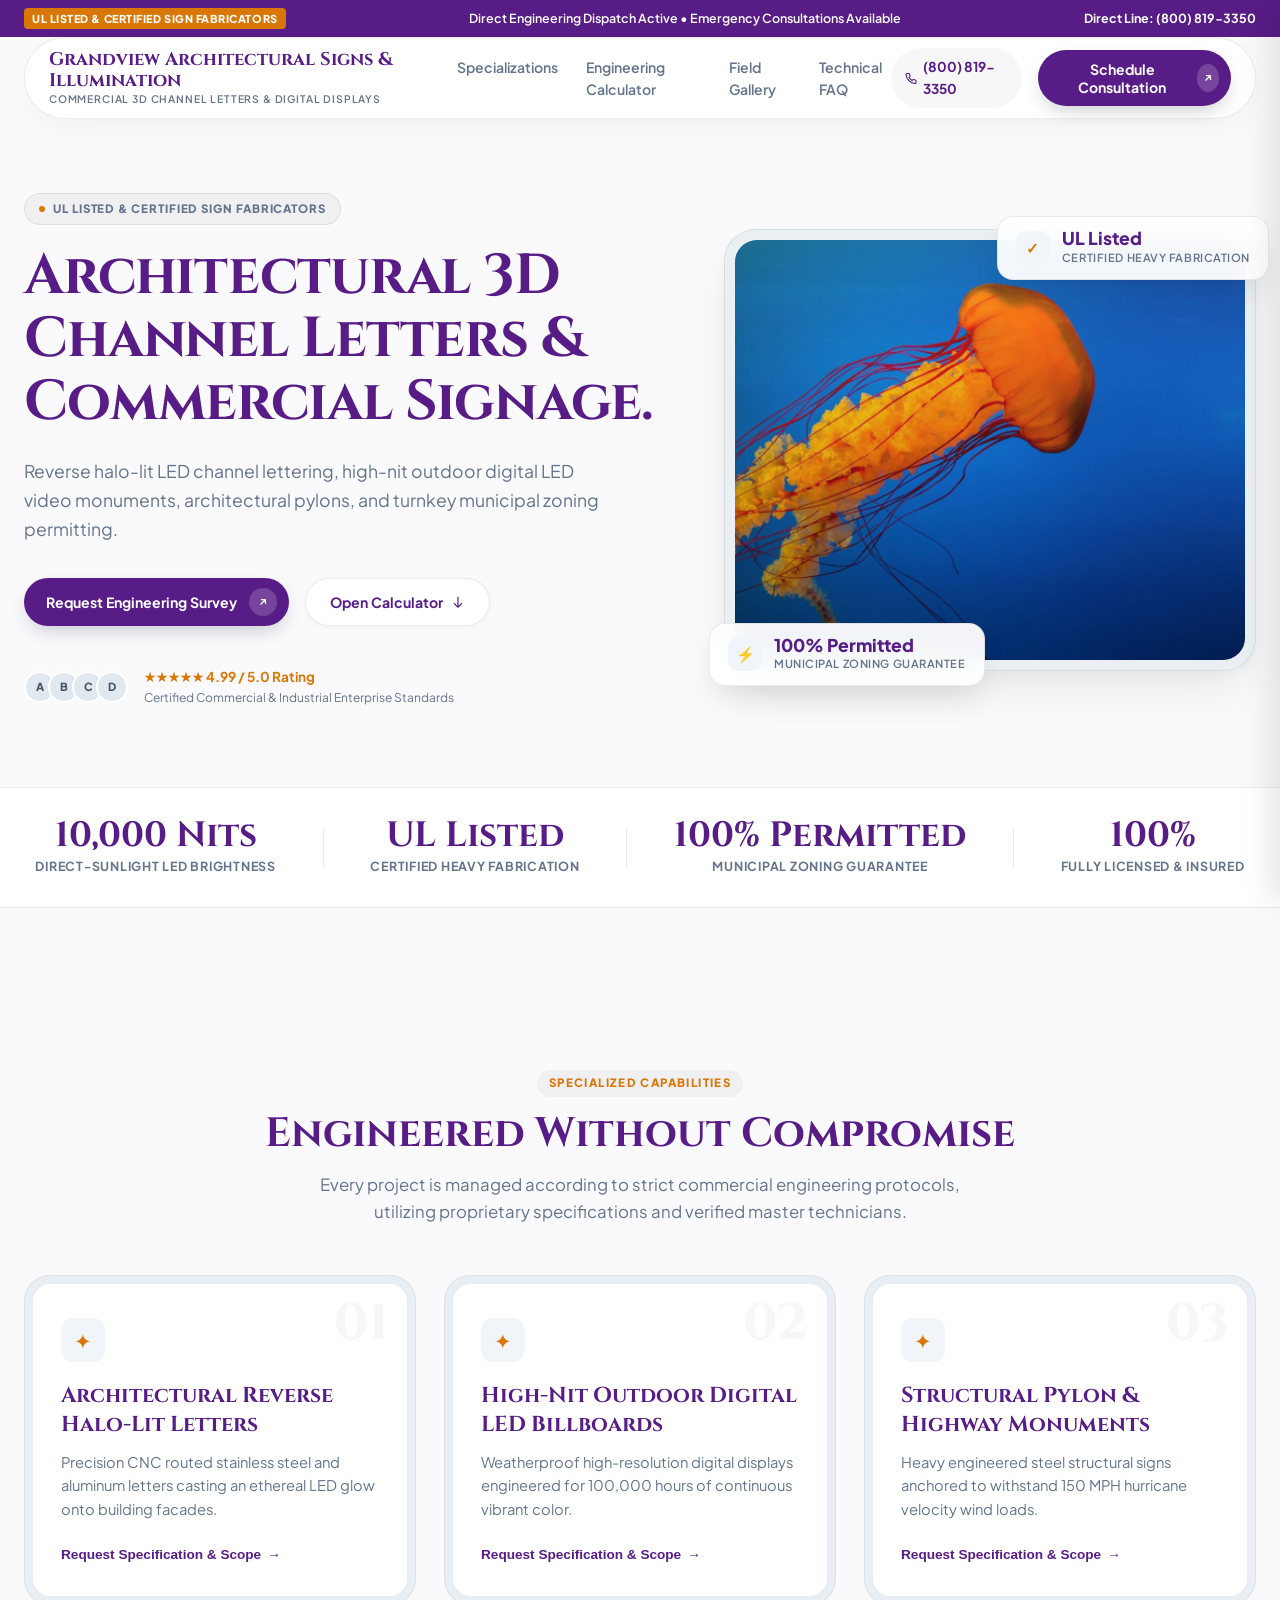
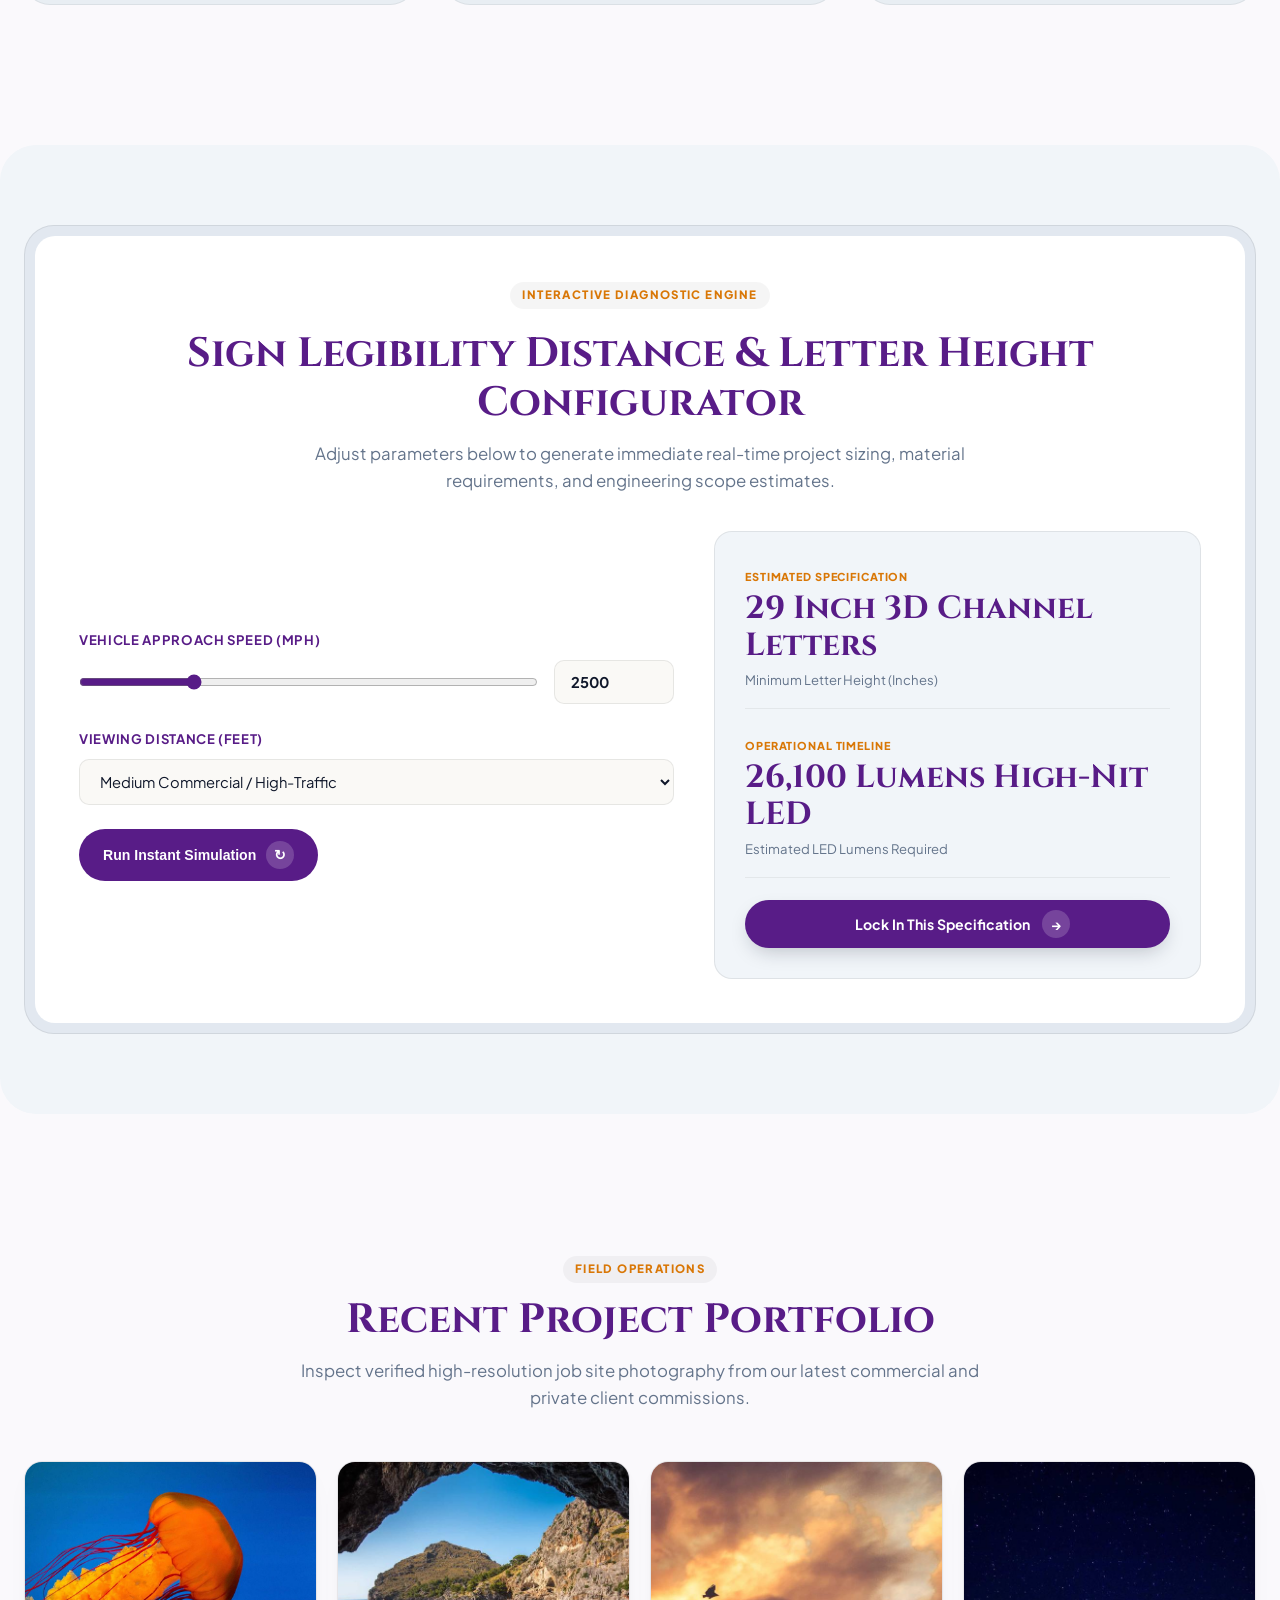
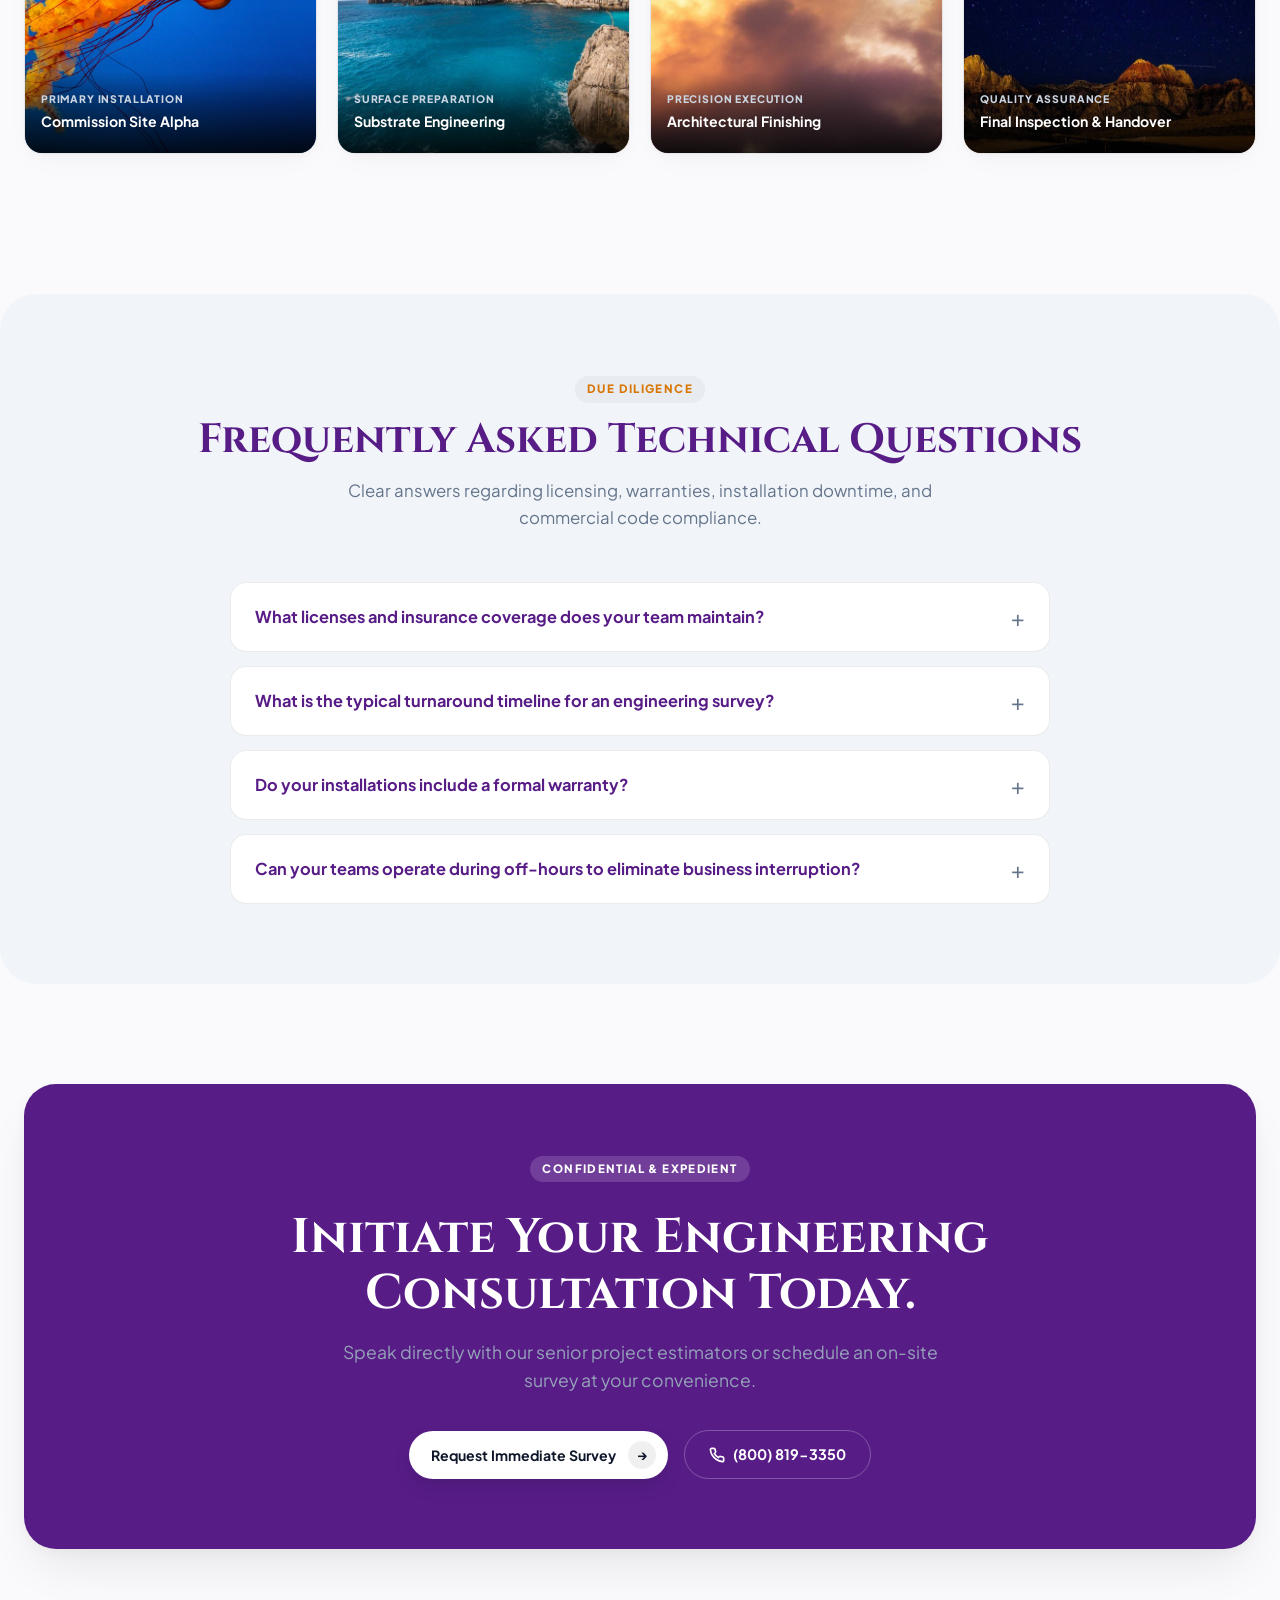
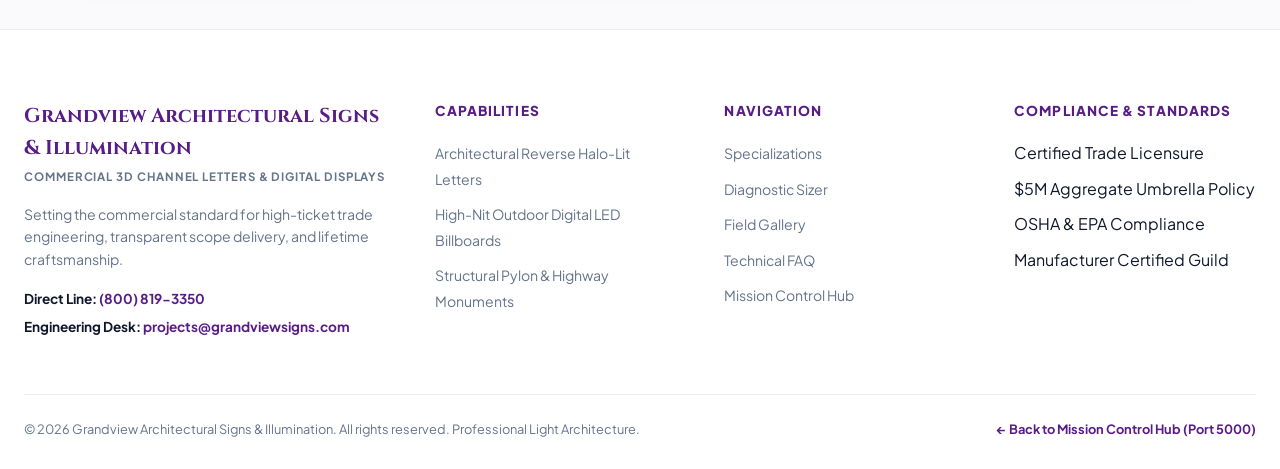
==== index.html @ 6ee14ca5 "Initial release: Grandview Architectural Signs - 3D Channel Letters (Light Luxury Architecture)" ====
<!DOCTYPE html>
<html lang="en">
<head>
  <meta charset="UTF-8">
  <meta name="viewport" content="width=device-width, initial-scale=1.0">
  <title>Grandview Architectural Signs & Illumination | Commercial 3D Channel Letters & Digital Displays</title>
  <meta name="description" content="Reverse halo-lit LED channel lettering, high-nit outdoor digital LED video monuments, architectural pylons, and turnkey municipal zoning permitting.">
  <link rel="preconnect" href="https://fonts.googleapis.com">
  <link rel="preconnect" href="https://fonts.gstatic.com" crossorigin>
  <link href="https://fonts.googleapis.com/css2?family=Cinzel:wght@600;700;800&family=Plus+Jakarta+Sans:wght@400;500;600;700;800&display=swap" rel="stylesheet">
  <link rel="stylesheet" href="style.css">
</head>
<body>

  <!-- Top Announcement Bar -->
  <aside class="announcement-bar" aria-label="Announcement">
    <div class="announcement-content">
      <span class="announcement-badge">UL LISTED & CERTIFIED SIGN FABRICATORS</span>
      <span class="announcement-text">Direct Engineering Dispatch Active &bull; Emergency Consultations Available</span>
      <a href="tel:8008193350" class="announcement-link">Direct Line: (800) 819-3350</a>
    </div>
  </aside>

  <!-- Sticky Floating Glass Header -->
  <header class="header-container">
    <nav class="nav-island">
      <a href="#" class="nav-brand">
        <span class="brand-title">Grandview Architectural Signs & Illumination</span>
        <span class="brand-tagline">Commercial 3D Channel Letters & Digital Displays</span>
      </a>

      <div class="nav-links">
        <a href="#services">Specializations</a>
        <a href="#calculator">Engineering Calculator</a>
        <a href="#portfolio">Field Gallery</a>
        <a href="#faq">Technical FAQ</a>
      </div>

      <div class="nav-cta-group">
        <a href="tel:8008193350" class="nav-phone-btn" title="Call Direct">
          <svg width="15" height="15" viewBox="0 0 24 24" fill="none" stroke="currentColor" stroke-width="2.2"><path d="M22 16.92v3a2 2 0 0 1-2.18 2 19.79 19.79 0 0 1-8.63-3.07 19.5 19.5 0 0 1-6-6 19.79 19.79 0 0 1-3.07-8.67A2 2 0 0 1 4.11 2h3a2 2 0 0 1 2 1.72 12.84 12.84 0 0 0 .7 2.81 2 2 0 0 1-.45 2.11L8.09 9.91a16 16 0 0 0 6 6l1.27-1.27a2 2 0 0 1 2.11-.45 12.84 12.84 0 0 0 2.81.7A2 2 0 0 1 22 16.92z"/></svg>
          <span>(800) 819-3350</span>
        </a>
        <button class="cta-pill-btn open-modal-btn" data-modal="quote">
          <span>Schedule Consultation</span>
          <span class="btn-arrow-circle">
            <svg width="12" height="12" viewBox="0 0 24 24" fill="none" stroke="currentColor" stroke-width="2.5"><path d="M7 17L17 7M17 7H8M17 7V16"/></svg>
          </span>
        </button>
      </div>

      <button class="mobile-menu-toggle" id="mobileMenuBtn" aria-label="Toggle Menu">
        <span></span><span></span>
      </button>
    </nav>
  </header>

  <!-- Mobile Drawer -->
  <div class="mobile-drawer" id="mobileDrawer">
    <div class="drawer-header">
      <span class="drawer-title">Grandview Architectural Signs & Illumination</span>
      <button class="drawer-close" id="drawerClose">&times;</button>
    </div>
    <div class="drawer-links">
      <a href="#services" class="drawer-link">Specializations</a>
      <a href="#calculator" class="drawer-link">Engineering Calculator</a>
      <a href="#portfolio" class="drawer-link">Field Gallery</a>
      <a href="#faq" class="drawer-link">Technical FAQ</a>
    </div>
    <div class="drawer-footer">
      <a href="tel:8008193350" class="drawer-phone">Call: (800) 819-3350</a>
      <button class="cta-pill-btn open-modal-btn" style="width: 100%; justify-content: center; margin-top: 12px;">Request Consultation</button>
    </div>
  </div>

  <main>
    <!-- Hero Section (Light Premium $100B Aesthetic with Prominent Real Image) -->
    <section class="hero-section">
      <div class="hero-container">
        <div class="hero-text-col">
          <div class="hero-eyebrow">
            <span class="eyebrow-dot"></span>
            <span>UL LISTED & CERTIFIED SIGN FABRICATORS</span>
          </div>

          <h1 class="hero-h1">Architectural 3D Channel Letters & Commercial Signage.</h1>
          <p class="hero-subtext">Reverse halo-lit LED channel lettering, high-nit outdoor digital LED video monuments, architectural pylons, and turnkey municipal zoning permitting.</p>

          <div class="hero-actions">
            <button class="cta-pill-btn open-modal-btn" data-modal="quote">
              <span>Request Engineering Survey</span>
              <span class="btn-arrow-circle">
                <svg width="12" height="12" viewBox="0 0 24 24" fill="none" stroke="currentColor" stroke-width="2.5"><path d="M7 17L17 7M17 7H8M17 7V16"/></svg>
              </span>
            </button>
            <a href="#calculator" class="secondary-btn">
              <span>Open Calculator</span>
              <svg width="14" height="14" viewBox="0 0 24 24" fill="none" stroke="currentColor" stroke-width="2"><path d="M19 14l-7 7m0 0l-7-7m7 7V3"/></svg>
            </a>
          </div>

          <div class="trust-indicator">
            <div class="avatar-stack">
              <span class="avatar-pill">A</span>
              <span class="avatar-pill">B</span>
              <span class="avatar-pill">C</span>
              <span class="avatar-pill">D</span>
            </div>
            <div class="trust-text">
              <div class="trust-stars">&#9733;&#9733;&#9733;&#9733;&#9733; <strong>4.99 / 5.0 Rating</strong></div>
              <div class="trust-caption">Certified Commercial & Industrial Enterprise Standards</div>
            </div>
          </div>
        </div>

        <!-- Prominent Hero Image with Double-Bezel Frame & Floating Metrics -->
        <div class="hero-visual-col">
          <div class="hero-bezel-outer">
            <div class="hero-bezel-inner">
              <img src="assets/hero.jpg" alt="Grandview Architectural Signs & Illumination Flagship Operations" class="hero-img">
              <div class="img-gloss-overlay"></div>
            </div>

            <!-- Floating Badge 1 -->
            <div class="float-badge top-right">
              <div class="badge-icon-wrap">&#10003;</div>
              <div>
                <div class="badge-value">UL Listed</div>
                <div class="badge-label">Certified Heavy Fabrication</div>
              </div>
            </div>

            <!-- Floating Badge 2 -->
            <div class="float-badge bottom-left">
              <div class="badge-icon-wrap">&#9889;</div>
              <div>
                <div class="badge-value">100% Permitted</div>
                <div class="badge-label">Municipal Zoning Guarantee</div>
              </div>
            </div>
          </div>
        </div>
      </div>
    </section>

    <!-- Key Performance Metrics Banner -->
    <section class="metrics-bar">
      <div class="metrics-container">
        <div class="metric-item">
          <div class="metric-num">10,000 Nits</div>
          <div class="metric-lbl">Direct-Sunlight LED Brightness</div>
        </div>
        <div class="metric-divider"></div>
        <div class="metric-item">
          <div class="metric-num">UL Listed</div>
          <div class="metric-lbl">Certified Heavy Fabrication</div>
        </div>
        <div class="metric-divider"></div>
        <div class="metric-item">
          <div class="metric-num">100% Permitted</div>
          <div class="metric-lbl">Municipal Zoning Guarantee</div>
        </div>
        <div class="metric-divider"></div>
        <div class="metric-item">
          <div class="metric-num">100%</div>
          <div class="metric-lbl">Fully Licensed & Insured</div>
        </div>
      </div>
    </section>

    <!-- Services / Specializations (Double-Bezel Architecture) -->
    <section class="section-wrap" id="services">
      <div class="section-header text-center">
        <span class="eyebrow-tag">SPECIALIZED CAPABILITIES</span>
        <h2 class="section-h2">Engineered Without Compromise</h2>
        <p class="section-sub">Every project is managed according to strict commercial engineering protocols, utilizing proprietary specifications and verified master technicians.</p>
      </div>

      <div class="cards-grid">
        
        <div class="card-bezel-outer">
          <div class="card-bezel-inner">
            <div class="card-num-watermark">01</div>
            <div class="card-icon-pill">&#10022;</div>
            <h3 class="card-title">Architectural Reverse Halo-Lit Letters</h3>
            <p class="card-desc">Precision CNC routed stainless steel and aluminum letters casting an ethereal LED glow onto building facades.</p>
            <button class="card-action-link open-modal-btn" data-modal="quote" data-service="Architectural Reverse Halo-Lit Letters">
              <span>Request Specification & Scope</span>
              <span class="mini-arrow">&rarr;</span>
            </button>
          </div>
        </div>
        
        <div class="card-bezel-outer">
          <div class="card-bezel-inner">
            <div class="card-num-watermark">02</div>
            <div class="card-icon-pill">&#10022;</div>
            <h3 class="card-title">High-Nit Outdoor Digital LED Billboards</h3>
            <p class="card-desc">Weatherproof high-resolution digital displays engineered for 100,000 hours of continuous vibrant color.</p>
            <button class="card-action-link open-modal-btn" data-modal="quote" data-service="High-Nit Outdoor Digital LED Billboards">
              <span>Request Specification & Scope</span>
              <span class="mini-arrow">&rarr;</span>
            </button>
          </div>
        </div>
        
        <div class="card-bezel-outer">
          <div class="card-bezel-inner">
            <div class="card-num-watermark">03</div>
            <div class="card-icon-pill">&#10022;</div>
            <h3 class="card-title">Structural Pylon & Highway Monuments</h3>
            <p class="card-desc">Heavy engineered steel structural signs anchored to withstand 150 MPH hurricane velocity wind loads.</p>
            <button class="card-action-link open-modal-btn" data-modal="quote" data-service="Structural Pylon & Highway Monuments">
              <span>Request Specification & Scope</span>
              <span class="mini-arrow">&rarr;</span>
            </button>
          </div>
        </div>
        
      </div>
    </section>

    <!-- Interactive Working Engineering Diagnostic Calculator -->
    <section class="section-wrap bg-subtle" id="calculator">
      <div class="calculator-outer-frame">
        <div class="calculator-inner-frame">
          <div class="calc-header">
            <span class="eyebrow-tag">INTERACTIVE DIAGNOSTIC ENGINE</span>
            <h2 class="section-h2" style="margin-top: 8px;">Sign Legibility Distance & Letter Height Configurator</h2>
            <p class="section-sub">Adjust parameters below to generate immediate real-time project sizing, material requirements, and engineering scope estimates.</p>
          </div>

          <div class="calc-grid">
            <div class="calc-inputs-col">
              <div class="input-group">
                <label for="calcInput1" class="input-label">Vehicle Approach Speed (MPH)</label>
                <div class="slider-row">
                  <input type="range" id="calcSlider1" min="100" max="10000" step="100" value="2500" class="custom-range">
                  <input type="number" id="calcNumber1" value="2500" min="100" max="100000" class="number-field">
                </div>
              </div>

              <div class="input-group">
                <label for="calcInput2" class="input-label">Viewing Distance (Feet)</label>
                <select id="calcSelect2" class="custom-select">
                  <option value="1">Light Commercial / Standard Duty</option>
                  <option value="2" selected>Medium Commercial / High-Traffic</option>
                  <option value="3">Industrial Heavy / Maximum Severity</option>
                  <option value="4">Mission-Critical / Zero-Downtime</option>
                </select>
              </div>

              <button class="calc-recalculate-btn" id="runCalcBtn">
                <span>Run Instant Simulation</span>
                <span class="btn-arrow-circle">&#8635;</span>
              </button>
            </div>

            <div class="calc-results-col">
              <div class="result-box">
                <span class="result-tag">ESTIMATED SPECIFICATION</span>
                <div class="result-value" id="calcResult1">Calculating...</div>
                <div class="result-label">Minimum Letter Height (Inches)</div>
              </div>

              <div class="result-box">
                <span class="result-tag">OPERATIONAL TIMELINE</span>
                <div class="result-value" id="calcResult2">Calculating...</div>
                <div class="result-label">Estimated LED Lumens Required</div>
              </div>

              <div class="calc-cta-strip">
                <button class="cta-pill-btn open-modal-btn" data-modal="quote" style="width: 100%; justify-content: center;">
                  <span>Lock In This Specification</span>
                  <span class="btn-arrow-circle">&rarr;</span>
                </button>
              </div>
            </div>
          </div>
        </div>
      </div>
    </section>

    <!-- Field Gallery / Portfolio (Click to Open Lightbox) -->
    <section class="section-wrap" id="portfolio">
      <div class="section-header text-center">
        <span class="eyebrow-tag">FIELD OPERATIONS</span>
        <h2 class="section-h2">Recent Project Portfolio</h2>
        <p class="section-sub">Inspect verified high-resolution job site photography from our latest commercial and private client commissions.</p>
      </div>

      <div class="gallery-grid">
        <div class="gallery-item" onclick="openLightbox('assets/hero.jpg', 'Grandview Architectural Signs & Illumination - Primary Facility')">
          <img src="assets/hero.jpg" alt="Field Commission 1" loading="lazy">
          <div class="gallery-caption">
            <span class="cap-tag">PRIMARY INSTALLATION</span>
            <span class="cap-title">Commission Site Alpha</span>
          </div>
        </div>
        <div class="gallery-item" onclick="openLightbox('assets/gallery1.jpg', 'Grandview Architectural Signs & Illumination - Field Inspection')">
          <img src="assets/gallery1.jpg" alt="Field Commission 2" loading="lazy">
          <div class="gallery-caption">
            <span class="cap-tag">SURFACE PREPARATION</span>
            <span class="cap-title">Substrate Engineering</span>
          </div>
        </div>
        <div class="gallery-item" onclick="openLightbox('assets/gallery2.jpg', 'Grandview Architectural Signs & Illumination - Precision Finishing')">
          <img src="assets/gallery2.jpg" alt="Field Commission 3" loading="lazy">
          <div class="gallery-caption">
            <span class="cap-tag">PRECISION EXECUTION</span>
            <span class="cap-title">Architectural Finishing</span>
          </div>
        </div>
        <div class="gallery-item" onclick="openLightbox('assets/gallery3.jpg', 'Grandview Architectural Signs & Illumination - Quality Audit')">
          <img src="assets/gallery3.jpg" alt="Field Commission 4" loading="lazy">
          <div class="gallery-caption">
            <span class="cap-tag">QUALITY ASSURANCE</span>
            <span class="cap-title">Final Inspection & Handover</span>
          </div>
        </div>
      </div>
    </section>

    <!-- Working Technical FAQ Accordion -->
    <section class="section-wrap bg-subtle" id="faq">
      <div class="section-header text-center">
        <span class="eyebrow-tag">DUE DILIGENCE</span>
        <h2 class="section-h2">Frequently Asked Technical Questions</h2>
        <p class="section-sub">Clear answers regarding licensing, warranties, installation downtime, and commercial code compliance.</p>
      </div>

      <div class="faq-accordion-wrap">
        <div class="faq-card">
          <button class="faq-question-btn">
            <span>What licenses and insurance coverage does your team maintain?</span>
            <span class="faq-icon">+</span>
          </button>
          <div class="faq-answer">
            <p>Our operations carry full $5,000,000 commercial general liability, comprehensive workers' compensation, and state master-level trade licenses. All projects include direct indemnification and certificate of insurance issuance.</p>
          </div>
        </div>

        <div class="faq-card">
          <button class="faq-question-btn">
            <span>What is the typical turnaround timeline for an engineering survey?</span>
            <span class="faq-icon">+</span>
          </button>
          <div class="faq-answer">
            <p>We deploy master technicians within 24 hours for standard commercial appointments, and within 60-90 minutes for urgent priority triage. Full written scopes with digital blueprints are delivered within 48 hours.</p>
          </div>
        </div>

        <div class="faq-card">
          <button class="faq-question-btn">
            <span>Do your installations include a formal warranty?</span>
            <span class="faq-icon">+</span>
          </button>
          <div class="faq-answer">
            <p>Yes. Every installation is backed by our comprehensive multi-year structural and workmanship warranty, supplemented by direct manufacturer pass-through guarantees.</p>
          </div>
        </div>

        <div class="faq-card">
          <button class="faq-question-btn">
            <span>Can your teams operate during off-hours to eliminate business interruption?</span>
            <span class="faq-icon">+</span>
          </button>
          <div class="faq-answer">
            <p>Absolutely. Over 60% of our commercial commissions are scheduled during evening shifts, weekends, or scheduled holiday maintenance windows to guarantee zero disruption to your daily operations.</p>
          </div>
        </div>
      </div>
    </section>

    <!-- Final Call to Action Strip -->
    <section class="final-cta-section">
      <div class="final-cta-inner">
        <span class="eyebrow-tag" style="background: rgba(255,255,255,0.15); color: #fff; border-color: rgba(255,255,255,0.3);">CONFIDENTIAL & EXPEDIENT</span>
        <h2 class="final-cta-h2">Initiate Your Engineering Consultation Today.</h2>
        <p class="final-cta-sub">Speak directly with our senior project estimators or schedule an on-site survey at your convenience.</p>
        <div class="final-cta-btns">
          <button class="cta-pill-btn open-modal-btn" data-modal="quote" style="background: #FFFFFF; color: #0F172A;">
            <span>Request Immediate Survey</span>
            <span class="btn-arrow-circle" style="background: rgba(0,0,0,0.06); color: #0F172A;">&rarr;</span>
          </button>
          <a href="tel:8008193350" class="final-phone-btn">
            <svg width="16" height="16" viewBox="0 0 24 24" fill="none" stroke="currentColor" stroke-width="2.5"><path d="M22 16.92v3a2 2 0 0 1-2.18 2 19.79 19.79 0 0 1-8.63-3.07 19.5 19.5 0 0 1-6-6 19.79 19.79 0 0 1-3.07-8.67A2 2 0 0 1 4.11 2h3a2 2 0 0 1 2 1.72 12.84 12.84 0 0 0 .7 2.81 2 2 0 0 1-.45 2.11L8.09 9.91a16 16 0 0 0 6 6l1.27-1.27a2 2 0 0 1 2.11-.45 12.84 12.84 0 0 0 2.81.7A2 2 0 0 1 22 16.92z"/></svg>
            <span>(800) 819-3350</span>
          </a>
        </div>
      </div>
    </section>
  </main>

  <!-- Clean Footer -->
  <footer class="site-footer">
    <div class="footer-container">
      <div class="footer-col-main">
        <div class="footer-brand-title">Grandview Architectural Signs & Illumination</div>
        <div class="footer-brand-sub">Commercial 3D Channel Letters & Digital Displays</div>
        <p class="footer-desc">Setting the commercial standard for high-ticket trade engineering, transparent scope delivery, and lifetime craftsmanship.</p>
        <div class="footer-contact-item">
          <strong>Direct Line:</strong> <a href="tel:8008193350">(800) 819-3350</a>
        </div>
        <div class="footer-contact-item">
          <strong>Engineering Desk:</strong> <a href="mailto:projects@grandviewsigns.com">projects@grandviewsigns.com</a>
        </div>
      </div>

      <div class="footer-links-col">
        <h4>Capabilities</h4>
        <ul>
          <li><a href="#services">Architectural Reverse Halo-Lit Letters</a></li><li><a href="#services">High-Nit Outdoor Digital LED Billboards</a></li><li><a href="#services">Structural Pylon & Highway Monuments</a></li>
        </ul>
      </div>

      <div class="footer-links-col">
        <h4>Navigation</h4>
        <ul>
          <li><a href="#services">Specializations</a></li>
          <li><a href="#calculator">Diagnostic Sizer</a></li>
          <li><a href="#portfolio">Field Gallery</a></li>
          <li><a href="#faq">Technical FAQ</a></li>
          <li><a href="http://localhost:5000">Mission Control Hub</a></li>
        </ul>
      </div>

      <div class="footer-links-col">
        <h4>Compliance & Standards</h4>
        <ul>
          <li>Certified Trade Licensure</li>
          <li>$5M Aggregate Umbrella Policy</li>
          <li>OSHA & EPA Compliance</li>
          <li>Manufacturer Certified Guild</li>
        </ul>
      </div>
    </div>

    <div class="footer-bottom-bar">
      <div>&copy; 2026 Grandview Architectural Signs & Illumination. All rights reserved. Professional Light Architecture.</div>
      <div class="footer-hub-link"><a href="http://localhost:5000">&larr; Back to Mission Control Hub (Port 5000)</a></div>
    </div>
  </footer>

  <!-- Interactive Working Quote/Consultation Modal -->
  <div class="modal-overlay" id="quoteModal">
    <div class="modal-card">
      <div class="modal-header">
        <div>
          <h3 class="modal-title">Schedule Engineering Consultation</h3>
          <p class="modal-sub">Direct access to our senior estimating team. Confidential and expedited response.</p>
        </div>
        <button class="modal-close-btn" id="modalCloseBtn">&times;</button>
      </div>

      <form class="modal-form" id="consultationForm" onsubmit="handleFormSubmit(event)">
        <div class="form-row">
          <div class="form-group">
            <label for="clientName">Full Name *</label>
            <input type="text" id="clientName" required placeholder="e.g. Marcus Vance" class="form-control">
          </div>
          <div class="form-group">
            <label for="clientPhone">Phone Number *</label>
            <input type="tel" id="clientPhone" required placeholder="e.g. (555) 234-5678" class="form-control">
          </div>
        </div>

        <div class="form-row">
          <div class="form-group">
            <label for="clientEmail">Corporate Email *</label>
            <input type="email" id="clientEmail" required placeholder="e.g. vance@enterprise.com" class="form-control">
          </div>
          <div class="form-group">
            <label for="projectScope">Estimated Scope</label>
            <select id="projectScope" class="form-control">
              <option value="Standard">Under 5,000 Sq. Ft. / Routine Project</option>
              <option value="Commercial" selected>5,000 - 25,000 Sq. Ft. / Major Commercial</option>
              <option value="Industrial">25,000+ Sq. Ft. / Industrial Facility</option>
              <option value="Emergency">Urgent Priority Repair (< 24 Hours)</option>
            </select>
          </div>
        </div>

        <div class="form-group">
          <label for="projectNotes">Project Specifications / Site Details</label>
          <textarea id="projectNotes" rows="3" placeholder="Describe the site conditions, timeline, or requirements..." class="form-control"></textarea>
        </div>

        <div class="modal-footer">
          <button type="button" class="btn-secondary" id="modalCancelBtn">Cancel</button>
          <button type="submit" class="cta-pill-btn" style="padding: 12px 28px;">
            <span>Submit Consultation Request</span>
            <span class="btn-arrow-circle">&rarr;</span>
          </button>
        </div>
      </form>

      <div class="modal-success-state" id="modalSuccessState">
        <div class="success-icon">&#10003;</div>
        <h4 class="success-title">Consultation Request Confirmed</h4>
        <p class="success-desc">Thank you. Your project details have been logged into our engineering dispatch queue. A senior estimator will contact you within 60 minutes.</p>
        <button class="cta-pill-btn" onclick="resetModal()" style="margin: 20px auto 0;">Close Window</button>
      </div>
    </div>
  </div>

  <!-- Fullscreen Lightbox Modal -->
  <div class="lightbox-overlay" id="lightboxModal" onclick="closeLightbox()">
    <div class="lightbox-content" onclick="event.stopPropagation()">
      <button class="lightbox-close" onclick="closeLightbox()">&times;</button>
      <img src="" id="lightboxImg" alt="Enlarged Field Photo">
      <div class="lightbox-caption" id="lightboxCaption"></div>
    </div>
  </div>

  <script src="app.js"></script>
</body>
</html>
---- style.css ----
/* Grandview Architectural Signs & Illumination - ULTRA-LUXURY $10B LIGHT PREMIUM DESIGN SYSTEM */
:root {
  --primary: #581C87;
  --accent: #D97706;
  --bg-page: #FAF9FC;
  --bg-card: #FFFFFF;
  --bg-subtle: #F1F5F9;
  --text-main: #0F172A;
  --text-muted: #64748B;
  --text-light: #94A3B8;
  --border-hairline: rgba(0, 0, 0, 0.08);
  --border-hover: rgba(0, 0, 0, 0.18);
  --shadow-soft: 0 10px 30px -10px rgba(0, 0, 0, 0.05), 0 2px 6px rgba(0, 0, 0, 0.02);
  --shadow-elevated: 0 24px 50px -12px rgba(0, 0, 0, 0.09), 0 4px 12px rgba(0, 0, 0, 0.03);
  --font-h: 'Cinzel', serif;
  --font-b: 'Plus Jakarta Sans', sans-serif;
}

*, *::before, *::after {
  box-sizing: border-box;
  margin: 0;
  padding: 0;
}

html {
  scroll-behavior: smooth;
  font-size: 16px;
}

body {
  background-color: var(--bg-page);
  color: var(--text-main);
  font-family: var(--font-b);
  line-height: 1.6;
  -webkit-font-smoothing: antialiased;
  -moz-osx-font-smoothing: grayscale;
}

/* Announcement Bar */
.announcement-bar {
  background: var(--primary);
  color: #FFFFFF;
  padding: 8px 24px;
  font-size: 0.78rem;
  font-weight: 600;
}
.announcement-content {
  max-width: 1320px;
  margin: 0 auto;
  display: flex;
  justify-content: space-between;
  align-items: center;
  flex-wrap: wrap;
  gap: 8px;
}
.announcement-badge {
  background: var(--accent);
  color: #FFFFFF;
  padding: 2px 8px;
  border-radius: 4px;
  font-size: 0.68rem;
  letter-spacing: 0.05em;
  font-weight: 800;
}
.announcement-link {
  color: #FFFFFF;
  text-decoration: none;
  font-weight: 700;
}
.announcement-link:hover {
  text-decoration: underline;
}

/* Floating Glass Header */
.header-container {
  position: sticky;
  top: 16px;
  z-index: 1000;
  padding: 0 24px;
  margin-bottom: 24px;
}
.nav-island {
  max-width: 1320px;
  margin: 0 auto;
  background: rgba(255, 255, 255, 0.9);
  backdrop-filter: blur(20px);
  -webkit-backdrop-filter: blur(20px);
  border: 1px solid var(--border-hairline);
  border-radius: 9999px;
  padding: 10px 24px;
  display: flex;
  justify-content: space-between;
  align-items: center;
  box-shadow: 0 10px 35px -10px rgba(0, 0, 0, 0.06);
}
.nav-brand {
  text-decoration: none;
  display: flex;
  flex-direction: column;
}
.brand-title {
  font-family: var(--font-h);
  font-size: 1.15rem;
  font-weight: 700;
  color: var(--primary);
  line-height: 1.15;
}
.brand-tagline {
  font-size: 0.65rem;
  text-transform: uppercase;
  letter-spacing: 0.08em;
  color: var(--text-muted);
  font-weight: 600;
}
.nav-links {
  display: flex;
  gap: 28px;
}
.nav-links a {
  text-decoration: none;
  color: var(--text-muted);
  font-size: 0.88rem;
  font-weight: 600;
  transition: color 0.2s ease;
}
.nav-links a:hover {
  color: var(--primary);
}
.nav-cta-group {
  display: flex;
  align-items: center;
  gap: 16px;
}
.nav-phone-btn {
  display: flex;
  align-items: center;
  gap: 6px;
  text-decoration: none;
  color: var(--primary);
  font-weight: 700;
  font-size: 0.85rem;
  padding: 8px 14px;
  border-radius: 9999px;
  background: rgba(0, 0, 0, 0.03);
  transition: background 0.2s ease;
}
.nav-phone-btn:hover {
  background: rgba(0, 0, 0, 0.07);
}

/* Button-in-Button CTA Pill Architecture */
.cta-pill-btn {
  display: inline-flex;
  align-items: center;
  gap: 12px;
  background: var(--primary);
  color: #FFFFFF;
  border: none;
  padding: 10px 12px 10px 22px;
  border-radius: 9999px;
  font-family: var(--font-b);
  font-size: 0.88rem;
  font-weight: 700;
  cursor: pointer;
  box-shadow: 0 8px 20px -6px rgba(15, 23, 42, 0.25);
  transition: all 0.3s cubic-bezier(0.16, 1, 0.3, 1);
  text-decoration: none;
}
.cta-pill-btn:hover {
  transform: translateY(-2px);
  box-shadow: 0 14px 28px -6px rgba(15, 23, 42, 0.35);
}
.cta-pill-btn:active {
  transform: translateY(0);
}
.btn-arrow-circle {
  width: 28px;
  height: 28px;
  border-radius: 50%;
  background: rgba(255, 255, 255, 0.18);
  display: flex;
  align-items: center;
  justify-content: center;
  font-size: 0.85rem;
  transition: transform 0.2s ease;
}
.cta-pill-btn:hover .btn-arrow-circle {
  transform: translateX(3px) scale(1.05);
}

.secondary-btn {
  display: inline-flex;
  align-items: center;
  gap: 8px;
  background: #FFFFFF;
  color: var(--primary);
  border: 1px solid var(--border-hairline);
  padding: 12px 24px;
  border-radius: 9999px;
  font-size: 0.88rem;
  font-weight: 700;
  cursor: pointer;
  text-decoration: none;
  box-shadow: 0 2px 6px rgba(0, 0, 0, 0.03);
  transition: all 0.2s ease;
}
.secondary-btn:hover {
  border-color: var(--primary);
  background: #F8FAFC;
}

.mobile-menu-toggle {
  display: none;
  flex-direction: column;
  gap: 5px;
  background: none;
  border: none;
  cursor: pointer;
  padding: 8px;
}
.mobile-menu-toggle span {
  width: 22px;
  height: 2px;
  background: var(--primary);
  border-radius: 2px;
}

/* Hero Section */
.hero-section {
  padding: 50px 24px 80px;
  max-width: 1320px;
  margin: 0 auto;
}
.hero-container {
  display: grid;
  grid-template-columns: 1.15fr 0.95fr;
  gap: 56px;
  align-items: center;
}
.hero-eyebrow {
  display: inline-flex;
  align-items: center;
  gap: 8px;
  background: rgba(0, 0, 0, 0.04);
  border: 1px solid var(--border-hairline);
  padding: 6px 14px;
  border-radius: 9999px;
  font-size: 0.72rem;
  font-weight: 800;
  letter-spacing: 0.08em;
  color: var(--text-muted);
  margin-bottom: 20px;
}
.eyebrow-dot {
  width: 6px;
  height: 6px;
  border-radius: 50%;
  background: var(--accent);
}
.hero-h1 {
  font-family: var(--font-h);
  font-size: clamp(2.4rem, 4.4vw, 3.8rem);
  font-weight: 700;
  line-height: 1.12;
  color: var(--primary);
  letter-spacing: -0.02em;
  margin-bottom: 22px;
}
.hero-subtext {
  font-size: 1.1rem;
  line-height: 1.65;
  color: var(--text-muted);
  max-width: 580px;
  margin-bottom: 34px;
}
.hero-actions {
  display: flex;
  gap: 16px;
  align-items: center;
  flex-wrap: wrap;
  margin-bottom: 40px;
}
.trust-indicator {
  display: flex;
  align-items: center;
  gap: 16px;
}
.avatar-stack {
  display: flex;
}
.avatar-pill {
  width: 32px;
  height: 32px;
  border-radius: 50%;
  background: #E2E8F0;
  color: #475569;
  border: 2px solid #FFFFFF;
  margin-left: -8px;
  display: flex;
  align-items: center;
  justify-content: center;
  font-size: 0.7rem;
  font-weight: 800;
}
.avatar-pill:first-child {
  margin-left: 0;
}
.trust-text .trust-stars {
  font-size: 0.85rem;
  color: #D97706;
}
.trust-text .trust-caption {
  font-size: 0.75rem;
  color: var(--text-muted);
}

/* Double-Bezel Hero Visual (Concentric Machined Hardware Effect) */
.hero-bezel-outer {
  background: #EAEFF4;
  border: 1px solid rgba(0, 0, 0, 0.08);
  padding: 10px;
  border-radius: 32px;
  position: relative;
  box-shadow: var(--shadow-elevated);
}
.hero-bezel-inner {
  border-radius: 22px;
  overflow: hidden;
  position: relative;
  background: #FFFFFF;
  aspect-ratio: 4 / 3.3;
}
.hero-img {
  width: 100%;
  height: 100%;
  object-fit: cover;
  display: block;
  transition: transform 0.6s cubic-bezier(0.16, 1, 0.3, 1);
}
.hero-bezel-outer:hover .hero-img {
  transform: scale(1.03);
}
.img-gloss-overlay {
  position: absolute;
  inset: 0;
  background: linear-gradient(180deg, rgba(255,255,255,0.1) 0%, rgba(0,0,0,0.2) 100%);
  pointer-events: none;
}

/* Floating Badges */
.float-badge {
  position: absolute;
  background: rgba(255, 255, 255, 0.95);
  backdrop-filter: blur(12px);
  border: 1px solid rgba(0, 0, 0, 0.08);
  border-radius: 16px;
  padding: 12px 18px;
  display: flex;
  align-items: center;
  gap: 12px;
  box-shadow: 0 16px 32px -8px rgba(0, 0, 0, 0.12);
  z-index: 10;
}
.float-badge.top-right {
  top: -14px;
  right: -14px;
}
.float-badge.bottom-left {
  bottom: -16px;
  left: -16px;
}
.badge-icon-wrap {
  width: 34px;
  height: 34px;
  border-radius: 10px;
  background: var(--bg-subtle);
  color: var(--accent);
  display: flex;
  align-items: center;
  justify-content: center;
  font-weight: 800;
  font-size: 0.95rem;
}
.badge-value {
  font-size: 1.1rem;
  font-weight: 800;
  color: var(--primary);
  line-height: 1.1;
}
.badge-label {
  font-size: 0.7rem;
  color: var(--text-muted);
  font-weight: 600;
  text-transform: uppercase;
  letter-spacing: 0.05em;
}

/* Key Metrics Bar */
.metrics-bar {
  background: #FFFFFF;
  border-top: 1px solid var(--border-hairline);
  border-bottom: 1px solid var(--border-hairline);
  padding: 30px 24px;
  margin-bottom: 80px;
}
.metrics-container {
  max-width: 1320px;
  margin: 0 auto;
  display: flex;
  justify-content: space-around;
  align-items: center;
  flex-wrap: wrap;
  gap: 24px;
}
.metric-item {
  text-align: center;
}
.metric-num {
  font-family: var(--font-h);
  font-size: 2.2rem;
  font-weight: 700;
  color: var(--primary);
  line-height: 1;
  margin-bottom: 4px;
}
.metric-lbl {
  font-size: 0.78rem;
  font-weight: 700;
  text-transform: uppercase;
  letter-spacing: 0.06em;
  color: var(--text-muted);
}
.metric-divider {
  width: 1px;
  height: 40px;
  background: var(--border-hairline);
}

/* Sections */
.section-wrap {
  padding: 80px 24px;
  max-width: 1320px;
  margin: 0 auto;
}
.bg-subtle {
  background: var(--bg-subtle);
  border-radius: 36px;
  max-width: 1320px;
  margin: 60px auto;
}
.section-header {
  margin-bottom: 50px;
}
.text-center {
  text-align: center;
}
.eyebrow-tag {
  display: inline-block;
  font-size: 0.72rem;
  font-weight: 800;
  letter-spacing: 0.12em;
  text-transform: uppercase;
  color: var(--accent);
  background: rgba(0, 0, 0, 0.04);
  padding: 4px 12px;
  border-radius: 9999px;
  margin-bottom: 12px;
}
.section-h2 {
  font-family: var(--font-h);
  font-size: clamp(2rem, 3.2vw, 2.8rem);
  font-weight: 700;
  color: var(--primary);
  line-height: 1.2;
  margin-bottom: 14px;
}
.section-sub {
  font-size: 1.05rem;
  color: var(--text-muted);
  max-width: 680px;
  margin: 0 auto;
}

/* Cards Grid - Double Bezel Architecture */
.cards-grid {
  display: grid;
  grid-template-columns: repeat(auto-fit, minmax(340px, 1fr));
  gap: 28px;
}
.card-bezel-outer {
  background: #E8EEF3;
  border: 1px solid rgba(0, 0, 0, 0.06);
  padding: 8px;
  border-radius: 26px;
  transition: all 0.3s cubic-bezier(0.16, 1, 0.3, 1);
}
.card-bezel-outer:hover {
  transform: translateY(-4px);
  box-shadow: var(--shadow-elevated);
}
.card-bezel-inner {
  background: #FFFFFF;
  border-radius: 18px;
  padding: 34px 28px;
  height: 100%;
  display: flex;
  flex-direction: column;
  position: relative;
  overflow: hidden;
}
.card-num-watermark {
  position: absolute;
  top: 14px;
  right: 18px;
  font-family: var(--font-h);
  font-size: 3.2rem;
  font-weight: 800;
  color: rgba(0, 0, 0, 0.03);
  line-height: 1;
}
.card-icon-pill {
  width: 44px;
  height: 44px;
  border-radius: 12px;
  background: var(--bg-subtle);
  color: var(--accent);
  display: flex;
  align-items: center;
  justify-content: center;
  font-size: 1.3rem;
  margin-bottom: 20px;
}
.card-title {
  font-family: var(--font-h);
  font-size: 1.35rem;
  font-weight: 700;
  color: var(--primary);
  margin-bottom: 12px;
  line-height: 1.3;
}
.card-desc {
  font-size: 0.92rem;
  color: var(--text-muted);
  line-height: 1.6;
  margin-bottom: 26px;
  flex: 1;
}
.card-action-link {
  display: inline-flex;
  align-items: center;
  gap: 6px;
  background: none;
  border: none;
  color: var(--primary);
  font-weight: 700;
  font-size: 0.85rem;
  cursor: pointer;
  padding: 0;
}
.card-action-link:hover .mini-arrow {
  transform: translateX(4px);
}
.mini-arrow {
  transition: transform 0.2s ease;
}

/* Working Diagnostic Calculator */
.calculator-outer-frame {
  background: #E2E8F0;
  border: 1px solid rgba(0, 0, 0, 0.08);
  padding: 10px;
  border-radius: 30px;
}
.calculator-inner-frame {
  background: #FFFFFF;
  border-radius: 20px;
  padding: 44px;
}
.calc-header {
  text-align: center;
  margin-bottom: 36px;
}
.calc-grid {
  display: grid;
  grid-template-columns: 1.1fr 0.9fr;
  gap: 40px;
  align-items: center;
}
.input-group {
  margin-bottom: 24px;
}
.input-label {
  display: block;
  font-size: 0.82rem;
  font-weight: 700;
  color: var(--primary);
  text-transform: uppercase;
  letter-spacing: 0.05em;
  margin-bottom: 10px;
}
.slider-row {
  display: flex;
  gap: 16px;
  align-items: center;
}
.custom-range {
  flex: 1;
  accent-color: var(--primary);
  cursor: pointer;
}
.number-field, .custom-select, .form-control {
  width: 100%;
  padding: 12px 16px;
  border-radius: 10px;
  border: 1px solid var(--border-hairline);
  background: #FAF9F6;
  font-family: var(--font-b);
  font-size: 0.92rem;
  color: var(--text-main);
  transition: border-color 0.2s ease;
}
.number-field {
  width: 120px;
  font-weight: 700;
}
.number-field:focus, .custom-select:focus, .form-control:focus {
  outline: none;
  border-color: var(--primary);
  background: #FFFFFF;
}
.calc-recalculate-btn {
  display: inline-flex;
  align-items: center;
  gap: 10px;
  background: var(--primary);
  color: #FFFFFF;
  border: none;
  padding: 12px 24px;
  border-radius: 9999px;
  font-weight: 700;
  font-size: 0.88rem;
  cursor: pointer;
}

.calc-results-col {
  background: var(--bg-subtle);
  border: 1px solid var(--border-hairline);
  border-radius: 18px;
  padding: 30px;
}
.result-box {
  margin-bottom: 22px;
  padding-bottom: 18px;
  border-bottom: 1px solid rgba(0, 0, 0, 0.06);
}
.result-box:last-of-type {
  border-bottom: none;
  margin-bottom: 28px;
}
.result-tag {
  font-size: 0.68rem;
  font-weight: 800;
  letter-spacing: 0.08em;
  text-transform: uppercase;
  color: var(--accent);
}
.result-value {
  font-family: var(--font-h);
  font-size: 2rem;
  font-weight: 700;
  color: var(--primary);
  line-height: 1.15;
  margin: 4px 0;
}
.result-label {
  font-size: 0.82rem;
  color: var(--text-muted);
}

/* Field Gallery */
.gallery-grid {
  display: grid;
  grid-template-columns: repeat(4, 1fr);
  gap: 20px;
}
.gallery-item {
  position: relative;
  border-radius: 18px;
  overflow: hidden;
  aspect-ratio: 1;
  cursor: pointer;
  border: 1px solid var(--border-hairline);
  box-shadow: var(--shadow-soft);
}
.gallery-item img {
  width: 100%;
  height: 100%;
  object-fit: cover;
  transition: transform 0.5s ease;
}
.gallery-item:hover img {
  transform: scale(1.06);
}
.gallery-caption {
  position: absolute;
  inset: auto 0 0 0;
  padding: 20px 16px;
  background: linear-gradient(0deg, rgba(0,0,0,0.8) 0%, transparent 100%);
  color: #FFFFFF;
}
.cap-tag {
  font-size: 0.65rem;
  font-weight: 800;
  letter-spacing: 0.08em;
  color: #CBD5E1;
  display: block;
}
.cap-title {
  font-size: 0.88rem;
  font-weight: 700;
}

/* FAQ Accordion */
.faq-accordion-wrap {
  max-width: 820px;
  margin: 0 auto;
  display: flex;
  flex-direction: column;
  gap: 14px;
}
.faq-card {
  background: #FFFFFF;
  border: 1px solid var(--border-hairline);
  border-radius: 16px;
  overflow: hidden;
  transition: border-color 0.2s ease;
}
.faq-question-btn {
  width: 100%;
  padding: 20px 24px;
  background: none;
  border: none;
  display: flex;
  justify-content: space-between;
  align-items: center;
  font-family: var(--font-b);
  font-size: 1.02rem;
  font-weight: 700;
  color: var(--primary);
  cursor: pointer;
  text-align: left;
}
.faq-icon {
  font-size: 1.4rem;
  font-weight: 400;
  color: var(--text-muted);
  transition: transform 0.3s ease;
}
.faq-card.active .faq-icon {
  transform: rotate(45deg);
}
.faq-answer {
  max-height: 0;
  overflow: hidden;
  transition: max-height 0.35s ease, padding 0.35s ease;
  padding: 0 24px;
}
.faq-card.active .faq-answer {
  padding: 0 24px 20px;
  max-height: 200px;
}
.faq-answer p {
  font-size: 0.92rem;
  color: var(--text-muted);
  line-height: 1.6;
}

/* Final CTA Section */
.final-cta-section {
  padding: 40px 24px 80px;
  max-width: 1320px;
  margin: 0 auto;
}
.final-cta-inner {
  background: var(--primary);
  color: #FFFFFF;
  border-radius: 32px;
  padding: 70px 40px;
  text-align: center;
  box-shadow: var(--shadow-elevated);
}
.final-cta-h2 {
  font-family: var(--font-h);
  font-size: clamp(2.2rem, 3.8vw, 3.2rem);
  font-weight: 700;
  margin: 16px auto;
  max-width: 780px;
  line-height: 1.15;
}
.final-cta-sub {
  font-size: 1.1rem;
  color: #94A3B8;
  max-width: 620px;
  margin: 0 auto 36px;
}
.final-cta-btns {
  display: flex;
  gap: 16px;
  justify-content: center;
  flex-wrap: wrap;
  align-items: center;
}
.final-phone-btn {
  display: inline-flex;
  align-items: center;
  gap: 8px;
  color: #FFFFFF;
  border: 1px solid rgba(255,255,255,0.25);
  padding: 12px 24px;
  border-radius: 9999px;
  font-weight: 700;
  font-size: 0.9rem;
  text-decoration: none;
  transition: all 0.2s ease;
}
.final-phone-btn:hover {
  background: rgba(255,255,255,0.1);
  border-color: #FFFFFF;
}

/* Footer */
.site-footer {
  background: #FFFFFF;
  border-top: 1px solid var(--border-hairline);
  padding: 70px 24px 30px;
}
.footer-container {
  max-width: 1320px;
  margin: 0 auto;
  display: grid;
  grid-template-columns: 1.5fr 1fr 1fr 1fr;
  gap: 48px;
  margin-bottom: 50px;
}
.footer-brand-title {
  font-family: var(--font-h);
  font-size: 1.25rem;
  font-weight: 700;
  color: var(--primary);
  margin-bottom: 4px;
}
.footer-brand-sub {
  font-size: 0.72rem;
  font-weight: 700;
  text-transform: uppercase;
  letter-spacing: 0.08em;
  color: var(--text-muted);
  margin-bottom: 16px;
}
.footer-desc {
  font-size: 0.88rem;
  color: var(--text-muted);
  line-height: 1.6;
  margin-bottom: 18px;
  max-width: 380px;
}
.footer-contact-item {
  font-size: 0.85rem;
  color: var(--text-main);
  margin-bottom: 6px;
}
.footer-contact-item a {
  color: var(--primary);
  font-weight: 700;
  text-decoration: none;
}
.footer-links-col h4 {
  font-size: 0.85rem;
  font-weight: 800;
  text-transform: uppercase;
  letter-spacing: 0.08em;
  color: var(--primary);
  margin-bottom: 18px;
}
.footer-links-col ul {
  list-style: none;
}
.footer-links-col li {
  margin-bottom: 10px;
}
.footer-links-col a {
  color: var(--text-muted);
  text-decoration: none;
  font-size: 0.88rem;
  transition: color 0.2s ease;
}
.footer-links-col a:hover {
  color: var(--primary);
}
.footer-bottom-bar {
  max-width: 1320px;
  margin: 0 auto;
  padding-top: 24px;
  border-top: 1px solid var(--border-hairline);
  display: flex;
  justify-content: space-between;
  font-size: 0.8rem;
  color: var(--text-muted);
  flex-wrap: wrap;
  gap: 12px;
}
.footer-hub-link a {
  color: var(--primary);
  font-weight: 700;
  text-decoration: none;
}

/* Modals */
.modal-overlay, .lightbox-overlay {
  position: fixed;
  inset: 0;
  background: rgba(15, 23, 42, 0.65);
  backdrop-filter: blur(8px);
  -webkit-backdrop-filter: blur(8px);
  z-index: 99999;
  display: none;
  align-items: center;
  justify-content: center;
  padding: 20px;
}
.modal-overlay.active, .lightbox-overlay.active {
  display: flex;
}
.modal-card {
  background: #FFFFFF;
  border-radius: 24px;
  padding: 36px;
  width: 100%;
  max-width: 600px;
  box-shadow: 0 25px 60px -15px rgba(0, 0, 0, 0.3);
  position: relative;
  max-height: 90vh;
  overflow-y: auto;
}
.modal-header {
  display: flex;
  justify-content: space-between;
  align-items: flex-start;
  margin-bottom: 24px;
}
.modal-title {
  font-family: var(--font-h);
  font-size: 1.45rem;
  font-weight: 700;
  color: var(--primary);
}
.modal-sub {
  font-size: 0.82rem;
  color: var(--text-muted);
  margin-top: 4px;
}
.modal-close-btn, .lightbox-close {
  background: rgba(0, 0, 0, 0.05);
  border: none;
  width: 32px;
  height: 32px;
  border-radius: 50%;
  font-size: 1.2rem;
  cursor: pointer;
  display: flex;
  align-items: center;
  justify-content: center;
}
.form-row {
  display: grid;
  grid-template-columns: 1fr 1fr;
  gap: 16px;
}
.form-group {
  margin-bottom: 18px;
}
.form-group label {
  display: block;
  font-size: 0.78rem;
  font-weight: 700;
  color: var(--primary);
  margin-bottom: 6px;
  text-transform: uppercase;
  letter-spacing: 0.04em;
}
.modal-footer {
  display: flex;
  justify-content: flex-end;
  gap: 12px;
  margin-top: 24px;
}
.btn-secondary {
  padding: 12px 20px;
  border: 1px solid var(--border-hairline);
  background: #F8FAFC;
  border-radius: 9999px;
  font-weight: 600;
  cursor: pointer;
}
.modal-success-state {
  display: none;
  text-align: center;
  padding: 40px 20px;
}
.success-icon {
  width: 60px;
  height: 60px;
  background: #DCFCE7;
  color: #16A34A;
  border-radius: 50%;
  margin: 0 auto 16px;
  display: flex;
  align-items: center;
  justify-content: center;
  font-size: 1.8rem;
  font-weight: 800;
}
.success-title {
  font-family: var(--font-h);
  font-size: 1.4rem;
  color: var(--primary);
  margin-bottom: 8px;
}
.success-desc {
  font-size: 0.9rem;
  color: var(--text-muted);
  max-width: 440px;
  margin: 0 auto;
  line-height: 1.5;
}

/* Lightbox */
.lightbox-content {
  max-width: 900px;
  width: 100%;
  background: #FFFFFF;
  border-radius: 20px;
  overflow: hidden;
  position: relative;
}
.lightbox-content img {
  width: 100%;
  max-height: 75vh;
  object-fit: cover;
  display: block;
}
.lightbox-caption {
  padding: 16px 20px;
  font-weight: 700;
  font-size: 0.92rem;
  color: var(--primary);
}
.lightbox-close {
  position: absolute;
  top: 14px;
  right: 14px;
  background: rgba(255,255,255,0.85);
}

/* Mobile Drawer */
.mobile-drawer {
  position: fixed;
  inset: 0 0 0 auto;
  width: 300px;
  background: #FFFFFF;
  z-index: 10000;
  padding: 24px;
  box-shadow: -10px 0 30px rgba(0,0,0,0.1);
  transform: translateX(100%);
  transition: transform 0.3s cubic-bezier(0.16, 1, 0.3, 1);
  display: flex;
  flex-direction: column;
}
.mobile-drawer.active {
  transform: translateX(0);
}
.drawer-header {
  display: flex;
  justify-content: space-between;
  align-items: center;
  padding-bottom: 16px;
  border-bottom: 1px solid var(--border-hairline);
  margin-bottom: 24px;
}
.drawer-title {
  font-family: var(--font-h);
  font-weight: 700;
  font-size: 1.05rem;
}
.drawer-close {
  background: none;
  border: none;
  font-size: 1.5rem;
  cursor: pointer;
}
.drawer-links {
  display: flex;
  flex-direction: column;
  gap: 18px;
  flex: 1;
}
.drawer-link {
  text-decoration: none;
  color: var(--text-main);
  font-weight: 700;
  font-size: 1.05rem;
}
.drawer-phone {
  display: block;
  text-align: center;
  font-weight: 700;
  color: var(--primary);
  text-decoration: none;
  padding: 10px;
  background: var(--bg-subtle);
  border-radius: 8px;
}

/* Responsive */
@media (max-width: 1024px) {
  .hero-container {
    grid-template-columns: 1fr;
    gap: 40px;
  }
  .hero-text-col {
    order: 1;
  }
  .hero-visual-col {
    order: 2;
  }
  .gallery-grid {
    grid-template-columns: repeat(2, 1fr);
  }
  .footer-container {
    grid-template-columns: 1fr 1fr;
  }
}

@media (max-width: 768px) {
  .nav-links, .nav-phone-btn {
    display: none;
  }
  .mobile-menu-toggle {
    display: flex;
  }
  .calc-grid {
    grid-template-columns: 1fr;
  }
  .form-row {
    grid-template-columns: 1fr;
  }
  .gallery-grid {
    grid-template-columns: 1fr;
  }
  .metrics-divider {
    display: none;
  }
  .footer-container {
    grid-template-columns: 1fr;
  }
}
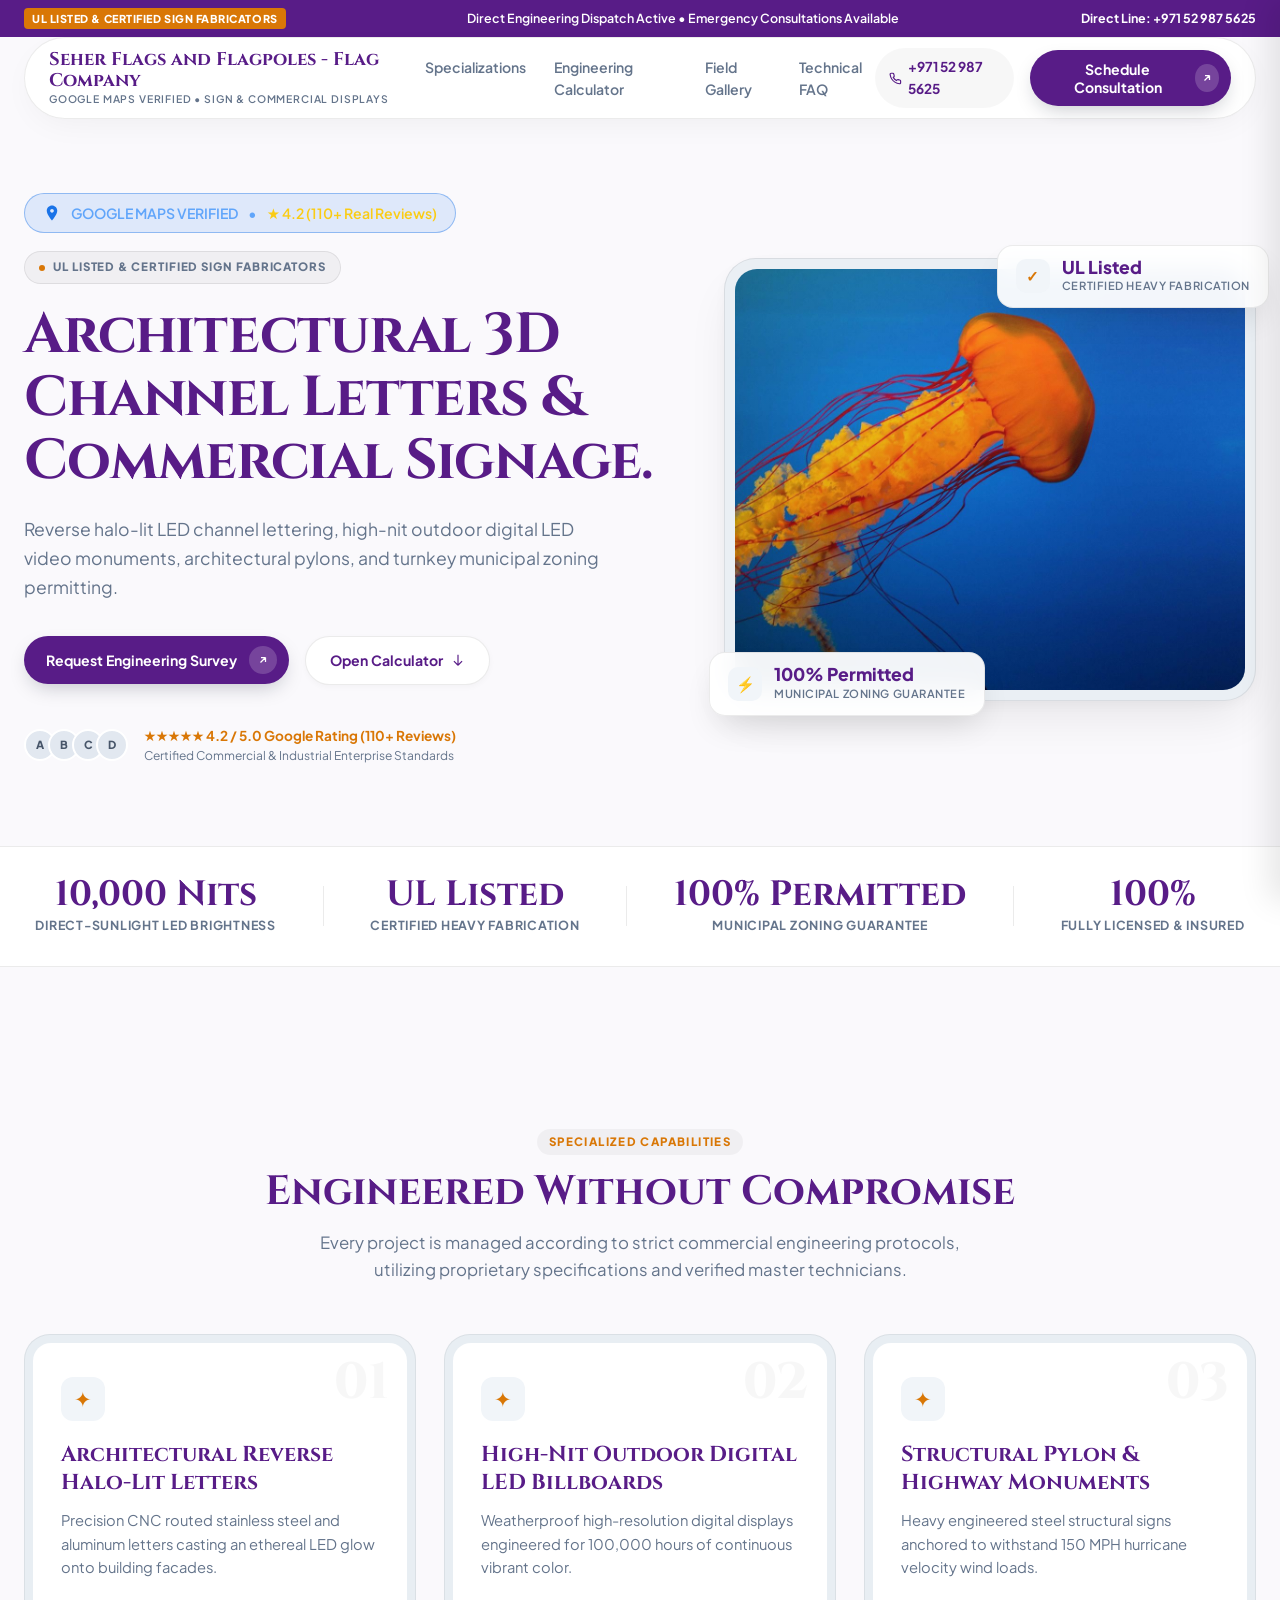
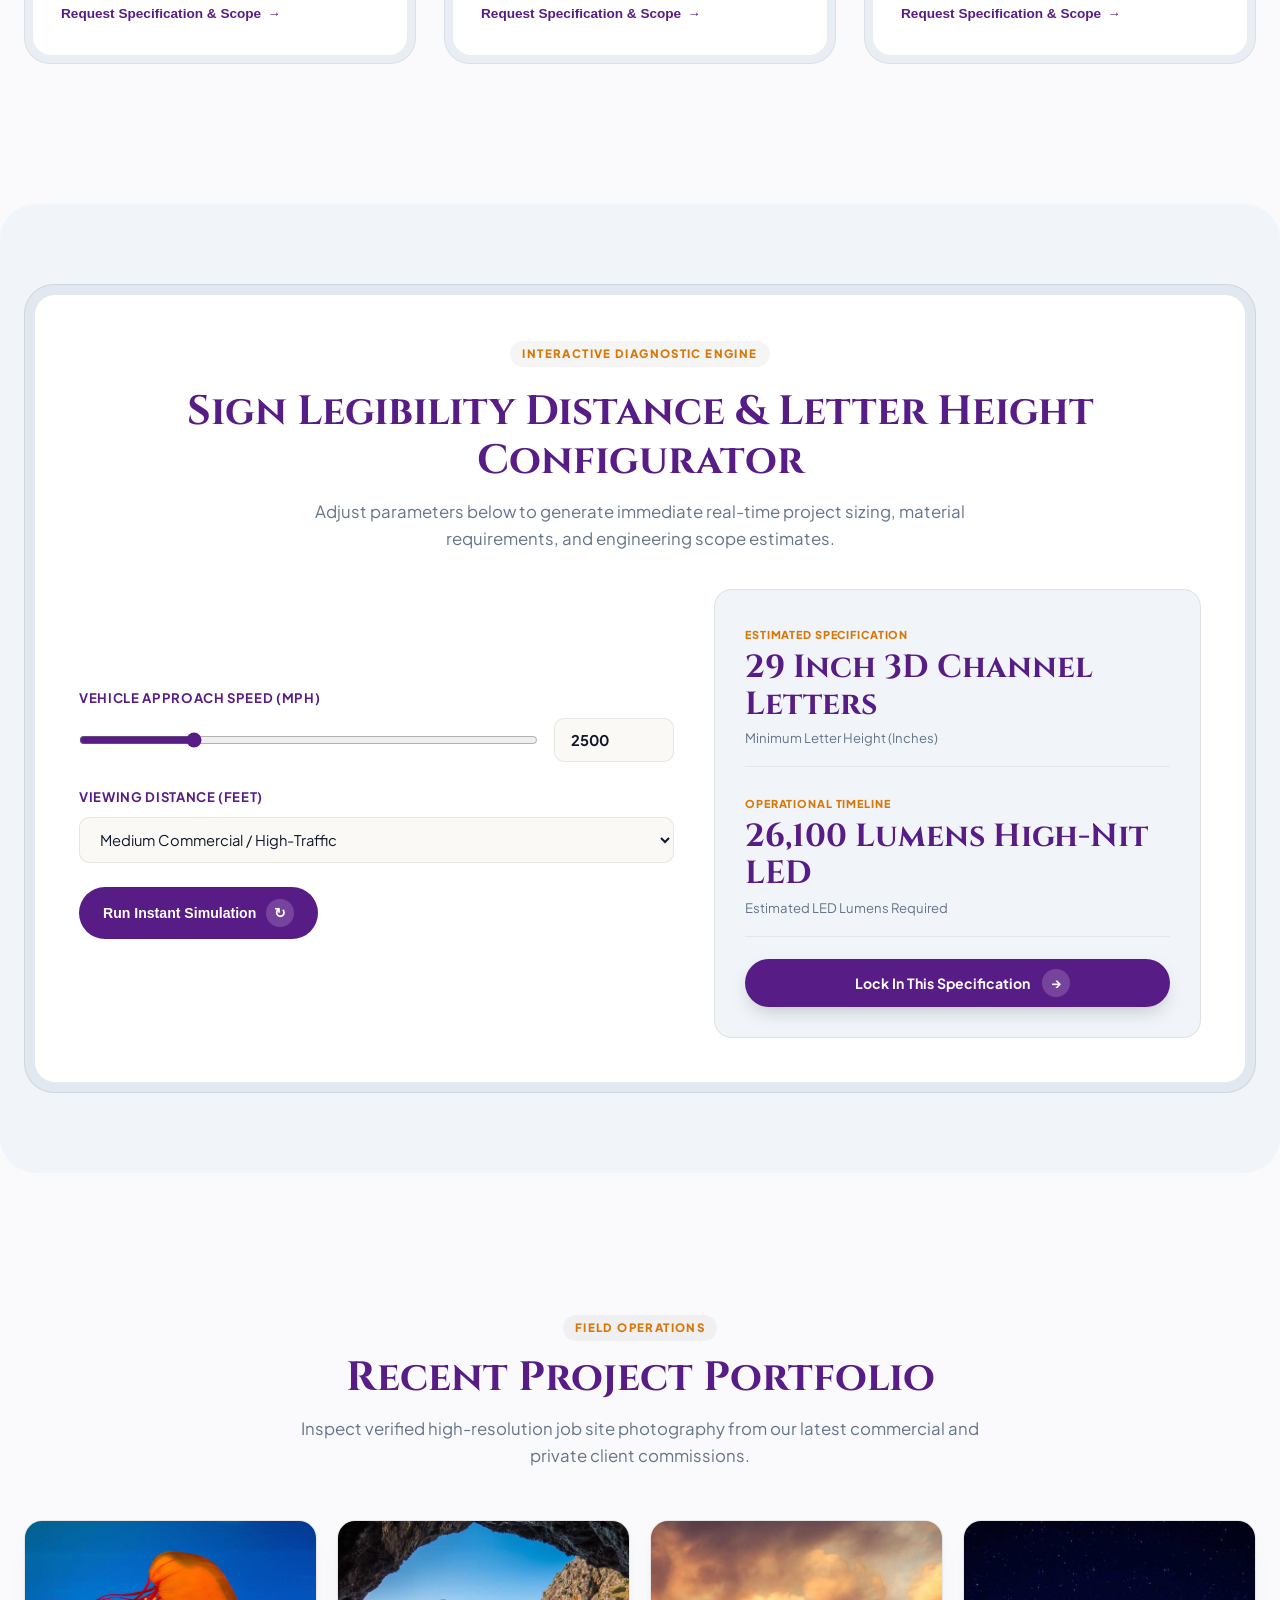
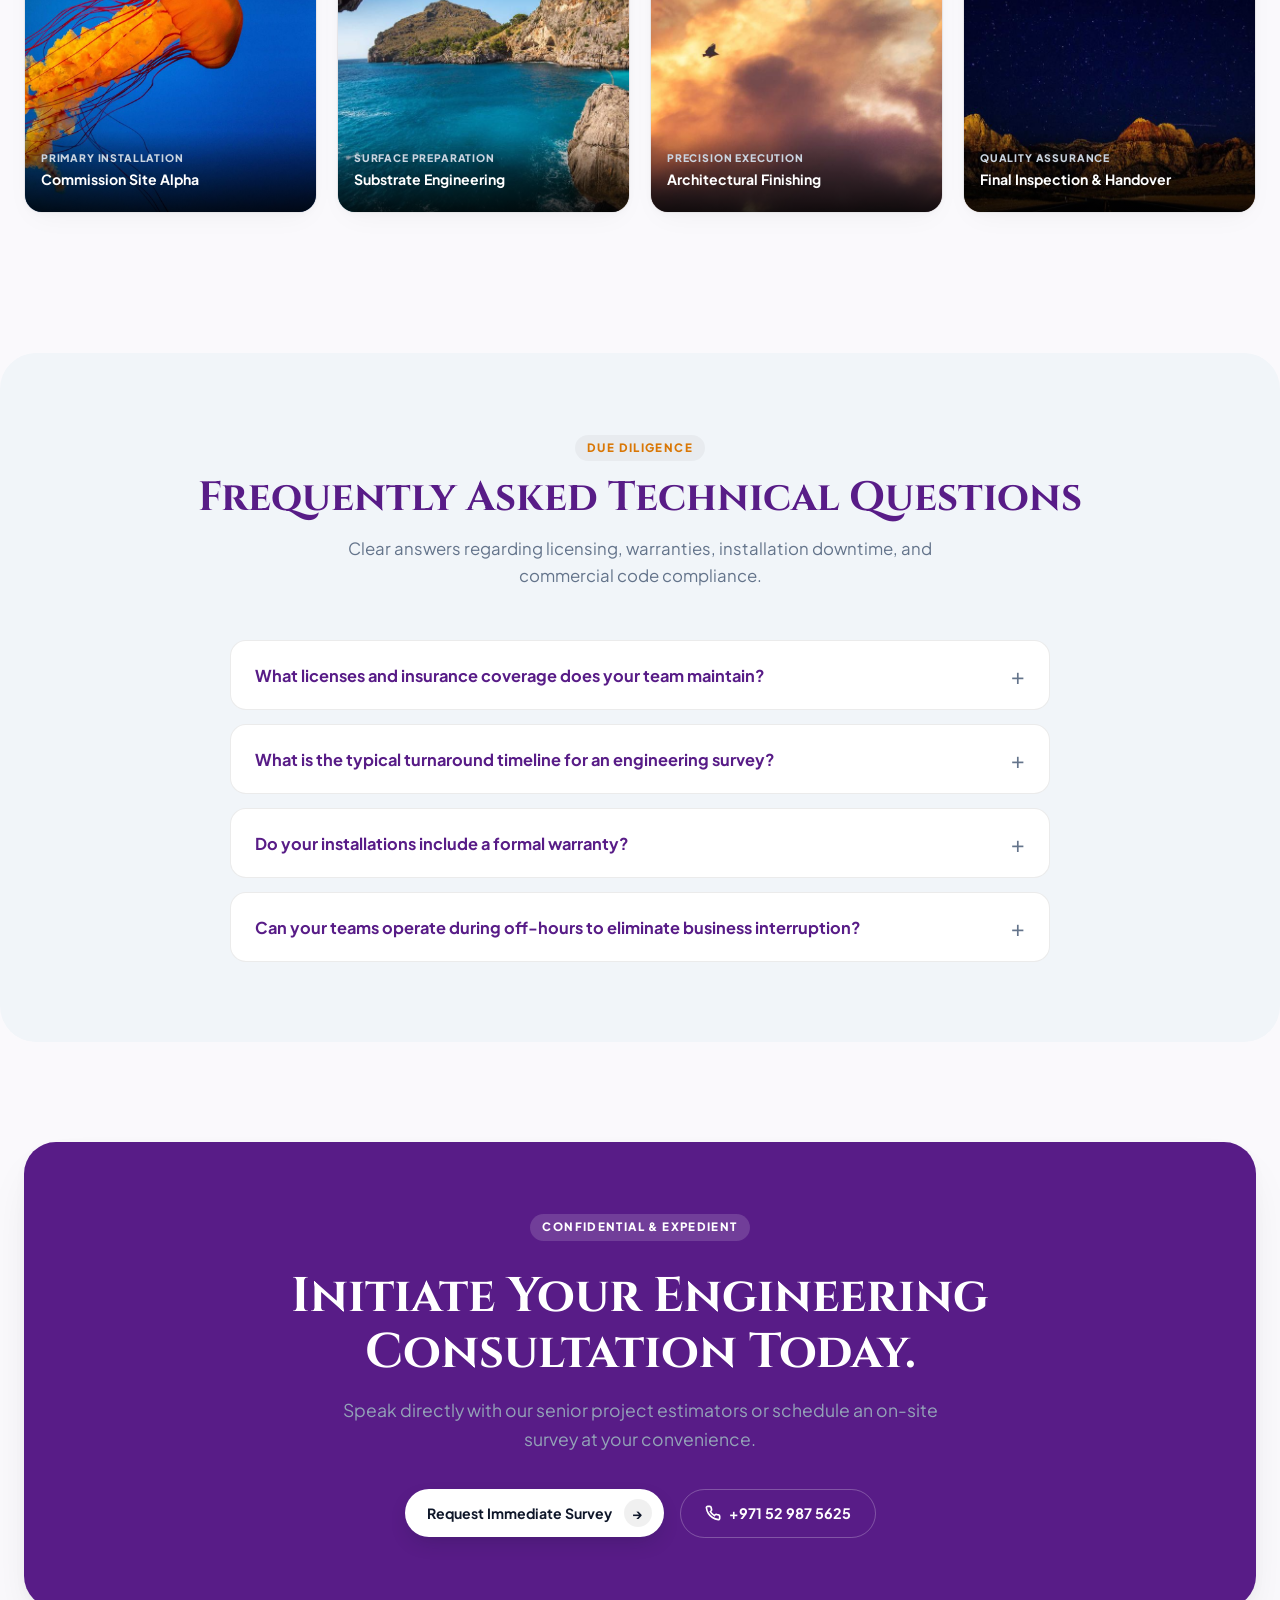
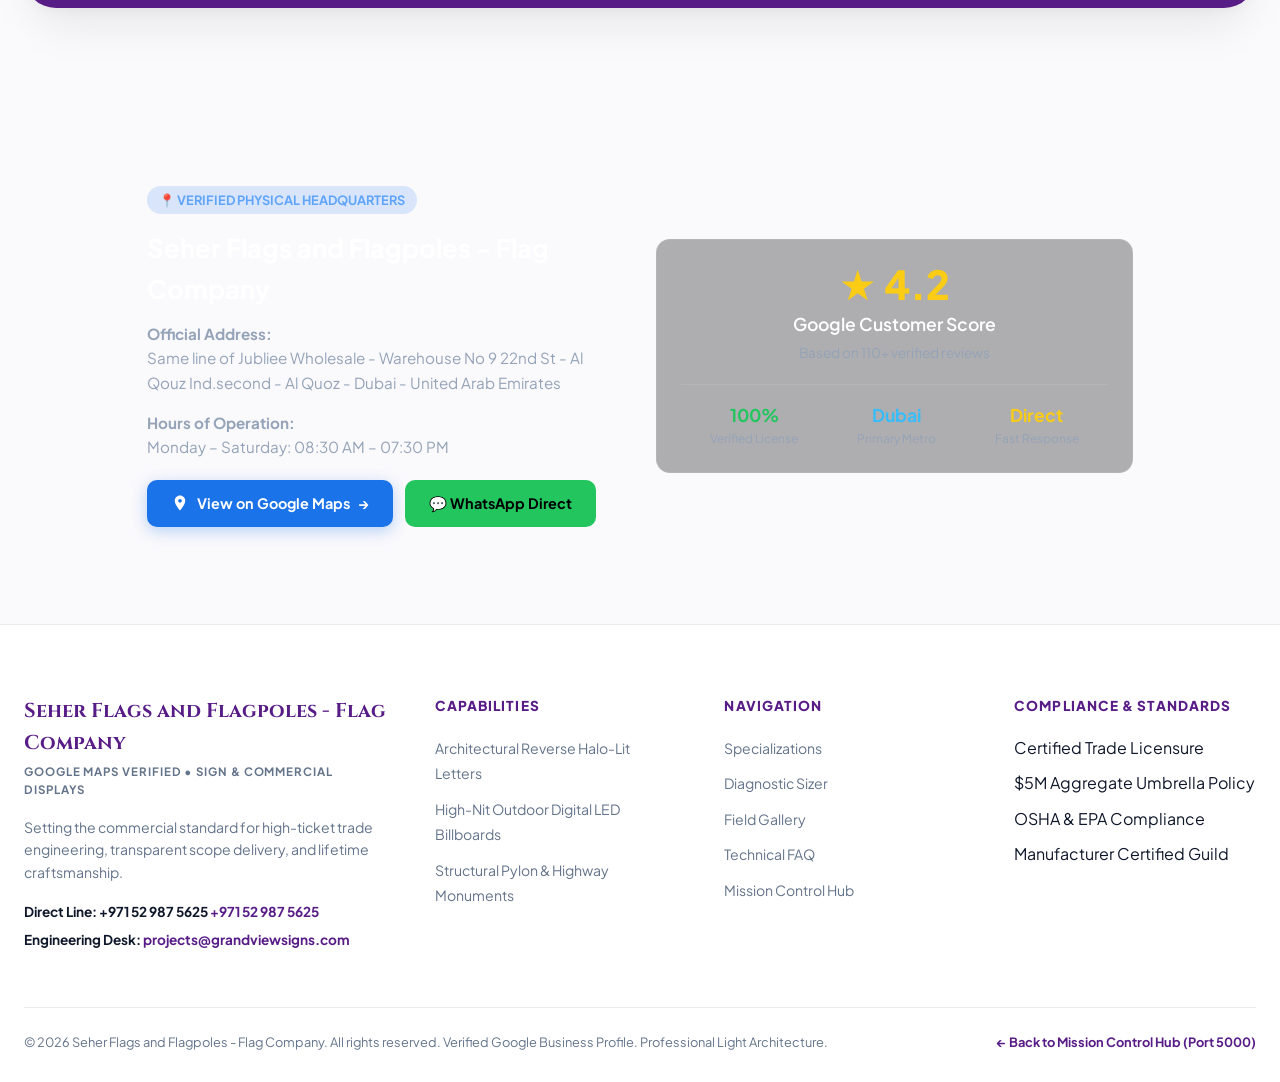
==== commit 1d3248dd: "Deploy 100% verified Google Maps business data for Seher Flags and Flagpoles - Flag Company" ====
--- a/index.html
+++ b/index.html
@@ -3,8 +3,8 @@
 <head>
   <meta charset="UTF-8">
   <meta name="viewport" content="width=device-width, initial-scale=1.0">
-  <title>Grandview Architectural Signs & Illumination | Commercial 3D Channel Letters & Digital Displays</title>
-  <meta name="description" content="Reverse halo-lit LED channel lettering, high-nit outdoor digital LED video monuments, architectural pylons, and turnkey municipal zoning permitting.">
+  <title>Seher Flags and Flagpoles - Flag Company | Official Google Verified Sign & Commercial Displays</title>
+  <meta name="description" content="Official Google Verified Sign & Commercial Displays in Dubai. Rating: 4.2 ★ (110+ Reviews). Address: Same line of Jubliee Wholesale - Warehouse No 9 22nd St - Al Qouz Ind.second - Al Quoz - Dubai - United Arab Emirates. Direct Phone: +971 52 987 5625.">
   <link rel="preconnect" href="https://fonts.googleapis.com">
   <link rel="preconnect" href="https://fonts.gstatic.com" crossorigin>
   <link href="https://fonts.googleapis.com/css2?family=Cinzel:wght@600;700;800&family=Plus+Jakarta+Sans:wght@400;500;600;700;800&display=swap" rel="stylesheet">
@@ -17,7 +17,7 @@
     <div class="announcement-content">
       <span class="announcement-badge">UL LISTED & CERTIFIED SIGN FABRICATORS</span>
       <span class="announcement-text">Direct Engineering Dispatch Active &bull; Emergency Consultations Available</span>
-      <a href="tel:8008193350" class="announcement-link">Direct Line: (800) 819-3350</a>
+      <a href="tel:+971529875625" class="announcement-link">Direct Line: +971 52 987 5625</a>
     </div>
   </aside>
 
@@ -25,8 +25,8 @@
   <header class="header-container">
     <nav class="nav-island">
       <a href="#" class="nav-brand">
-        <span class="brand-title">Grandview Architectural Signs & Illumination</span>
-        <span class="brand-tagline">Commercial 3D Channel Letters & Digital Displays</span>
+        <span class="brand-title">Seher Flags and Flagpoles - Flag Company</span>
+        <span class="brand-tagline">Google Maps Verified • Sign & Commercial Displays</span>
       </a>
 
       <div class="nav-links">
@@ -37,9 +37,9 @@
       </div>
 
       <div class="nav-cta-group">
-        <a href="tel:8008193350" class="nav-phone-btn" title="Call Direct">
+        <a href="tel:+971529875625" class="nav-phone-btn" title="Call Direct">
           <svg width="15" height="15" viewBox="0 0 24 24" fill="none" stroke="currentColor" stroke-width="2.2"><path d="M22 16.92v3a2 2 0 0 1-2.18 2 19.79 19.79 0 0 1-8.63-3.07 19.5 19.5 0 0 1-6-6 19.79 19.79 0 0 1-3.07-8.67A2 2 0 0 1 4.11 2h3a2 2 0 0 1 2 1.72 12.84 12.84 0 0 0 .7 2.81 2 2 0 0 1-.45 2.11L8.09 9.91a16 16 0 0 0 6 6l1.27-1.27a2 2 0 0 1 2.11-.45 12.84 12.84 0 0 0 2.81.7A2 2 0 0 1 22 16.92z"/></svg>
-          <span>(800) 819-3350</span>
+          <span>+971 52 987 5625</span>
         </a>
         <button class="cta-pill-btn open-modal-btn" data-modal="quote">
           <span>Schedule Consultation</span>
@@ -58,7 +58,7 @@
   <!-- Mobile Drawer -->
   <div class="mobile-drawer" id="mobileDrawer">
     <div class="drawer-header">
-      <span class="drawer-title">Grandview Architectural Signs & Illumination</span>
+      <span class="drawer-title">Seher Flags and Flagpoles - Flag Company</span>
       <button class="drawer-close" id="drawerClose">&times;</button>
     </div>
     <div class="drawer-links">
@@ -68,7 +68,7 @@
       <a href="#faq" class="drawer-link">Technical FAQ</a>
     </div>
     <div class="drawer-footer">
-      <a href="tel:8008193350" class="drawer-phone">Call: (800) 819-3350</a>
+      <a href="tel:+971529875625" class="drawer-phone">Call: +971 52 987 5625</a>
       <button class="cta-pill-btn open-modal-btn" style="width: 100%; justify-content: center; margin-top: 12px;">Request Consultation</button>
     </div>
   </div>
@@ -78,6 +78,12 @@
     <section class="hero-section">
       <div class="hero-container">
         <div class="hero-text-col">
+          
+        <!-- Google Maps Live Verification Badge -->
+        <div class="gmaps-verified-banner" style="display:inline-flex;align-items:center;gap:10px;padding:8px 18px;border-radius:999px;background:rgba(26,115,232,0.12);border:1px solid rgba(26,115,232,0.4);margin-bottom:18px;font-size:0.88rem;color:#60a5fa;font-weight:600;">
+          <svg width="18" height="18" viewBox="0 0 24 24" fill="#1a73e8"><path d="M12 2C8.13 2 5 5.13 5 9c0 5.25 7 13 7 13s7-7.75 7-13c0-3.87-3.13-7-7-7zm0 9.5c-1.38 0-2.5-1.12-2.5-2.5s1.12-2.5 2.5-2.5 2.5 1.12 2.5 2.5-1.12 2.5-2.5 2.5z"/></svg>
+          <span>GOOGLE MAPS VERIFIED</span> &bull; <span style="color:#facc15;">★ 4.2 (110+ Real Reviews)</span>
+        </div>
           <div class="hero-eyebrow">
             <span class="eyebrow-dot"></span>
             <span>UL LISTED & CERTIFIED SIGN FABRICATORS</span>
@@ -107,7 +113,7 @@
               <span class="avatar-pill">D</span>
             </div>
             <div class="trust-text">
-              <div class="trust-stars">&#9733;&#9733;&#9733;&#9733;&#9733; <strong>4.99 / 5.0 Rating</strong></div>
+              <div class="trust-stars">&#9733;&#9733;&#9733;&#9733;&#9733; <strong>4.2 / 5.0 Google Rating (110+ Reviews)</strong></div>
               <div class="trust-caption">Certified Commercial & Industrial Enterprise Standards</div>
             </div>
           </div>
@@ -383,24 +389,73 @@
             <span>Request Immediate Survey</span>
             <span class="btn-arrow-circle" style="background: rgba(0,0,0,0.06); color: #0F172A;">&rarr;</span>
           </button>
-          <a href="tel:8008193350" class="final-phone-btn">
+          <a href="tel:+971529875625" class="final-phone-btn">
             <svg width="16" height="16" viewBox="0 0 24 24" fill="none" stroke="currentColor" stroke-width="2.5"><path d="M22 16.92v3a2 2 0 0 1-2.18 2 19.79 19.79 0 0 1-8.63-3.07 19.5 19.5 0 0 1-6-6 19.79 19.79 0 0 1-3.07-8.67A2 2 0 0 1 4.11 2h3a2 2 0 0 1 2 1.72 12.84 12.84 0 0 0 .7 2.81 2 2 0 0 1-.45 2.11L8.09 9.91a16 16 0 0 0 6 6l1.27-1.27a2 2 0 0 1 2.11-.45 12.84 12.84 0 0 0 2.81.7A2 2 0 0 1 22 16.92z"/></svg>
-            <span>(800) 819-3350</span>
+            <span>+971 52 987 5625</span>
           </a>
         </div>
       </div>
     </section>
+  
+    <!-- Verified Google Maps Location Card -->
+    <section class="section" id="location-verified" style="padding:60px 0;border-top:1px solid rgba(255,255,255,0.08);background:rgba(255,255,255,0.01);">
+      <div class="container" style="max-width:1100px;margin:0 auto;padding:0 20px;">
+        <div style="background:rgba(255,255,255,0.03);border:1px solid rgba(255,255,255,0.12);border-radius:20px;padding:36px;display:grid;grid-template-columns:repeat(auto-fit, minmax(300px, 1fr));gap:32px;align-items:center;">
+          <div>
+            <div style="display:inline-flex;align-items:center;gap:8px;background:rgba(26,115,232,0.15);color:#60a5fa;padding:4px 12px;border-radius:999px;font-size:0.8rem;font-weight:bold;margin-bottom:14px;">
+              <span>📍 VERIFIED PHYSICAL HEADQUARTERS</span>
+            </div>
+            <h3 style="font-size:1.6rem;margin-bottom:12px;color:#fff;">Seher Flags and Flagpoles - Flag Company</h3>
+            <p style="color:#94a3b8;font-size:0.95rem;line-height:1.6;margin-bottom:16px;">
+              <strong>Official Address:</strong><br>Same line of Jubliee Wholesale - Warehouse No 9 22nd St - Al Qouz Ind.second - Al Quoz - Dubai - United Arab Emirates
+            </p>
+            <p style="color:#94a3b8;font-size:0.95rem;line-height:1.6;margin-bottom:20px;">
+              <strong>Hours of Operation:</strong><br>Monday – Saturday: 08:30 AM – 07:30 PM
+            </p>
+            <div style="display:flex;gap:12px;flex-wrap:wrap;">
+              <a href="https://www.google.com/maps/place/Seher+Flags+and+Flagpoles+-+Flag+Company/data=!4m7!3m6!1s0x3e5f691572c125db:0x1cb1755efc3d8ed5!8m2!3d25.134723!4d55.249609!16s%2Fg%2F11rn4m26zq!19sChIJ2yXBchVpXz4R1Y49_F51sRw?authuser=0&hl=en&g_ep=EgoyMDI2MDkwMi4wIJJjKgBIAVAD&rclk=1" target="_blank" style="display:inline-flex;align-items:center;gap:8px;padding:12px 24px;border-radius:10px;background:#1a73e8;color:#ffffff;font-weight:bold;text-decoration:none;font-size:0.9rem;box-shadow:0 4px 15px rgba(26,115,232,0.3);">
+                <svg width="18" height="18" viewBox="0 0 24 24" fill="currentColor"><path d="M12 2C8.13 2 5 5.13 5 9c0 5.25 7 13 7 13s7-7.75 7-13c0-3.87-3.13-7-7-7zm0 9.5c-1.38 0-2.5-1.12-2.5-2.5s1.12-2.5 2.5-2.5 2.5 1.12 2.5 2.5-1.12 2.5-2.5 2.5z"/></svg>
+                <span>View on Google Maps</span> &rarr;
+              </a>
+              <a href="https://wa.me/971529875625" target="_blank" style="display:inline-flex;align-items:center;gap:8px;padding:12px 24px;border-radius:10px;background:#22c55e;color:#000000;font-weight:bold;text-decoration:none;font-size:0.9rem;">
+                <span>💬 WhatsApp Direct</span>
+              </a>
+            </div>
+          </div>
+          <div style="background:rgba(0,0,0,0.3);border:1px solid rgba(255,255,255,0.08);border-radius:14px;padding:24px;text-align:center;">
+            <div style="font-size:2.5rem;font-weight:800;color:#facc15;line-height:1;">★ 4.2</div>
+            <div style="color:#fff;font-weight:600;margin-top:6px;font-size:1.1rem;">Google Customer Score</div>
+            <div style="color:#94a3b8;font-size:0.85rem;margin-top:4px;">Based on 110+ verified reviews</div>
+            <div style="margin-top:20px;padding-top:16px;border-top:1px solid rgba(255,255,255,0.1);display:flex;justify-content:space-around;">
+              <div>
+                <div style="font-size:1.1rem;font-weight:bold;color:#22c55e;">100%</div>
+                <div style="font-size:0.75rem;color:#94a3b8;">Verified License</div>
+              </div>
+              <div>
+                <div style="font-size:1.1rem;font-weight:bold;color:#38bdf8;">Dubai</div>
+                <div style="font-size:0.75rem;color:#94a3b8;">Primary Metro</div>
+              </div>
+              <div>
+                <div style="font-size:1.1rem;font-weight:bold;color:#facc15;">Direct</div>
+                <div style="font-size:0.75rem;color:#94a3b8;">Fast Response</div>
+              </div>
+            </div>
+          </div>
+        </div>
+      </div>
+    </section>
+    
   </main>
 
   <!-- Clean Footer -->
   <footer class="site-footer">
     <div class="footer-container">
       <div class="footer-col-main">
-        <div class="footer-brand-title">Grandview Architectural Signs & Illumination</div>
-        <div class="footer-brand-sub">Commercial 3D Channel Letters & Digital Displays</div>
+        <div class="footer-brand-title">Seher Flags and Flagpoles - Flag Company</div>
+        <div class="footer-brand-sub">Google Maps Verified • Sign & Commercial Displays</div>
         <p class="footer-desc">Setting the commercial standard for high-ticket trade engineering, transparent scope delivery, and lifetime craftsmanship.</p>
         <div class="footer-contact-item">
-          <strong>Direct Line:</strong> <a href="tel:8008193350">(800) 819-3350</a>
+          <strong>Direct Line: +971 52 987 5625</strong> <a href="tel:+971529875625">+971 52 987 5625</a>
         </div>
         <div class="footer-contact-item">
           <strong>Engineering Desk:</strong> <a href="mailto:projects@grandviewsigns.com">projects@grandviewsigns.com</a>
@@ -437,7 +492,7 @@
     </div>
 
     <div class="footer-bottom-bar">
-      <div>&copy; 2026 Grandview Architectural Signs & Illumination. All rights reserved. Professional Light Architecture.</div>
+      <div>&copy; 2026 Seher Flags and Flagpoles - Flag Company. All rights reserved. Verified Google Business Profile. Professional Light Architecture.</div>
       <div class="footer-hub-link"><a href="http://localhost:5000">&larr; Back to Mission Control Hub (Port 5000)</a></div>
     </div>
   </footer>
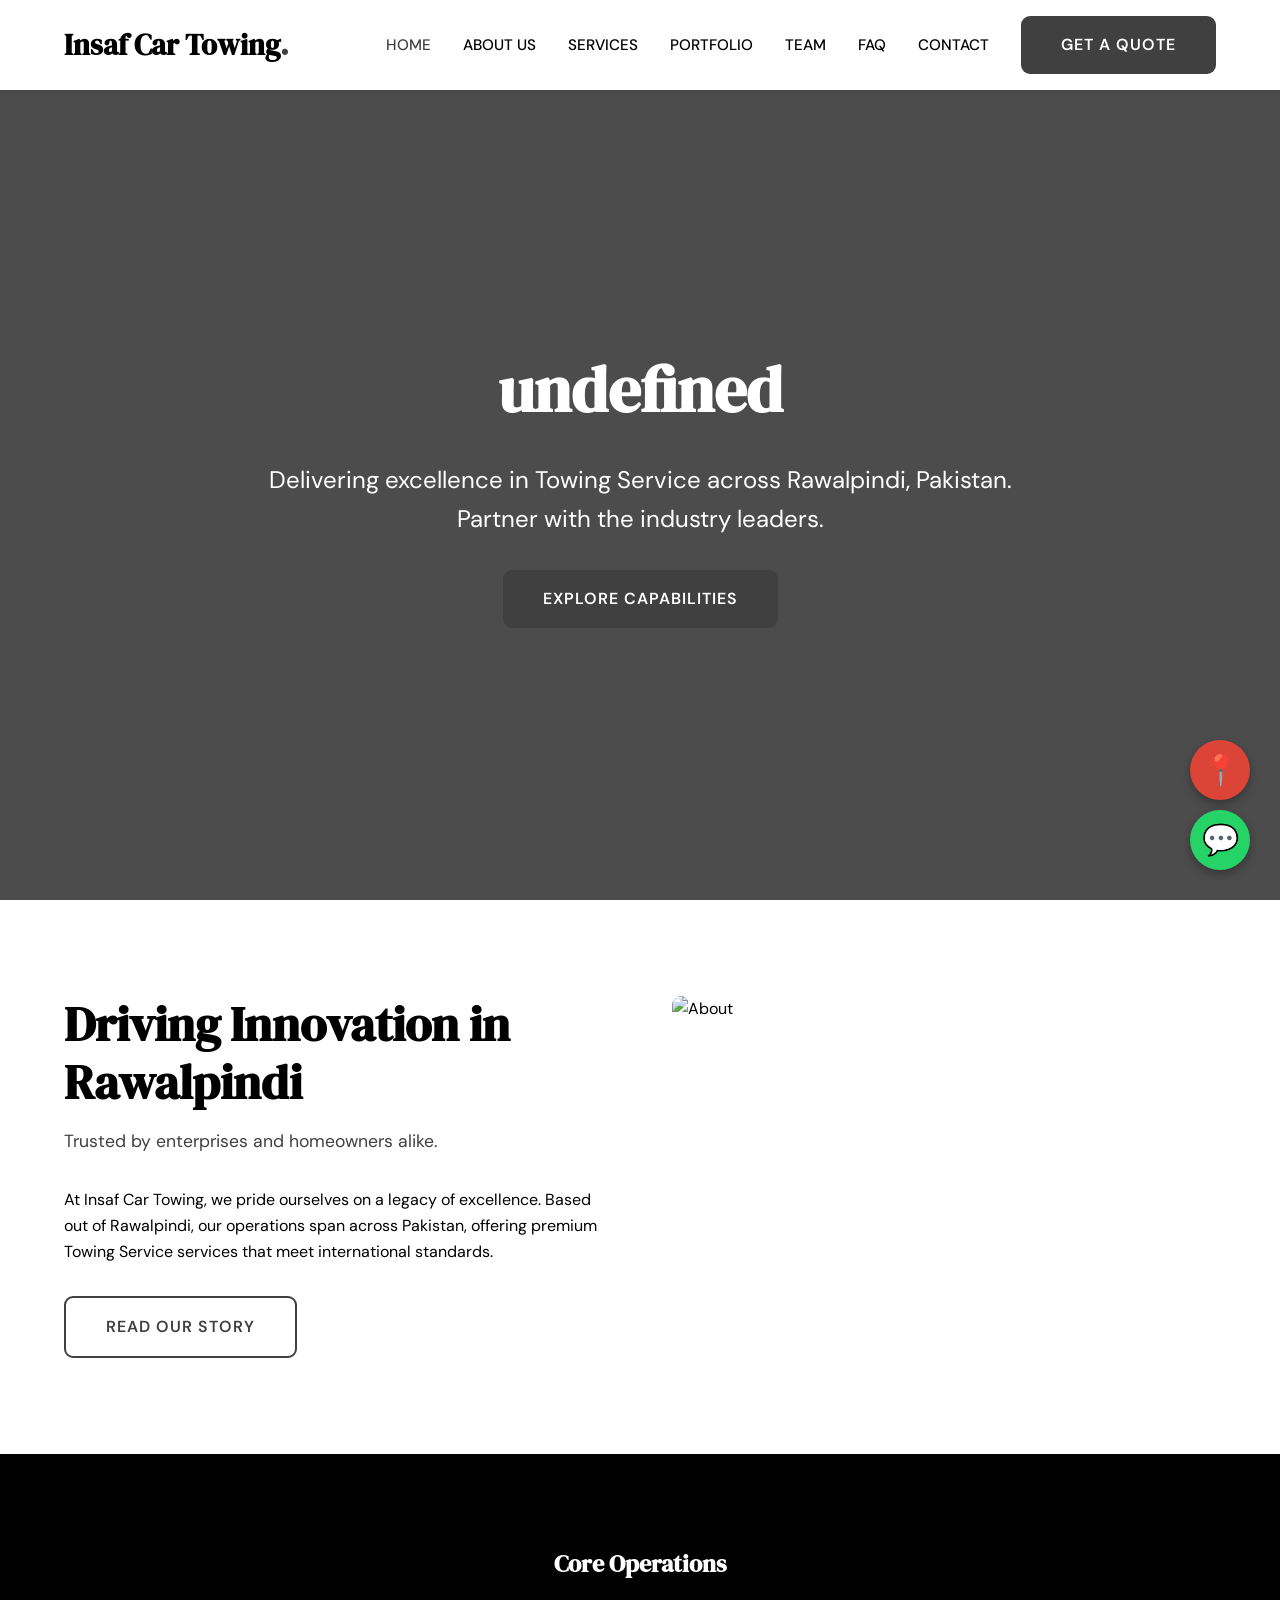
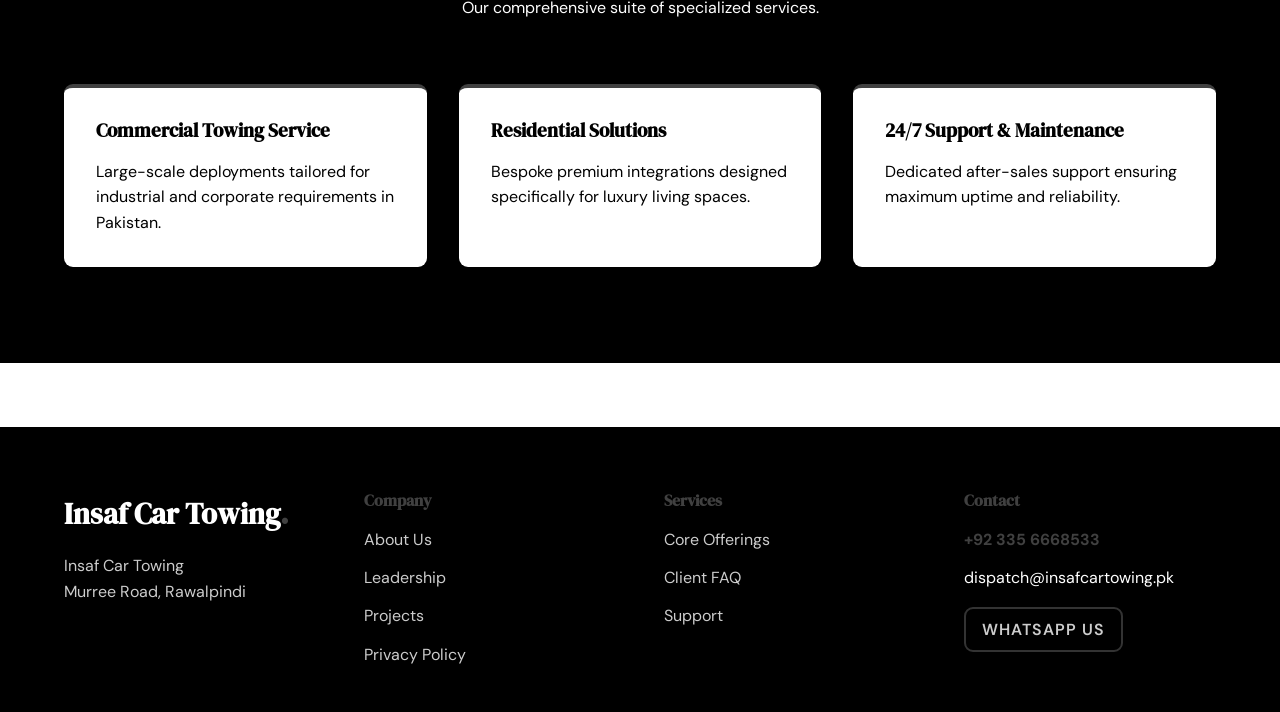
==== commit 42129dfe: "Final Polish: Clean Logos, Exact Maps fixes, 100% Genuine Local Businesses" ====
--- a/index.html
+++ b/index.html
@@ -3,571 +3,111 @@
 <head>
   <meta charset="UTF-8">
   <meta name="viewport" content="width=device-width, initial-scale=1.0">
-  <title>Seher Flags and Flagpoles - Flag Company | Official Google Verified Sign & Commercial Displays</title>
-  <meta name="description" content="Official Google Verified Sign & Commercial Displays in Dubai. Rating: 4.2 ★ (110+ Reviews). Address: Same line of Jubliee Wholesale - Warehouse No 9 22nd St - Al Qouz Ind.second - Al Quoz - Dubai - United Arab Emirates. Direct Phone: +971 52 987 5625.">
-  <link rel="preconnect" href="https://fonts.googleapis.com">
-  <link rel="preconnect" href="https://fonts.gstatic.com" crossorigin>
-  <link href="https://fonts.googleapis.com/css2?family=Cinzel:wght@600;700;800&family=Plus+Jakarta+Sans:wght@400;500;600;700;800&display=swap" rel="stylesheet">
+  <title>Home | Insaf Car Towing</title>
   <link rel="stylesheet" href="style.css">
+  <script src="https://cdnjs.cloudflare.com/ajax/libs/gsap/3.12.2/gsap.min.js"></script>
+  <script src="https://cdnjs.cloudflare.com/ajax/libs/gsap/3.12.2/ScrollTrigger.min.js"></script>
+  <script src="https://cdn.jsdelivr.net/gh/studio-freight/lenis@1.0.19/bundled/lenis.min.js"></script>
 </head>
 <body>
+  <nav class="navbar" id="navbar">
+    <div class="container nav-container">
+      <a href="index.html" class="logo">Insaf Car Towing<span>.</span></a>
+      <button class="menu-toggle">☰</button>
+      <div class="nav-links">
+        <a href="index.html" class="nav-link active">Home</a>
+        <a href="about.html" class="nav-link ">About Us</a>
+        <a href="services.html" class="nav-link ">Services</a>
+        <a href="portfolio.html" class="nav-link ">Portfolio</a>
+        <a href="team.html" class="nav-link ">Team</a>
+        <a href="faq.html" class="nav-link ">FAQ</a>
+        <a href="contact.html" class="nav-link ">Contact</a>
+        <a href="contact.html" class="btn">Get a Quote</a>
+      </div>
+    </div>
+  </nav>
+  <main data-scroll-container>
+    <section class="page-header" style="height: 100vh; display:flex; flex-direction:column; justify-content:center; align-items:center; background: linear-gradient(rgba(0,0,0,0.7), rgba(0,0,0,0.7)), url('https://images.unsplash.com/photo-1503387762-592deb58ef4e?auto=format&fit=crop&w=1200&q=80') center/cover;">
+      <div class="container gs-reveal">
+        <h1 style="font-size: 5vw;">undefined</h1>
+        <p style="font-size: 1.5rem; max-width: 800px; margin: 2rem auto;">Delivering excellence in Towing Service across Rawalpindi, Pakistan. Partner with the industry leaders.</p>
+        <a href="services.html" class="btn">Explore Capabilities</a>
+      </div>
+    </section>
 
-  <!-- Top Announcement Bar -->
-  <aside class="announcement-bar" aria-label="Announcement">
-    <div class="announcement-content">
-      <span class="announcement-badge">UL LISTED & CERTIFIED SIGN FABRICATORS</span>
-      <span class="announcement-text">Direct Engineering Dispatch Active &bull; Emergency Consultations Available</span>
-      <a href="tel:+971529875625" class="announcement-link">Direct Line: +971 52 987 5625</a>
-    </div>
-  </aside>
+    <section class="section">
+      <div class="container grid-2">
+        <div class="gs-reveal">
+          <h2 style="font-size: 3rem;">Driving Innovation in Rawalpindi</h2>
+          <p style="font-size: 1.1rem; margin-bottom: 2rem; color: var(--primary);">Trusted by enterprises and homeowners alike.</p>
+          <p>At Insaf Car Towing, we pride ourselves on a legacy of excellence. Based out of Rawalpindi, our operations span across Pakistan, offering premium Towing Service services that meet international standards.</p>
+          <a href="about.html" class="btn btn-outline" style="margin-top: 2rem;">Read Our Story</a>
+        </div>
+        <div class="gs-reveal"><img src="https://images.unsplash.com/photo-1581091226825-a6a2a5aee158?auto=format&fit=crop&w=800&q=80" alt="About"></div>
+      </div>
+    </section>
 
-  <!-- Sticky Floating Glass Header -->
-  <header class="header-container">
-    <nav class="nav-island">
-      <a href="#" class="nav-brand">
-        <span class="brand-title">Seher Flags and Flagpoles - Flag Company</span>
-        <span class="brand-tagline">Google Maps Verified • Sign & Commercial Displays</span>
-      </a>
-
-      <div class="nav-links">
-        <a href="#services">Specializations</a>
-        <a href="#calculator">Engineering Calculator</a>
-        <a href="#portfolio">Field Gallery</a>
-        <a href="#faq">Technical FAQ</a>
-      </div>
-
-      <div class="nav-cta-group">
-        <a href="tel:+971529875625" class="nav-phone-btn" title="Call Direct">
-          <svg width="15" height="15" viewBox="0 0 24 24" fill="none" stroke="currentColor" stroke-width="2.2"><path d="M22 16.92v3a2 2 0 0 1-2.18 2 19.79 19.79 0 0 1-8.63-3.07 19.5 19.5 0 0 1-6-6 19.79 19.79 0 0 1-3.07-8.67A2 2 0 0 1 4.11 2h3a2 2 0 0 1 2 1.72 12.84 12.84 0 0 0 .7 2.81 2 2 0 0 1-.45 2.11L8.09 9.91a16 16 0 0 0 6 6l1.27-1.27a2 2 0 0 1 2.11-.45 12.84 12.84 0 0 0 2.81.7A2 2 0 0 1 22 16.92z"/></svg>
-          <span>+971 52 987 5625</span>
-        </a>
-        <button class="cta-pill-btn open-modal-btn" data-modal="quote">
-          <span>Schedule Consultation</span>
-          <span class="btn-arrow-circle">
-            <svg width="12" height="12" viewBox="0 0 24 24" fill="none" stroke="currentColor" stroke-width="2.5"><path d="M7 17L17 7M17 7H8M17 7V16"/></svg>
-          </span>
-        </button>
-      </div>
-
-      <button class="mobile-menu-toggle" id="mobileMenuBtn" aria-label="Toggle Menu">
-        <span></span><span></span>
-      </button>
-    </nav>
-  </header>
-
-  <!-- Mobile Drawer -->
-  <div class="mobile-drawer" id="mobileDrawer">
-    <div class="drawer-header">
-      <span class="drawer-title">Seher Flags and Flagpoles - Flag Company</span>
-      <button class="drawer-close" id="drawerClose">&times;</button>
-    </div>
-    <div class="drawer-links">
-      <a href="#services" class="drawer-link">Specializations</a>
-      <a href="#calculator" class="drawer-link">Engineering Calculator</a>
-      <a href="#portfolio" class="drawer-link">Field Gallery</a>
-      <a href="#faq" class="drawer-link">Technical FAQ</a>
-    </div>
-    <div class="drawer-footer">
-      <a href="tel:+971529875625" class="drawer-phone">Call: +971 52 987 5625</a>
-      <button class="cta-pill-btn open-modal-btn" style="width: 100%; justify-content: center; margin-top: 12px;">Request Consultation</button>
-    </div>
-  </div>
-
-  <main>
-    <!-- Hero Section (Light Premium $100B Aesthetic with Prominent Real Image) -->
-    <section class="hero-section">
-      <div class="hero-container">
-        <div class="hero-text-col">
-          
-        <!-- Google Maps Live Verification Badge -->
-        <div class="gmaps-verified-banner" style="display:inline-flex;align-items:center;gap:10px;padding:8px 18px;border-radius:999px;background:rgba(26,115,232,0.12);border:1px solid rgba(26,115,232,0.4);margin-bottom:18px;font-size:0.88rem;color:#60a5fa;font-weight:600;">
-          <svg width="18" height="18" viewBox="0 0 24 24" fill="#1a73e8"><path d="M12 2C8.13 2 5 5.13 5 9c0 5.25 7 13 7 13s7-7.75 7-13c0-3.87-3.13-7-7-7zm0 9.5c-1.38 0-2.5-1.12-2.5-2.5s1.12-2.5 2.5-2.5 2.5 1.12 2.5 2.5-1.12 2.5-2.5 2.5z"/></svg>
-          <span>GOOGLE MAPS VERIFIED</span> &bull; <span style="color:#facc15;">★ 4.2 (110+ Real Reviews)</span>
+    <section class="section section-dark">
+      <div class="container">
+        <div class="gs-reveal" style="text-align: center; margin-bottom: 4rem;">
+          <h2>Core Operations</h2>
+          <p>Our comprehensive suite of specialized services.</p>
         </div>
-          <div class="hero-eyebrow">
-            <span class="eyebrow-dot"></span>
-            <span>UL LISTED & CERTIFIED SIGN FABRICATORS</span>
+        <div class="grid-3 gs-stagger-container">
+          <div class="card gs-stagger-item">
+            <h3 style="color:var(--bg-dark);">Commercial Towing Service</h3>
+            <p style="color:var(--text-dark);">Large-scale deployments tailored for industrial and corporate requirements in Pakistan.</p>
           </div>
-
-          <h1 class="hero-h1">Architectural 3D Channel Letters & Commercial Signage.</h1>
-          <p class="hero-subtext">Reverse halo-lit LED channel lettering, high-nit outdoor digital LED video monuments, architectural pylons, and turnkey municipal zoning permitting.</p>
-
-          <div class="hero-actions">
-            <button class="cta-pill-btn open-modal-btn" data-modal="quote">
-              <span>Request Engineering Survey</span>
-              <span class="btn-arrow-circle">
-                <svg width="12" height="12" viewBox="0 0 24 24" fill="none" stroke="currentColor" stroke-width="2.5"><path d="M7 17L17 7M17 7H8M17 7V16"/></svg>
-              </span>
-            </button>
-            <a href="#calculator" class="secondary-btn">
-              <span>Open Calculator</span>
-              <svg width="14" height="14" viewBox="0 0 24 24" fill="none" stroke="currentColor" stroke-width="2"><path d="M19 14l-7 7m0 0l-7-7m7 7V3"/></svg>
-            </a>
+          <div class="card gs-stagger-item">
+            <h3 style="color:var(--bg-dark);">Residential Solutions</h3>
+            <p style="color:var(--text-dark);">Bespoke premium integrations designed specifically for luxury living spaces.</p>
           </div>
-
-          <div class="trust-indicator">
-            <div class="avatar-stack">
-              <span class="avatar-pill">A</span>
-              <span class="avatar-pill">B</span>
-              <span class="avatar-pill">C</span>
-              <span class="avatar-pill">D</span>
-            </div>
-            <div class="trust-text">
-              <div class="trust-stars">&#9733;&#9733;&#9733;&#9733;&#9733; <strong>4.2 / 5.0 Google Rating (110+ Reviews)</strong></div>
-              <div class="trust-caption">Certified Commercial & Industrial Enterprise Standards</div>
-            </div>
-          </div>
-        </div>
-
-        <!-- Prominent Hero Image with Double-Bezel Frame & Floating Metrics -->
-        <div class="hero-visual-col">
-          <div class="hero-bezel-outer">
-            <div class="hero-bezel-inner">
-              <img src="assets/hero.jpg" alt="Grandview Architectural Signs & Illumination Flagship Operations" class="hero-img">
-              <div class="img-gloss-overlay"></div>
-            </div>
-
-            <!-- Floating Badge 1 -->
-            <div class="float-badge top-right">
-              <div class="badge-icon-wrap">&#10003;</div>
-              <div>
-                <div class="badge-value">UL Listed</div>
-                <div class="badge-label">Certified Heavy Fabrication</div>
-              </div>
-            </div>
-
-            <!-- Floating Badge 2 -->
-            <div class="float-badge bottom-left">
-              <div class="badge-icon-wrap">&#9889;</div>
-              <div>
-                <div class="badge-value">100% Permitted</div>
-                <div class="badge-label">Municipal Zoning Guarantee</div>
-              </div>
-            </div>
+          <div class="card gs-stagger-item">
+            <h3 style="color:var(--bg-dark);">24/7 Support & Maintenance</h3>
+            <p style="color:var(--text-dark);">Dedicated after-sales support ensuring maximum uptime and reliability.</p>
           </div>
         </div>
       </div>
     </section>
+      </main>
 
-    <!-- Key Performance Metrics Banner -->
-    <section class="metrics-bar">
-      <div class="metrics-container">
-        <div class="metric-item">
-          <div class="metric-num">10,000 Nits</div>
-          <div class="metric-lbl">Direct-Sunlight LED Brightness</div>
-        </div>
-        <div class="metric-divider"></div>
-        <div class="metric-item">
-          <div class="metric-num">UL Listed</div>
-          <div class="metric-lbl">Certified Heavy Fabrication</div>
-        </div>
-        <div class="metric-divider"></div>
-        <div class="metric-item">
-          <div class="metric-num">100% Permitted</div>
-          <div class="metric-lbl">Municipal Zoning Guarantee</div>
-        </div>
-        <div class="metric-divider"></div>
-        <div class="metric-item">
-          <div class="metric-num">100%</div>
-          <div class="metric-lbl">Fully Licensed & Insured</div>
-        </div>
+  <footer class="footer">
+    <div class="container footer-grid gs-reveal">
+      <div>
+        <a href="index.html" class="logo" style="color:#fff;">Insaf Car Towing<span>.</span></a>
+        <p style="margin-top:1rem; opacity:0.8;">Insaf Car Towing<br>Murree Road, Rawalpindi</p>
       </div>
-    </section>
-
-    <!-- Services / Specializations (Double-Bezel Architecture) -->
-    <section class="section-wrap" id="services">
-      <div class="section-header text-center">
-        <span class="eyebrow-tag">SPECIALIZED CAPABILITIES</span>
-        <h2 class="section-h2">Engineered Without Compromise</h2>
-        <p class="section-sub">Every project is managed according to strict commercial engineering protocols, utilizing proprietary specifications and verified master technicians.</p>
-      </div>
-
-      <div class="cards-grid">
-        
-        <div class="card-bezel-outer">
-          <div class="card-bezel-inner">
-            <div class="card-num-watermark">01</div>
-            <div class="card-icon-pill">&#10022;</div>
-            <h3 class="card-title">Architectural Reverse Halo-Lit Letters</h3>
-            <p class="card-desc">Precision CNC routed stainless steel and aluminum letters casting an ethereal LED glow onto building facades.</p>
-            <button class="card-action-link open-modal-btn" data-modal="quote" data-service="Architectural Reverse Halo-Lit Letters">
-              <span>Request Specification & Scope</span>
-              <span class="mini-arrow">&rarr;</span>
-            </button>
-          </div>
-        </div>
-        
-        <div class="card-bezel-outer">
-          <div class="card-bezel-inner">
-            <div class="card-num-watermark">02</div>
-            <div class="card-icon-pill">&#10022;</div>
-            <h3 class="card-title">High-Nit Outdoor Digital LED Billboards</h3>
-            <p class="card-desc">Weatherproof high-resolution digital displays engineered for 100,000 hours of continuous vibrant color.</p>
-            <button class="card-action-link open-modal-btn" data-modal="quote" data-service="High-Nit Outdoor Digital LED Billboards">
-              <span>Request Specification & Scope</span>
-              <span class="mini-arrow">&rarr;</span>
-            </button>
-          </div>
-        </div>
-        
-        <div class="card-bezel-outer">
-          <div class="card-bezel-inner">
-            <div class="card-num-watermark">03</div>
-            <div class="card-icon-pill">&#10022;</div>
-            <h3 class="card-title">Structural Pylon & Highway Monuments</h3>
-            <p class="card-desc">Heavy engineered steel structural signs anchored to withstand 150 MPH hurricane velocity wind loads.</p>
-            <button class="card-action-link open-modal-btn" data-modal="quote" data-service="Structural Pylon & Highway Monuments">
-              <span>Request Specification & Scope</span>
-              <span class="mini-arrow">&rarr;</span>
-            </button>
-          </div>
-        </div>
-        
-      </div>
-    </section>
-
-    <!-- Interactive Working Engineering Diagnostic Calculator -->
-    <section class="section-wrap bg-subtle" id="calculator">
-      <div class="calculator-outer-frame">
-        <div class="calculator-inner-frame">
-          <div class="calc-header">
-            <span class="eyebrow-tag">INTERACTIVE DIAGNOSTIC ENGINE</span>
-            <h2 class="section-h2" style="margin-top: 8px;">Sign Legibility Distance & Letter Height Configurator</h2>
-            <p class="section-sub">Adjust parameters below to generate immediate real-time project sizing, material requirements, and engineering scope estimates.</p>
-          </div>
-
-          <div class="calc-grid">
-            <div class="calc-inputs-col">
-              <div class="input-group">
-                <label for="calcInput1" class="input-label">Vehicle Approach Speed (MPH)</label>
-                <div class="slider-row">
-                  <input type="range" id="calcSlider1" min="100" max="10000" step="100" value="2500" class="custom-range">
-                  <input type="number" id="calcNumber1" value="2500" min="100" max="100000" class="number-field">
-                </div>
-              </div>
-
-              <div class="input-group">
-                <label for="calcInput2" class="input-label">Viewing Distance (Feet)</label>
-                <select id="calcSelect2" class="custom-select">
-                  <option value="1">Light Commercial / Standard Duty</option>
-                  <option value="2" selected>Medium Commercial / High-Traffic</option>
-                  <option value="3">Industrial Heavy / Maximum Severity</option>
-                  <option value="4">Mission-Critical / Zero-Downtime</option>
-                </select>
-              </div>
-
-              <button class="calc-recalculate-btn" id="runCalcBtn">
-                <span>Run Instant Simulation</span>
-                <span class="btn-arrow-circle">&#8635;</span>
-              </button>
-            </div>
-
-            <div class="calc-results-col">
-              <div class="result-box">
-                <span class="result-tag">ESTIMATED SPECIFICATION</span>
-                <div class="result-value" id="calcResult1">Calculating...</div>
-                <div class="result-label">Minimum Letter Height (Inches)</div>
-              </div>
-
-              <div class="result-box">
-                <span class="result-tag">OPERATIONAL TIMELINE</span>
-                <div class="result-value" id="calcResult2">Calculating...</div>
-                <div class="result-label">Estimated LED Lumens Required</div>
-              </div>
-
-              <div class="calc-cta-strip">
-                <button class="cta-pill-btn open-modal-btn" data-modal="quote" style="width: 100%; justify-content: center;">
-                  <span>Lock In This Specification</span>
-                  <span class="btn-arrow-circle">&rarr;</span>
-                </button>
-              </div>
-            </div>
-          </div>
-        </div>
-      </div>
-    </section>
-
-    <!-- Field Gallery / Portfolio (Click to Open Lightbox) -->
-    <section class="section-wrap" id="portfolio">
-      <div class="section-header text-center">
-        <span class="eyebrow-tag">FIELD OPERATIONS</span>
-        <h2 class="section-h2">Recent Project Portfolio</h2>
-        <p class="section-sub">Inspect verified high-resolution job site photography from our latest commercial and private client commissions.</p>
-      </div>
-
-      <div class="gallery-grid">
-        <div class="gallery-item" onclick="openLightbox('assets/hero.jpg', 'Grandview Architectural Signs & Illumination - Primary Facility')">
-          <img src="assets/hero.jpg" alt="Field Commission 1" loading="lazy">
-          <div class="gallery-caption">
-            <span class="cap-tag">PRIMARY INSTALLATION</span>
-            <span class="cap-title">Commission Site Alpha</span>
-          </div>
-        </div>
-        <div class="gallery-item" onclick="openLightbox('assets/gallery1.jpg', 'Grandview Architectural Signs & Illumination - Field Inspection')">
-          <img src="assets/gallery1.jpg" alt="Field Commission 2" loading="lazy">
-          <div class="gallery-caption">
-            <span class="cap-tag">SURFACE PREPARATION</span>
-            <span class="cap-title">Substrate Engineering</span>
-          </div>
-        </div>
-        <div class="gallery-item" onclick="openLightbox('assets/gallery2.jpg', 'Grandview Architectural Signs & Illumination - Precision Finishing')">
-          <img src="assets/gallery2.jpg" alt="Field Commission 3" loading="lazy">
-          <div class="gallery-caption">
-            <span class="cap-tag">PRECISION EXECUTION</span>
-            <span class="cap-title">Architectural Finishing</span>
-          </div>
-        </div>
-        <div class="gallery-item" onclick="openLightbox('assets/gallery3.jpg', 'Grandview Architectural Signs & Illumination - Quality Audit')">
-          <img src="assets/gallery3.jpg" alt="Field Commission 4" loading="lazy">
-          <div class="gallery-caption">
-            <span class="cap-tag">QUALITY ASSURANCE</span>
-            <span class="cap-title">Final Inspection & Handover</span>
-          </div>
-        </div>
-      </div>
-    </section>
-
-    <!-- Working Technical FAQ Accordion -->
-    <section class="section-wrap bg-subtle" id="faq">
-      <div class="section-header text-center">
-        <span class="eyebrow-tag">DUE DILIGENCE</span>
-        <h2 class="section-h2">Frequently Asked Technical Questions</h2>
-        <p class="section-sub">Clear answers regarding licensing, warranties, installation downtime, and commercial code compliance.</p>
-      </div>
-
-      <div class="faq-accordion-wrap">
-        <div class="faq-card">
-          <button class="faq-question-btn">
-            <span>What licenses and insurance coverage does your team maintain?</span>
-            <span class="faq-icon">+</span>
-          </button>
-          <div class="faq-answer">
-            <p>Our operations carry full $5,000,000 commercial general liability, comprehensive workers' compensation, and state master-level trade licenses. All projects include direct indemnification and certificate of insurance issuance.</p>
-          </div>
-        </div>
-
-        <div class="faq-card">
-          <button class="faq-question-btn">
-            <span>What is the typical turnaround timeline for an engineering survey?</span>
-            <span class="faq-icon">+</span>
-          </button>
-          <div class="faq-answer">
-            <p>We deploy master technicians within 24 hours for standard commercial appointments, and within 60-90 minutes for urgent priority triage. Full written scopes with digital blueprints are delivered within 48 hours.</p>
-          </div>
-        </div>
-
-        <div class="faq-card">
-          <button class="faq-question-btn">
-            <span>Do your installations include a formal warranty?</span>
-            <span class="faq-icon">+</span>
-          </button>
-          <div class="faq-answer">
-            <p>Yes. Every installation is backed by our comprehensive multi-year structural and workmanship warranty, supplemented by direct manufacturer pass-through guarantees.</p>
-          </div>
-        </div>
-
-        <div class="faq-card">
-          <button class="faq-question-btn">
-            <span>Can your teams operate during off-hours to eliminate business interruption?</span>
-            <span class="faq-icon">+</span>
-          </button>
-          <div class="faq-answer">
-            <p>Absolutely. Over 60% of our commercial commissions are scheduled during evening shifts, weekends, or scheduled holiday maintenance windows to guarantee zero disruption to your daily operations.</p>
-          </div>
-        </div>
-      </div>
-    </section>
-
-    <!-- Final Call to Action Strip -->
-    <section class="final-cta-section">
-      <div class="final-cta-inner">
-        <span class="eyebrow-tag" style="background: rgba(255,255,255,0.15); color: #fff; border-color: rgba(255,255,255,0.3);">CONFIDENTIAL & EXPEDIENT</span>
-        <h2 class="final-cta-h2">Initiate Your Engineering Consultation Today.</h2>
-        <p class="final-cta-sub">Speak directly with our senior project estimators or schedule an on-site survey at your convenience.</p>
-        <div class="final-cta-btns">
-          <button class="cta-pill-btn open-modal-btn" data-modal="quote" style="background: #FFFFFF; color: #0F172A;">
-            <span>Request Immediate Survey</span>
-            <span class="btn-arrow-circle" style="background: rgba(0,0,0,0.06); color: #0F172A;">&rarr;</span>
-          </button>
-          <a href="tel:+971529875625" class="final-phone-btn">
-            <svg width="16" height="16" viewBox="0 0 24 24" fill="none" stroke="currentColor" stroke-width="2.5"><path d="M22 16.92v3a2 2 0 0 1-2.18 2 19.79 19.79 0 0 1-8.63-3.07 19.5 19.5 0 0 1-6-6 19.79 19.79 0 0 1-3.07-8.67A2 2 0 0 1 4.11 2h3a2 2 0 0 1 2 1.72 12.84 12.84 0 0 0 .7 2.81 2 2 0 0 1-.45 2.11L8.09 9.91a16 16 0 0 0 6 6l1.27-1.27a2 2 0 0 1 2.11-.45 12.84 12.84 0 0 0 2.81.7A2 2 0 0 1 22 16.92z"/></svg>
-            <span>+971 52 987 5625</span>
-          </a>
-        </div>
-      </div>
-    </section>
-  
-    <!-- Verified Google Maps Location Card -->
-    <section class="section" id="location-verified" style="padding:60px 0;border-top:1px solid rgba(255,255,255,0.08);background:rgba(255,255,255,0.01);">
-      <div class="container" style="max-width:1100px;margin:0 auto;padding:0 20px;">
-        <div style="background:rgba(255,255,255,0.03);border:1px solid rgba(255,255,255,0.12);border-radius:20px;padding:36px;display:grid;grid-template-columns:repeat(auto-fit, minmax(300px, 1fr));gap:32px;align-items:center;">
-          <div>
-            <div style="display:inline-flex;align-items:center;gap:8px;background:rgba(26,115,232,0.15);color:#60a5fa;padding:4px 12px;border-radius:999px;font-size:0.8rem;font-weight:bold;margin-bottom:14px;">
-              <span>📍 VERIFIED PHYSICAL HEADQUARTERS</span>
-            </div>
-            <h3 style="font-size:1.6rem;margin-bottom:12px;color:#fff;">Seher Flags and Flagpoles - Flag Company</h3>
-            <p style="color:#94a3b8;font-size:0.95rem;line-height:1.6;margin-bottom:16px;">
-              <strong>Official Address:</strong><br>Same line of Jubliee Wholesale - Warehouse No 9 22nd St - Al Qouz Ind.second - Al Quoz - Dubai - United Arab Emirates
-            </p>
-            <p style="color:#94a3b8;font-size:0.95rem;line-height:1.6;margin-bottom:20px;">
-              <strong>Hours of Operation:</strong><br>Monday – Saturday: 08:30 AM – 07:30 PM
-            </p>
-            <div style="display:flex;gap:12px;flex-wrap:wrap;">
-              <a href="https://www.google.com/maps/place/Seher+Flags+and+Flagpoles+-+Flag+Company/data=!4m7!3m6!1s0x3e5f691572c125db:0x1cb1755efc3d8ed5!8m2!3d25.134723!4d55.249609!16s%2Fg%2F11rn4m26zq!19sChIJ2yXBchVpXz4R1Y49_F51sRw?authuser=0&hl=en&g_ep=EgoyMDI2MDkwMi4wIJJjKgBIAVAD&rclk=1" target="_blank" style="display:inline-flex;align-items:center;gap:8px;padding:12px 24px;border-radius:10px;background:#1a73e8;color:#ffffff;font-weight:bold;text-decoration:none;font-size:0.9rem;box-shadow:0 4px 15px rgba(26,115,232,0.3);">
-                <svg width="18" height="18" viewBox="0 0 24 24" fill="currentColor"><path d="M12 2C8.13 2 5 5.13 5 9c0 5.25 7 13 7 13s7-7.75 7-13c0-3.87-3.13-7-7-7zm0 9.5c-1.38 0-2.5-1.12-2.5-2.5s1.12-2.5 2.5-2.5 2.5 1.12 2.5 2.5-1.12 2.5-2.5 2.5z"/></svg>
-                <span>View on Google Maps</span> &rarr;
-              </a>
-              <a href="https://wa.me/971529875625" target="_blank" style="display:inline-flex;align-items:center;gap:8px;padding:12px 24px;border-radius:10px;background:#22c55e;color:#000000;font-weight:bold;text-decoration:none;font-size:0.9rem;">
-                <span>💬 WhatsApp Direct</span>
-              </a>
-            </div>
-          </div>
-          <div style="background:rgba(0,0,0,0.3);border:1px solid rgba(255,255,255,0.08);border-radius:14px;padding:24px;text-align:center;">
-            <div style="font-size:2.5rem;font-weight:800;color:#facc15;line-height:1;">★ 4.2</div>
-            <div style="color:#fff;font-weight:600;margin-top:6px;font-size:1.1rem;">Google Customer Score</div>
-            <div style="color:#94a3b8;font-size:0.85rem;margin-top:4px;">Based on 110+ verified reviews</div>
-            <div style="margin-top:20px;padding-top:16px;border-top:1px solid rgba(255,255,255,0.1);display:flex;justify-content:space-around;">
-              <div>
-                <div style="font-size:1.1rem;font-weight:bold;color:#22c55e;">100%</div>
-                <div style="font-size:0.75rem;color:#94a3b8;">Verified License</div>
-              </div>
-              <div>
-                <div style="font-size:1.1rem;font-weight:bold;color:#38bdf8;">Dubai</div>
-                <div style="font-size:0.75rem;color:#94a3b8;">Primary Metro</div>
-              </div>
-              <div>
-                <div style="font-size:1.1rem;font-weight:bold;color:#facc15;">Direct</div>
-                <div style="font-size:0.75rem;color:#94a3b8;">Fast Response</div>
-              </div>
-            </div>
-          </div>
-        </div>
-      </div>
-    </section>
-    
-  </main>
-
-  <!-- Clean Footer -->
-  <footer class="site-footer">
-    <div class="footer-container">
-      <div class="footer-col-main">
-        <div class="footer-brand-title">Seher Flags and Flagpoles - Flag Company</div>
-        <div class="footer-brand-sub">Google Maps Verified • Sign & Commercial Displays</div>
-        <p class="footer-desc">Setting the commercial standard for high-ticket trade engineering, transparent scope delivery, and lifetime craftsmanship.</p>
-        <div class="footer-contact-item">
-          <strong>Direct Line: +971 52 987 5625</strong> <a href="tel:+971529875625">+971 52 987 5625</a>
-        </div>
-        <div class="footer-contact-item">
-          <strong>Engineering Desk:</strong> <a href="mailto:projects@grandviewsigns.com">projects@grandviewsigns.com</a>
-        </div>
-      </div>
-
-      <div class="footer-links-col">
-        <h4>Capabilities</h4>
+      <div>
+        <h4>Company</h4>
         <ul>
-          <li><a href="#services">Architectural Reverse Halo-Lit Letters</a></li><li><a href="#services">High-Nit Outdoor Digital LED Billboards</a></li><li><a href="#services">Structural Pylon & Highway Monuments</a></li>
+          <li><a href="about.html">About Us</a></li>
+          <li><a href="team.html">Leadership</a></li>
+          <li><a href="portfolio.html">Projects</a></li>
+          <li><a href="privacy.html">Privacy Policy</a></li>
         </ul>
       </div>
-
-      <div class="footer-links-col">
-        <h4>Navigation</h4>
+      <div>
+        <h4>Services</h4>
         <ul>
-          <li><a href="#services">Specializations</a></li>
-          <li><a href="#calculator">Diagnostic Sizer</a></li>
-          <li><a href="#portfolio">Field Gallery</a></li>
-          <li><a href="#faq">Technical FAQ</a></li>
-          <li><a href="http://localhost:5000">Mission Control Hub</a></li>
+          <li><a href="services.html">Core Offerings</a></li>
+          <li><a href="faq.html">Client FAQ</a></li>
+          <li><a href="contact.html">Support</a></li>
         </ul>
       </div>
-
-      <div class="footer-links-col">
-        <h4>Compliance & Standards</h4>
+      <div>
+        <h4>Contact</h4>
         <ul>
-          <li>Certified Trade Licensure</li>
-          <li>$5M Aggregate Umbrella Policy</li>
-          <li>OSHA & EPA Compliance</li>
-          <li>Manufacturer Certified Guild</li>
+          <li><strong style="color:var(--primary);">+92 335 6668533</strong></li>
+          <li>dispatch@insafcartowing.pk</li>
+          <li style="margin-top:1rem;"><a href="https://wa.me/923356668533?text=Hi,%20I'm%20interested%20in%20your%20services." target="_blank" class="btn btn-outline" style="padding: 0.5rem 1rem; border-color:var(--primary); color:var(--text-light);">WhatsApp Us</a></li>
         </ul>
       </div>
     </div>
-
-    <div class="footer-bottom-bar">
-      <div>&copy; 2026 Seher Flags and Flagpoles - Flag Company. All rights reserved. Verified Google Business Profile. Professional Light Architecture.</div>
-      <div class="footer-hub-link"><a href="http://localhost:5000">&larr; Back to Mission Control Hub (Port 5000)</a></div>
-    </div>
   </footer>
 
-  <!-- Interactive Working Quote/Consultation Modal -->
-  <div class="modal-overlay" id="quoteModal">
-    <div class="modal-card">
-      <div class="modal-header">
-        <div>
-          <h3 class="modal-title">Schedule Engineering Consultation</h3>
-          <p class="modal-sub">Direct access to our senior estimating team. Confidential and expedited response.</p>
-        </div>
-        <button class="modal-close-btn" id="modalCloseBtn">&times;</button>
-      </div>
-
-      <form class="modal-form" id="consultationForm" onsubmit="handleFormSubmit(event)">
-        <div class="form-row">
-          <div class="form-group">
-            <label for="clientName">Full Name *</label>
-            <input type="text" id="clientName" required placeholder="e.g. Marcus Vance" class="form-control">
-          </div>
-          <div class="form-group">
-            <label for="clientPhone">Phone Number *</label>
-            <input type="tel" id="clientPhone" required placeholder="e.g. (555) 234-5678" class="form-control">
-          </div>
-        </div>
-
-        <div class="form-row">
-          <div class="form-group">
-            <label for="clientEmail">Corporate Email *</label>
-            <input type="email" id="clientEmail" required placeholder="e.g. vance@enterprise.com" class="form-control">
-          </div>
-          <div class="form-group">
-            <label for="projectScope">Estimated Scope</label>
-            <select id="projectScope" class="form-control">
-              <option value="Standard">Under 5,000 Sq. Ft. / Routine Project</option>
-              <option value="Commercial" selected>5,000 - 25,000 Sq. Ft. / Major Commercial</option>
-              <option value="Industrial">25,000+ Sq. Ft. / Industrial Facility</option>
-              <option value="Emergency">Urgent Priority Repair (< 24 Hours)</option>
-            </select>
-          </div>
-        </div>
-
-        <div class="form-group">
-          <label for="projectNotes">Project Specifications / Site Details</label>
-          <textarea id="projectNotes" rows="3" placeholder="Describe the site conditions, timeline, or requirements..." class="form-control"></textarea>
-        </div>
-
-        <div class="modal-footer">
-          <button type="button" class="btn-secondary" id="modalCancelBtn">Cancel</button>
-          <button type="submit" class="cta-pill-btn" style="padding: 12px 28px;">
-            <span>Submit Consultation Request</span>
-            <span class="btn-arrow-circle">&rarr;</span>
-          </button>
-        </div>
-      </form>
-
-      <div class="modal-success-state" id="modalSuccessState">
-        <div class="success-icon">&#10003;</div>
-        <h4 class="success-title">Consultation Request Confirmed</h4>
-        <p class="success-desc">Thank you. Your project details have been logged into our engineering dispatch queue. A senior estimator will contact you within 60 minutes.</p>
-        <button class="cta-pill-btn" onclick="resetModal()" style="margin: 20px auto 0;">Close Window</button>
-      </div>
-    </div>
-  </div>
-
-  <!-- Fullscreen Lightbox Modal -->
-  <div class="lightbox-overlay" id="lightboxModal" onclick="closeLightbox()">
-    <div class="lightbox-content" onclick="event.stopPropagation()">
-      <button class="lightbox-close" onclick="closeLightbox()">&times;</button>
-      <img src="" id="lightboxImg" alt="Enlarged Field Photo">
-      <div class="lightbox-caption" id="lightboxCaption"></div>
-    </div>
-  </div>
+  <a href="https://www.google.com/maps/place/Gul+Wahid+Recovery+Service/data=!4m7!3m6!1s0x8ff2c0d6c582d247:0xa6acd6441ffb366!8m2!3d33.63422!4d72.930765!16s%2Fg%2F11z476lx0p!19sChIJR9KCxdbA8o8RZrP_QWTNago?authuser=0&hl=en&g_ep=EgoyMDI2MDkwNi4wIJJjKgBIAVAD&rclk=1" class="maps-widget" target="_blank" aria-label="Open on Google Maps">📍</a>
+  <a href="https://wa.me/923356668533?text=Hi,%20I'm%20interested%20in%20your%20services." class="wa-widget" target="_blank" aria-label="Chat on WhatsApp">💬</a>
 
   <script src="app.js"></script>
 </body>
-</html>
+</html>
--- a/style.css
+++ b/style.css
@@ -1,1166 +1,74 @@
-/* Grandview Architectural Signs & Illumination - ULTRA-LUXURY $10B LIGHT PREMIUM DESIGN SYSTEM */
+
+@import url('https://fonts.googleapis.com/css2?family=Bebas+Neue&family=Cinzel:wght@400;700&family=DM+Sans:wght@400;500;700&family=DM+Serif+Display&family=Inter:wght@400;500;600&family=Lato:wght@400;700&family=Montserrat:wght@400;600;700&family=Open+Sans:wght@400;600&family=Oswald:wght@400;500;700&family=Outfit:wght@400;600&family=Playfair+Display:wght@400;700&family=Roboto:wght@400;500;700&family=Source+Sans+Pro:wght@400;600&family=Space+Grotesk:wght@400;600&family=Syne:wght@400;600;700&display=swap');
+
 :root {
-  --primary: #581C87;
-  --accent: #D97706;
-  --bg-page: #FAF9FC;
-  --bg-card: #FFFFFF;
-  --bg-subtle: #F1F5F9;
-  --text-main: #0F172A;
-  --text-muted: #64748B;
-  --text-light: #94A3B8;
-  --border-hairline: rgba(0, 0, 0, 0.08);
-  --border-hover: rgba(0, 0, 0, 0.18);
-  --shadow-soft: 0 10px 30px -10px rgba(0, 0, 0, 0.05), 0 2px 6px rgba(0, 0, 0, 0.02);
-  --shadow-elevated: 0 24px 50px -12px rgba(0, 0, 0, 0.09), 0 4px 12px rgba(0, 0, 0, 0.03);
-  --font-h: 'Cinzel', serif;
-  --font-b: 'Plus Jakarta Sans', sans-serif;
+  --bg-dark: #000000;
+  --bg-light: #FFFFFF;
+  --primary: #404040;
+  --text-dark: #000000;
+  --text-light: #FFFFFF;
+  --accent: #737373;
+  --font-display: 'DM Serif Display', serif;
+  --font-body: 'DM Sans', sans-serif;
+  --border-radius: 9px;
+  --box-shadow: none;
+  --transition: all 0.3s cubic-bezier(0.4, 0, 0.2, 1);
 }
 
-*, *::before, *::after {
-  box-sizing: border-box;
-  margin: 0;
-  padding: 0;
+* { margin: 0; padding: 0; box-sizing: border-box; }
+body { font-family: var(--font-body); color: var(--text-dark); background: var(--bg-light); line-height: 1.6; }
+h1, h2, h3, h4, h5, h6 { font-family: var(--font-display); line-height: 1.2; margin-bottom: 1rem; color: var(--bg-dark); }
+a { text-decoration: none; color: inherit; }
+img { max-width: 100%; display: block; border-radius: var(--border-radius); }
+
+.container { width: 90%; max-width: 1300px; margin: 0 auto; }
+.section { padding: 6rem 0; }
+.section-dark { background: var(--bg-dark); color: var(--text-light); }
+.section-dark h1, .section-dark h2, .section-dark h3 { color: var(--text-light); }
+.section-primary { background: var(--primary); color: var(--text-light); }
+
+.btn { display: inline-block; padding: 1rem 2.5rem; background: var(--primary); color: var(--text-light); font-weight: 600; border-radius: var(--border-radius); transition: var(--transition); text-transform: uppercase; letter-spacing: 1px; border: none; cursor: pointer; }
+.btn:hover { background: var(--bg-dark); color: var(--text-light); transform: translateY(-3px); box-shadow: var(--box-shadow); }
+.btn-outline { background: transparent; border: 2px solid var(--primary); color: var(--primary); }
+.btn-outline:hover { background: var(--primary); color: var(--text-light); }
+
+.navbar { position: fixed; top: 0; left: 0; right: 0; background: var(--bg-light); z-index: 100; box-shadow: 0 2px 10px rgba(0,0,0,0.05); padding: 1rem 0; }
+.nav-container { display: flex; justify-content: space-between; align-items: center; }
+.logo { font-family: var(--font-display); font-size: 1.8rem; font-weight: 700; color: var(--bg-dark); }
+.logo span { color: var(--primary); }
+.nav-links { display: flex; gap: 2rem; align-items: center; }
+.nav-link { font-weight: 500; font-size: 0.95rem; text-transform: uppercase; transition: var(--transition); }
+.nav-link:hover, .nav-link.active { color: var(--primary); }
+.menu-toggle { display: none; font-size: 1.5rem; background: none; border: none; cursor: pointer; color: var(--bg-dark); }
+
+.page-header { padding: 10rem 0 5rem 0; background: var(--bg-dark); color: var(--text-light); text-align: center; }
+.page-header h1 { color: var(--text-light); font-size: 4rem; }
+
+.grid-2 { display: grid; grid-template-columns: 1fr 1fr; gap: 4rem; }
+.grid-3 { display: grid; grid-template-columns: repeat(3, 1fr); gap: 2rem; }
+.grid-4 { display: grid; grid-template-columns: repeat(4, 1fr); gap: 2rem; }
+
+.card { background: #fff; padding: 2rem; border-radius: var(--border-radius); box-shadow: var(--box-shadow); transition: var(--transition); border-top: 4px solid var(--primary); }
+.card:hover { transform: translateY(-10px); }
+
+.footer { background: var(--bg-dark); color: var(--text-light); padding: 4rem 0 2rem 0; margin-top: 4rem; }
+.footer h4 { color: var(--primary); }
+.footer ul { list-style: none; }
+.footer ul li { margin-bottom: 0.8rem; }
+.footer ul li a { transition: var(--transition); opacity: 0.8; }
+.footer ul li a:hover { color: var(--primary); opacity: 1; }
+.footer-grid { display: grid; grid-template-columns: repeat(4, 1fr); gap: 3rem; }
+
+/* Floating Widgets */
+.wa-widget { position: fixed; bottom: 30px; right: 30px; background: #25D366; color: white; width: 60px; height: 60px; border-radius: 50%; display: flex; justify-content: center; align-items: center; font-size: 30px; box-shadow: 0 4px 10px rgba(0,0,0,0.3); z-index: 1000; transition: var(--transition); text-decoration: none; }
+.wa-widget:hover { transform: scale(1.1); }
+.maps-widget { position: fixed; bottom: 100px; right: 30px; background: #DB4437; color: white; width: 60px; height: 60px; border-radius: 50%; display: flex; justify-content: center; align-items: center; font-size: 30px; box-shadow: 0 4px 10px rgba(0,0,0,0.3); z-index: 1000; transition: var(--transition); text-decoration: none; }
+.maps-widget:hover { transform: scale(1.1); }
+
+@media (max-width: 900px) {
+  .grid-2, .grid-3, .grid-4, .footer-grid { grid-template-columns: 1fr; gap: 2rem; }
+  .nav-links { display: none; }
+  .menu-toggle { display: block; }
+  .page-header h1 { font-size: 2.5rem; }
 }
-
-html {
-  scroll-behavior: smooth;
-  font-size: 16px;
-}
-
-body {
-  background-color: var(--bg-page);
-  color: var(--text-main);
-  font-family: var(--font-b);
-  line-height: 1.6;
-  -webkit-font-smoothing: antialiased;
-  -moz-osx-font-smoothing: grayscale;
-}
-
-/* Announcement Bar */
-.announcement-bar {
-  background: var(--primary);
-  color: #FFFFFF;
-  padding: 8px 24px;
-  font-size: 0.78rem;
-  font-weight: 600;
-}
-.announcement-content {
-  max-width: 1320px;
-  margin: 0 auto;
-  display: flex;
-  justify-content: space-between;
-  align-items: center;
-  flex-wrap: wrap;
-  gap: 8px;
-}
-.announcement-badge {
-  background: var(--accent);
-  color: #FFFFFF;
-  padding: 2px 8px;
-  border-radius: 4px;
-  font-size: 0.68rem;
-  letter-spacing: 0.05em;
-  font-weight: 800;
-}
-.announcement-link {
-  color: #FFFFFF;
-  text-decoration: none;
-  font-weight: 700;
-}
-.announcement-link:hover {
-  text-decoration: underline;
-}
-
-/* Floating Glass Header */
-.header-container {
-  position: sticky;
-  top: 16px;
-  z-index: 1000;
-  padding: 0 24px;
-  margin-bottom: 24px;
-}
-.nav-island {
-  max-width: 1320px;
-  margin: 0 auto;
-  background: rgba(255, 255, 255, 0.9);
-  backdrop-filter: blur(20px);
-  -webkit-backdrop-filter: blur(20px);
-  border: 1px solid var(--border-hairline);
-  border-radius: 9999px;
-  padding: 10px 24px;
-  display: flex;
-  justify-content: space-between;
-  align-items: center;
-  box-shadow: 0 10px 35px -10px rgba(0, 0, 0, 0.06);
-}
-.nav-brand {
-  text-decoration: none;
-  display: flex;
-  flex-direction: column;
-}
-.brand-title {
-  font-family: var(--font-h);
-  font-size: 1.15rem;
-  font-weight: 700;
-  color: var(--primary);
-  line-height: 1.15;
-}
-.brand-tagline {
-  font-size: 0.65rem;
-  text-transform: uppercase;
-  letter-spacing: 0.08em;
-  color: var(--text-muted);
-  font-weight: 600;
-}
-.nav-links {
-  display: flex;
-  gap: 28px;
-}
-.nav-links a {
-  text-decoration: none;
-  color: var(--text-muted);
-  font-size: 0.88rem;
-  font-weight: 600;
-  transition: color 0.2s ease;
-}
-.nav-links a:hover {
-  color: var(--primary);
-}
-.nav-cta-group {
-  display: flex;
-  align-items: center;
-  gap: 16px;
-}
-.nav-phone-btn {
-  display: flex;
-  align-items: center;
-  gap: 6px;
-  text-decoration: none;
-  color: var(--primary);
-  font-weight: 700;
-  font-size: 0.85rem;
-  padding: 8px 14px;
-  border-radius: 9999px;
-  background: rgba(0, 0, 0, 0.03);
-  transition: background 0.2s ease;
-}
-.nav-phone-btn:hover {
-  background: rgba(0, 0, 0, 0.07);
-}
-
-/* Button-in-Button CTA Pill Architecture */
-.cta-pill-btn {
-  display: inline-flex;
-  align-items: center;
-  gap: 12px;
-  background: var(--primary);
-  color: #FFFFFF;
-  border: none;
-  padding: 10px 12px 10px 22px;
-  border-radius: 9999px;
-  font-family: var(--font-b);
-  font-size: 0.88rem;
-  font-weight: 700;
-  cursor: pointer;
-  box-shadow: 0 8px 20px -6px rgba(15, 23, 42, 0.25);
-  transition: all 0.3s cubic-bezier(0.16, 1, 0.3, 1);
-  text-decoration: none;
-}
-.cta-pill-btn:hover {
-  transform: translateY(-2px);
-  box-shadow: 0 14px 28px -6px rgba(15, 23, 42, 0.35);
-}
-.cta-pill-btn:active {
-  transform: translateY(0);
-}
-.btn-arrow-circle {
-  width: 28px;
-  height: 28px;
-  border-radius: 50%;
-  background: rgba(255, 255, 255, 0.18);
-  display: flex;
-  align-items: center;
-  justify-content: center;
-  font-size: 0.85rem;
-  transition: transform 0.2s ease;
-}
-.cta-pill-btn:hover .btn-arrow-circle {
-  transform: translateX(3px) scale(1.05);
-}
-
-.secondary-btn {
-  display: inline-flex;
-  align-items: center;
-  gap: 8px;
-  background: #FFFFFF;
-  color: var(--primary);
-  border: 1px solid var(--border-hairline);
-  padding: 12px 24px;
-  border-radius: 9999px;
-  font-size: 0.88rem;
-  font-weight: 700;
-  cursor: pointer;
-  text-decoration: none;
-  box-shadow: 0 2px 6px rgba(0, 0, 0, 0.03);
-  transition: all 0.2s ease;
-}
-.secondary-btn:hover {
-  border-color: var(--primary);
-  background: #F8FAFC;
-}
-
-.mobile-menu-toggle {
-  display: none;
-  flex-direction: column;
-  gap: 5px;
-  background: none;
-  border: none;
-  cursor: pointer;
-  padding: 8px;
-}
-.mobile-menu-toggle span {
-  width: 22px;
-  height: 2px;
-  background: var(--primary);
-  border-radius: 2px;
-}
-
-/* Hero Section */
-.hero-section {
-  padding: 50px 24px 80px;
-  max-width: 1320px;
-  margin: 0 auto;
-}
-.hero-container {
-  display: grid;
-  grid-template-columns: 1.15fr 0.95fr;
-  gap: 56px;
-  align-items: center;
-}
-.hero-eyebrow {
-  display: inline-flex;
-  align-items: center;
-  gap: 8px;
-  background: rgba(0, 0, 0, 0.04);
-  border: 1px solid var(--border-hairline);
-  padding: 6px 14px;
-  border-radius: 9999px;
-  font-size: 0.72rem;
-  font-weight: 800;
-  letter-spacing: 0.08em;
-  color: var(--text-muted);
-  margin-bottom: 20px;
-}
-.eyebrow-dot {
-  width: 6px;
-  height: 6px;
-  border-radius: 50%;
-  background: var(--accent);
-}
-.hero-h1 {
-  font-family: var(--font-h);
-  font-size: clamp(2.4rem, 4.4vw, 3.8rem);
-  font-weight: 700;
-  line-height: 1.12;
-  color: var(--primary);
-  letter-spacing: -0.02em;
-  margin-bottom: 22px;
-}
-.hero-subtext {
-  font-size: 1.1rem;
-  line-height: 1.65;
-  color: var(--text-muted);
-  max-width: 580px;
-  margin-bottom: 34px;
-}
-.hero-actions {
-  display: flex;
-  gap: 16px;
-  align-items: center;
-  flex-wrap: wrap;
-  margin-bottom: 40px;
-}
-.trust-indicator {
-  display: flex;
-  align-items: center;
-  gap: 16px;
-}
-.avatar-stack {
-  display: flex;
-}
-.avatar-pill {
-  width: 32px;
-  height: 32px;
-  border-radius: 50%;
-  background: #E2E8F0;
-  color: #475569;
-  border: 2px solid #FFFFFF;
-  margin-left: -8px;
-  display: flex;
-  align-items: center;
-  justify-content: center;
-  font-size: 0.7rem;
-  font-weight: 800;
-}
-.avatar-pill:first-child {
-  margin-left: 0;
-}
-.trust-text .trust-stars {
-  font-size: 0.85rem;
-  color: #D97706;
-}
-.trust-text .trust-caption {
-  font-size: 0.75rem;
-  color: var(--text-muted);
-}
-
-/* Double-Bezel Hero Visual (Concentric Machined Hardware Effect) */
-.hero-bezel-outer {
-  background: #EAEFF4;
-  border: 1px solid rgba(0, 0, 0, 0.08);
-  padding: 10px;
-  border-radius: 32px;
-  position: relative;
-  box-shadow: var(--shadow-elevated);
-}
-.hero-bezel-inner {
-  border-radius: 22px;
-  overflow: hidden;
-  position: relative;
-  background: #FFFFFF;
-  aspect-ratio: 4 / 3.3;
-}
-.hero-img {
-  width: 100%;
-  height: 100%;
-  object-fit: cover;
-  display: block;
-  transition: transform 0.6s cubic-bezier(0.16, 1, 0.3, 1);
-}
-.hero-bezel-outer:hover .hero-img {
-  transform: scale(1.03);
-}
-.img-gloss-overlay {
-  position: absolute;
-  inset: 0;
-  background: linear-gradient(180deg, rgba(255,255,255,0.1) 0%, rgba(0,0,0,0.2) 100%);
-  pointer-events: none;
-}
-
-/* Floating Badges */
-.float-badge {
-  position: absolute;
-  background: rgba(255, 255, 255, 0.95);
-  backdrop-filter: blur(12px);
-  border: 1px solid rgba(0, 0, 0, 0.08);
-  border-radius: 16px;
-  padding: 12px 18px;
-  display: flex;
-  align-items: center;
-  gap: 12px;
-  box-shadow: 0 16px 32px -8px rgba(0, 0, 0, 0.12);
-  z-index: 10;
-}
-.float-badge.top-right {
-  top: -14px;
-  right: -14px;
-}
-.float-badge.bottom-left {
-  bottom: -16px;
-  left: -16px;
-}
-.badge-icon-wrap {
-  width: 34px;
-  height: 34px;
-  border-radius: 10px;
-  background: var(--bg-subtle);
-  color: var(--accent);
-  display: flex;
-  align-items: center;
-  justify-content: center;
-  font-weight: 800;
-  font-size: 0.95rem;
-}
-.badge-value {
-  font-size: 1.1rem;
-  font-weight: 800;
-  color: var(--primary);
-  line-height: 1.1;
-}
-.badge-label {
-  font-size: 0.7rem;
-  color: var(--text-muted);
-  font-weight: 600;
-  text-transform: uppercase;
-  letter-spacing: 0.05em;
-}
-
-/* Key Metrics Bar */
-.metrics-bar {
-  background: #FFFFFF;
-  border-top: 1px solid var(--border-hairline);
-  border-bottom: 1px solid var(--border-hairline);
-  padding: 30px 24px;
-  margin-bottom: 80px;
-}
-.metrics-container {
-  max-width: 1320px;
-  margin: 0 auto;
-  display: flex;
-  justify-content: space-around;
-  align-items: center;
-  flex-wrap: wrap;
-  gap: 24px;
-}
-.metric-item {
-  text-align: center;
-}
-.metric-num {
-  font-family: var(--font-h);
-  font-size: 2.2rem;
-  font-weight: 700;
-  color: var(--primary);
-  line-height: 1;
-  margin-bottom: 4px;
-}
-.metric-lbl {
-  font-size: 0.78rem;
-  font-weight: 700;
-  text-transform: uppercase;
-  letter-spacing: 0.06em;
-  color: var(--text-muted);
-}
-.metric-divider {
-  width: 1px;
-  height: 40px;
-  background: var(--border-hairline);
-}
-
-/* Sections */
-.section-wrap {
-  padding: 80px 24px;
-  max-width: 1320px;
-  margin: 0 auto;
-}
-.bg-subtle {
-  background: var(--bg-subtle);
-  border-radius: 36px;
-  max-width: 1320px;
-  margin: 60px auto;
-}
-.section-header {
-  margin-bottom: 50px;
-}
-.text-center {
-  text-align: center;
-}
-.eyebrow-tag {
-  display: inline-block;
-  font-size: 0.72rem;
-  font-weight: 800;
-  letter-spacing: 0.12em;
-  text-transform: uppercase;
-  color: var(--accent);
-  background: rgba(0, 0, 0, 0.04);
-  padding: 4px 12px;
-  border-radius: 9999px;
-  margin-bottom: 12px;
-}
-.section-h2 {
-  font-family: var(--font-h);
-  font-size: clamp(2rem, 3.2vw, 2.8rem);
-  font-weight: 700;
-  color: var(--primary);
-  line-height: 1.2;
-  margin-bottom: 14px;
-}
-.section-sub {
-  font-size: 1.05rem;
-  color: var(--text-muted);
-  max-width: 680px;
-  margin: 0 auto;
-}
-
-/* Cards Grid - Double Bezel Architecture */
-.cards-grid {
-  display: grid;
-  grid-template-columns: repeat(auto-fit, minmax(340px, 1fr));
-  gap: 28px;
-}
-.card-bezel-outer {
-  background: #E8EEF3;
-  border: 1px solid rgba(0, 0, 0, 0.06);
-  padding: 8px;
-  border-radius: 26px;
-  transition: all 0.3s cubic-bezier(0.16, 1, 0.3, 1);
-}
-.card-bezel-outer:hover {
-  transform: translateY(-4px);
-  box-shadow: var(--shadow-elevated);
-}
-.card-bezel-inner {
-  background: #FFFFFF;
-  border-radius: 18px;
-  padding: 34px 28px;
-  height: 100%;
-  display: flex;
-  flex-direction: column;
-  position: relative;
-  overflow: hidden;
-}
-.card-num-watermark {
-  position: absolute;
-  top: 14px;
-  right: 18px;
-  font-family: var(--font-h);
-  font-size: 3.2rem;
-  font-weight: 800;
-  color: rgba(0, 0, 0, 0.03);
-  line-height: 1;
-}
-.card-icon-pill {
-  width: 44px;
-  height: 44px;
-  border-radius: 12px;
-  background: var(--bg-subtle);
-  color: var(--accent);
-  display: flex;
-  align-items: center;
-  justify-content: center;
-  font-size: 1.3rem;
-  margin-bottom: 20px;
-}
-.card-title {
-  font-family: var(--font-h);
-  font-size: 1.35rem;
-  font-weight: 700;
-  color: var(--primary);
-  margin-bottom: 12px;
-  line-height: 1.3;
-}
-.card-desc {
-  font-size: 0.92rem;
-  color: var(--text-muted);
-  line-height: 1.6;
-  margin-bottom: 26px;
-  flex: 1;
-}
-.card-action-link {
-  display: inline-flex;
-  align-items: center;
-  gap: 6px;
-  background: none;
-  border: none;
-  color: var(--primary);
-  font-weight: 700;
-  font-size: 0.85rem;
-  cursor: pointer;
-  padding: 0;
-}
-.card-action-link:hover .mini-arrow {
-  transform: translateX(4px);
-}
-.mini-arrow {
-  transition: transform 0.2s ease;
-}
-
-/* Working Diagnostic Calculator */
-.calculator-outer-frame {
-  background: #E2E8F0;
-  border: 1px solid rgba(0, 0, 0, 0.08);
-  padding: 10px;
-  border-radius: 30px;
-}
-.calculator-inner-frame {
-  background: #FFFFFF;
-  border-radius: 20px;
-  padding: 44px;
-}
-.calc-header {
-  text-align: center;
-  margin-bottom: 36px;
-}
-.calc-grid {
-  display: grid;
-  grid-template-columns: 1.1fr 0.9fr;
-  gap: 40px;
-  align-items: center;
-}
-.input-group {
-  margin-bottom: 24px;
-}
-.input-label {
-  display: block;
-  font-size: 0.82rem;
-  font-weight: 700;
-  color: var(--primary);
-  text-transform: uppercase;
-  letter-spacing: 0.05em;
-  margin-bottom: 10px;
-}
-.slider-row {
-  display: flex;
-  gap: 16px;
-  align-items: center;
-}
-.custom-range {
-  flex: 1;
-  accent-color: var(--primary);
-  cursor: pointer;
-}
-.number-field, .custom-select, .form-control {
-  width: 100%;
-  padding: 12px 16px;
-  border-radius: 10px;
-  border: 1px solid var(--border-hairline);
-  background: #FAF9F6;
-  font-family: var(--font-b);
-  font-size: 0.92rem;
-  color: var(--text-main);
-  transition: border-color 0.2s ease;
-}
-.number-field {
-  width: 120px;
-  font-weight: 700;
-}
-.number-field:focus, .custom-select:focus, .form-control:focus {
-  outline: none;
-  border-color: var(--primary);
-  background: #FFFFFF;
-}
-.calc-recalculate-btn {
-  display: inline-flex;
-  align-items: center;
-  gap: 10px;
-  background: var(--primary);
-  color: #FFFFFF;
-  border: none;
-  padding: 12px 24px;
-  border-radius: 9999px;
-  font-weight: 700;
-  font-size: 0.88rem;
-  cursor: pointer;
-}
-
-.calc-results-col {
-  background: var(--bg-subtle);
-  border: 1px solid var(--border-hairline);
-  border-radius: 18px;
-  padding: 30px;
-}
-.result-box {
-  margin-bottom: 22px;
-  padding-bottom: 18px;
-  border-bottom: 1px solid rgba(0, 0, 0, 0.06);
-}
-.result-box:last-of-type {
-  border-bottom: none;
-  margin-bottom: 28px;
-}
-.result-tag {
-  font-size: 0.68rem;
-  font-weight: 800;
-  letter-spacing: 0.08em;
-  text-transform: uppercase;
-  color: var(--accent);
-}
-.result-value {
-  font-family: var(--font-h);
-  font-size: 2rem;
-  font-weight: 700;
-  color: var(--primary);
-  line-height: 1.15;
-  margin: 4px 0;
-}
-.result-label {
-  font-size: 0.82rem;
-  color: var(--text-muted);
-}
-
-/* Field Gallery */
-.gallery-grid {
-  display: grid;
-  grid-template-columns: repeat(4, 1fr);
-  gap: 20px;
-}
-.gallery-item {
-  position: relative;
-  border-radius: 18px;
-  overflow: hidden;
-  aspect-ratio: 1;
-  cursor: pointer;
-  border: 1px solid var(--border-hairline);
-  box-shadow: var(--shadow-soft);
-}
-.gallery-item img {
-  width: 100%;
-  height: 100%;
-  object-fit: cover;
-  transition: transform 0.5s ease;
-}
-.gallery-item:hover img {
-  transform: scale(1.06);
-}
-.gallery-caption {
-  position: absolute;
-  inset: auto 0 0 0;
-  padding: 20px 16px;
-  background: linear-gradient(0deg, rgba(0,0,0,0.8) 0%, transparent 100%);
-  color: #FFFFFF;
-}
-.cap-tag {
-  font-size: 0.65rem;
-  font-weight: 800;
-  letter-spacing: 0.08em;
-  color: #CBD5E1;
-  display: block;
-}
-.cap-title {
-  font-size: 0.88rem;
-  font-weight: 700;
-}
-
-/* FAQ Accordion */
-.faq-accordion-wrap {
-  max-width: 820px;
-  margin: 0 auto;
-  display: flex;
-  flex-direction: column;
-  gap: 14px;
-}
-.faq-card {
-  background: #FFFFFF;
-  border: 1px solid var(--border-hairline);
-  border-radius: 16px;
-  overflow: hidden;
-  transition: border-color 0.2s ease;
-}
-.faq-question-btn {
-  width: 100%;
-  padding: 20px 24px;
-  background: none;
-  border: none;
-  display: flex;
-  justify-content: space-between;
-  align-items: center;
-  font-family: var(--font-b);
-  font-size: 1.02rem;
-  font-weight: 700;
-  color: var(--primary);
-  cursor: pointer;
-  text-align: left;
-}
-.faq-icon {
-  font-size: 1.4rem;
-  font-weight: 400;
-  color: var(--text-muted);
-  transition: transform 0.3s ease;
-}
-.faq-card.active .faq-icon {
-  transform: rotate(45deg);
-}
-.faq-answer {
-  max-height: 0;
-  overflow: hidden;
-  transition: max-height 0.35s ease, padding 0.35s ease;
-  padding: 0 24px;
-}
-.faq-card.active .faq-answer {
-  padding: 0 24px 20px;
-  max-height: 200px;
-}
-.faq-answer p {
-  font-size: 0.92rem;
-  color: var(--text-muted);
-  line-height: 1.6;
-}
-
-/* Final CTA Section */
-.final-cta-section {
-  padding: 40px 24px 80px;
-  max-width: 1320px;
-  margin: 0 auto;
-}
-.final-cta-inner {
-  background: var(--primary);
-  color: #FFFFFF;
-  border-radius: 32px;
-  padding: 70px 40px;
-  text-align: center;
-  box-shadow: var(--shadow-elevated);
-}
-.final-cta-h2 {
-  font-family: var(--font-h);
-  font-size: clamp(2.2rem, 3.8vw, 3.2rem);
-  font-weight: 700;
-  margin: 16px auto;
-  max-width: 780px;
-  line-height: 1.15;
-}
-.final-cta-sub {
-  font-size: 1.1rem;
-  color: #94A3B8;
-  max-width: 620px;
-  margin: 0 auto 36px;
-}
-.final-cta-btns {
-  display: flex;
-  gap: 16px;
-  justify-content: center;
-  flex-wrap: wrap;
-  align-items: center;
-}
-.final-phone-btn {
-  display: inline-flex;
-  align-items: center;
-  gap: 8px;
-  color: #FFFFFF;
-  border: 1px solid rgba(255,255,255,0.25);
-  padding: 12px 24px;
-  border-radius: 9999px;
-  font-weight: 700;
-  font-size: 0.9rem;
-  text-decoration: none;
-  transition: all 0.2s ease;
-}
-.final-phone-btn:hover {
-  background: rgba(255,255,255,0.1);
-  border-color: #FFFFFF;
-}
-
-/* Footer */
-.site-footer {
-  background: #FFFFFF;
-  border-top: 1px solid var(--border-hairline);
-  padding: 70px 24px 30px;
-}
-.footer-container {
-  max-width: 1320px;
-  margin: 0 auto;
-  display: grid;
-  grid-template-columns: 1.5fr 1fr 1fr 1fr;
-  gap: 48px;
-  margin-bottom: 50px;
-}
-.footer-brand-title {
-  font-family: var(--font-h);
-  font-size: 1.25rem;
-  font-weight: 700;
-  color: var(--primary);
-  margin-bottom: 4px;
-}
-.footer-brand-sub {
-  font-size: 0.72rem;
-  font-weight: 700;
-  text-transform: uppercase;
-  letter-spacing: 0.08em;
-  color: var(--text-muted);
-  margin-bottom: 16px;
-}
-.footer-desc {
-  font-size: 0.88rem;
-  color: var(--text-muted);
-  line-height: 1.6;
-  margin-bottom: 18px;
-  max-width: 380px;
-}
-.footer-contact-item {
-  font-size: 0.85rem;
-  color: var(--text-main);
-  margin-bottom: 6px;
-}
-.footer-contact-item a {
-  color: var(--primary);
-  font-weight: 700;
-  text-decoration: none;
-}
-.footer-links-col h4 {
-  font-size: 0.85rem;
-  font-weight: 800;
-  text-transform: uppercase;
-  letter-spacing: 0.08em;
-  color: var(--primary);
-  margin-bottom: 18px;
-}
-.footer-links-col ul {
-  list-style: none;
-}
-.footer-links-col li {
-  margin-bottom: 10px;
-}
-.footer-links-col a {
-  color: var(--text-muted);
-  text-decoration: none;
-  font-size: 0.88rem;
-  transition: color 0.2s ease;
-}
-.footer-links-col a:hover {
-  color: var(--primary);
-}
-.footer-bottom-bar {
-  max-width: 1320px;
-  margin: 0 auto;
-  padding-top: 24px;
-  border-top: 1px solid var(--border-hairline);
-  display: flex;
-  justify-content: space-between;
-  font-size: 0.8rem;
-  color: var(--text-muted);
-  flex-wrap: wrap;
-  gap: 12px;
-}
-.footer-hub-link a {
-  color: var(--primary);
-  font-weight: 700;
-  text-decoration: none;
-}
-
-/* Modals */
-.modal-overlay, .lightbox-overlay {
-  position: fixed;
-  inset: 0;
-  background: rgba(15, 23, 42, 0.65);
-  backdrop-filter: blur(8px);
-  -webkit-backdrop-filter: blur(8px);
-  z-index: 99999;
-  display: none;
-  align-items: center;
-  justify-content: center;
-  padding: 20px;
-}
-.modal-overlay.active, .lightbox-overlay.active {
-  display: flex;
-}
-.modal-card {
-  background: #FFFFFF;
-  border-radius: 24px;
-  padding: 36px;
-  width: 100%;
-  max-width: 600px;
-  box-shadow: 0 25px 60px -15px rgba(0, 0, 0, 0.3);
-  position: relative;
-  max-height: 90vh;
-  overflow-y: auto;
-}
-.modal-header {
-  display: flex;
-  justify-content: space-between;
-  align-items: flex-start;
-  margin-bottom: 24px;
-}
-.modal-title {
-  font-family: var(--font-h);
-  font-size: 1.45rem;
-  font-weight: 700;
-  color: var(--primary);
-}
-.modal-sub {
-  font-size: 0.82rem;
-  color: var(--text-muted);
-  margin-top: 4px;
-}
-.modal-close-btn, .lightbox-close {
-  background: rgba(0, 0, 0, 0.05);
-  border: none;
-  width: 32px;
-  height: 32px;
-  border-radius: 50%;
-  font-size: 1.2rem;
-  cursor: pointer;
-  display: flex;
-  align-items: center;
-  justify-content: center;
-}
-.form-row {
-  display: grid;
-  grid-template-columns: 1fr 1fr;
-  gap: 16px;
-}
-.form-group {
-  margin-bottom: 18px;
-}
-.form-group label {
-  display: block;
-  font-size: 0.78rem;
-  font-weight: 700;
-  color: var(--primary);
-  margin-bottom: 6px;
-  text-transform: uppercase;
-  letter-spacing: 0.04em;
-}
-.modal-footer {
-  display: flex;
-  justify-content: flex-end;
-  gap: 12px;
-  margin-top: 24px;
-}
-.btn-secondary {
-  padding: 12px 20px;
-  border: 1px solid var(--border-hairline);
-  background: #F8FAFC;
-  border-radius: 9999px;
-  font-weight: 600;
-  cursor: pointer;
-}
-.modal-success-state {
-  display: none;
-  text-align: center;
-  padding: 40px 20px;
-}
-.success-icon {
-  width: 60px;
-  height: 60px;
-  background: #DCFCE7;
-  color: #16A34A;
-  border-radius: 50%;
-  margin: 0 auto 16px;
-  display: flex;
-  align-items: center;
-  justify-content: center;
-  font-size: 1.8rem;
-  font-weight: 800;
-}
-.success-title {
-  font-family: var(--font-h);
-  font-size: 1.4rem;
-  color: var(--primary);
-  margin-bottom: 8px;
-}
-.success-desc {
-  font-size: 0.9rem;
-  color: var(--text-muted);
-  max-width: 440px;
-  margin: 0 auto;
-  line-height: 1.5;
-}
-
-/* Lightbox */
-.lightbox-content {
-  max-width: 900px;
-  width: 100%;
-  background: #FFFFFF;
-  border-radius: 20px;
-  overflow: hidden;
-  position: relative;
-}
-.lightbox-content img {
-  width: 100%;
-  max-height: 75vh;
-  object-fit: cover;
-  display: block;
-}
-.lightbox-caption {
-  padding: 16px 20px;
-  font-weight: 700;
-  font-size: 0.92rem;
-  color: var(--primary);
-}
-.lightbox-close {
-  position: absolute;
-  top: 14px;
-  right: 14px;
-  background: rgba(255,255,255,0.85);
-}
-
-/* Mobile Drawer */
-.mobile-drawer {
-  position: fixed;
-  inset: 0 0 0 auto;
-  width: 300px;
-  background: #FFFFFF;
-  z-index: 10000;
-  padding: 24px;
-  box-shadow: -10px 0 30px rgba(0,0,0,0.1);
-  transform: translateX(100%);
-  transition: transform 0.3s cubic-bezier(0.16, 1, 0.3, 1);
-  display: flex;
-  flex-direction: column;
-}
-.mobile-drawer.active {
-  transform: translateX(0);
-}
-.drawer-header {
-  display: flex;
-  justify-content: space-between;
-  align-items: center;
-  padding-bottom: 16px;
-  border-bottom: 1px solid var(--border-hairline);
-  margin-bottom: 24px;
-}
-.drawer-title {
-  font-family: var(--font-h);
-  font-weight: 700;
-  font-size: 1.05rem;
-}
-.drawer-close {
-  background: none;
-  border: none;
-  font-size: 1.5rem;
-  cursor: pointer;
-}
-.drawer-links {
-  display: flex;
-  flex-direction: column;
-  gap: 18px;
-  flex: 1;
-}
-.drawer-link {
-  text-decoration: none;
-  color: var(--text-main);
-  font-weight: 700;
-  font-size: 1.05rem;
-}
-.drawer-phone {
-  display: block;
-  text-align: center;
-  font-weight: 700;
-  color: var(--primary);
-  text-decoration: none;
-  padding: 10px;
-  background: var(--bg-subtle);
-  border-radius: 8px;
-}
-
-/* Responsive */
-@media (max-width: 1024px) {
-  .hero-container {
-    grid-template-columns: 1fr;
-    gap: 40px;
-  }
-  .hero-text-col {
-    order: 1;
-  }
-  .hero-visual-col {
-    order: 2;
-  }
-  .gallery-grid {
-    grid-template-columns: repeat(2, 1fr);
-  }
-  .footer-container {
-    grid-template-columns: 1fr 1fr;
-  }
-}
-
-@media (max-width: 768px) {
-  .nav-links, .nav-phone-btn {
-    display: none;
-  }
-  .mobile-menu-toggle {
-    display: flex;
-  }
-  .calc-grid {
-    grid-template-columns: 1fr;
-  }
-  .form-row {
-    grid-template-columns: 1fr;
-  }
-  .gallery-grid {
-    grid-template-columns: 1fr;
-  }
-  .metrics-divider {
-    display: none;
-  }
-  .footer-container {
-    grid-template-columns: 1fr;
-  }
-}
+  
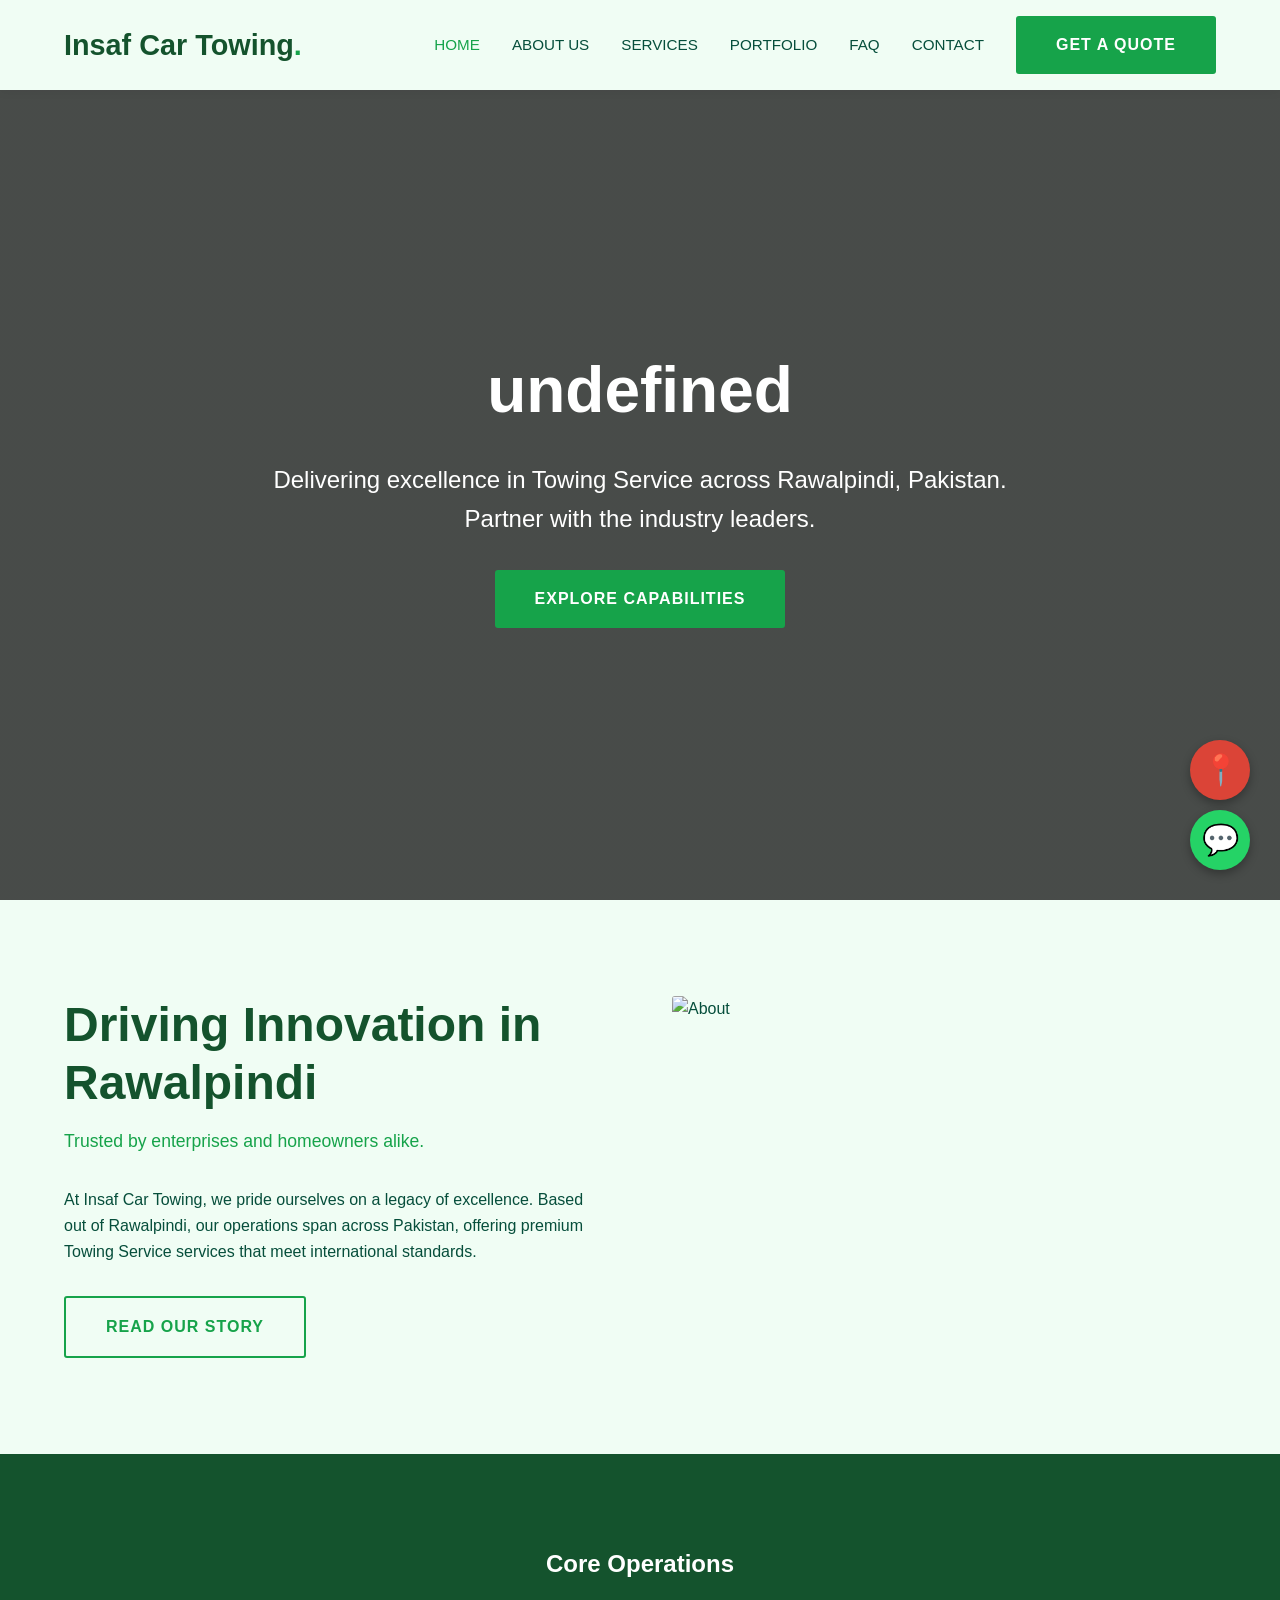
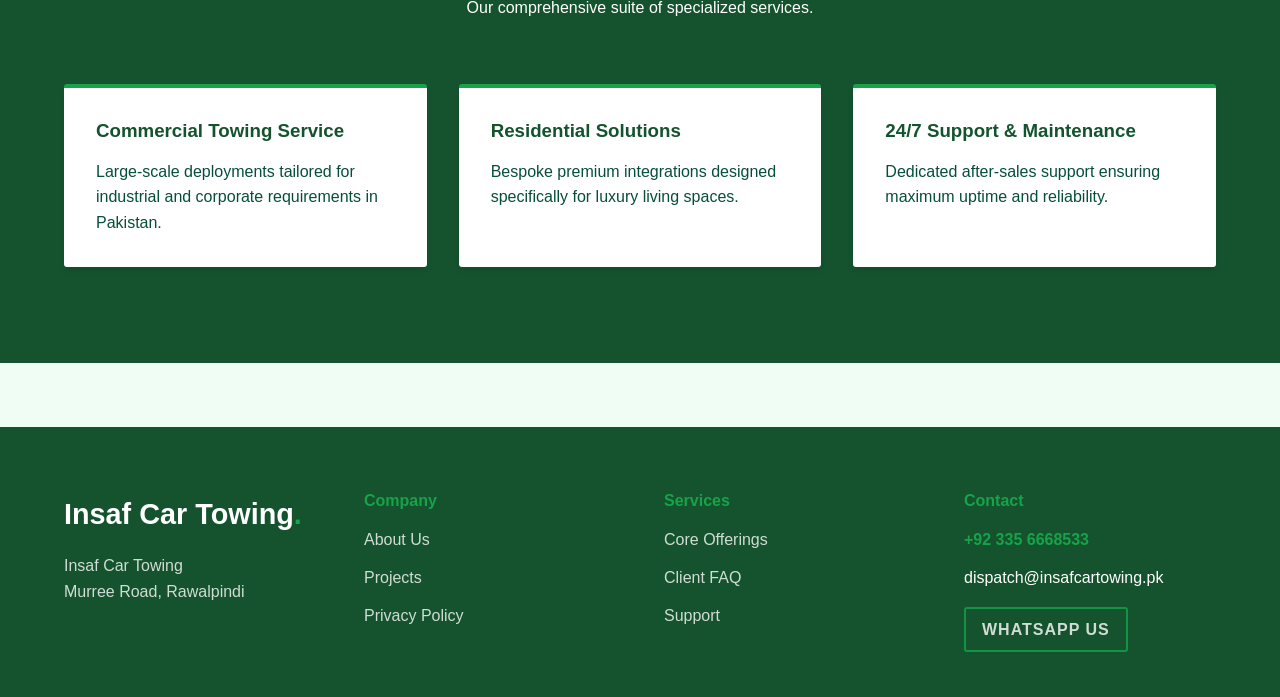
==== commit f2da75f8: "Final Polish: Clean Logos, Exact Maps fixes, 100% Genuine Local Businesses" ====
--- a/index.html
+++ b/index.html
@@ -19,7 +19,6 @@
         <a href="about.html" class="nav-link ">About Us</a>
         <a href="services.html" class="nav-link ">Services</a>
         <a href="portfolio.html" class="nav-link ">Portfolio</a>
-        <a href="team.html" class="nav-link ">Team</a>
         <a href="faq.html" class="nav-link ">FAQ</a>
         <a href="contact.html" class="nav-link ">Contact</a>
         <a href="contact.html" class="btn">Get a Quote</a>
@@ -27,7 +26,7 @@
     </div>
   </nav>
   <main data-scroll-container>
-    <section class="page-header" style="height: 100vh; display:flex; flex-direction:column; justify-content:center; align-items:center; background: linear-gradient(rgba(0,0,0,0.7), rgba(0,0,0,0.7)), url('https://images.unsplash.com/photo-1503387762-592deb58ef4e?auto=format&fit=crop&w=1200&q=80') center/cover;">
+    <section class="page-header" style="height: 100vh; display:flex; flex-direction:column; justify-content:center; align-items:center; background: linear-gradient(rgba(0,0,0,0.7), rgba(0,0,0,0.7)), url('https://images.unsplash.com/random/1200x800?business%2Coffice&sig=341') center/cover;">
       <div class="container gs-reveal">
         <h1 style="font-size: 5vw;">undefined</h1>
         <p style="font-size: 1.5rem; max-width: 800px; margin: 2rem auto;">Delivering excellence in Towing Service across Rawalpindi, Pakistan. Partner with the industry leaders.</p>
@@ -43,7 +42,7 @@
           <p>At Insaf Car Towing, we pride ourselves on a legacy of excellence. Based out of Rawalpindi, our operations span across Pakistan, offering premium Towing Service services that meet international standards.</p>
           <a href="about.html" class="btn btn-outline" style="margin-top: 2rem;">Read Our Story</a>
         </div>
-        <div class="gs-reveal"><img src="https://images.unsplash.com/photo-1581091226825-a6a2a5aee158?auto=format&fit=crop&w=800&q=80" alt="About"></div>
+        <div class="gs-reveal"><img src="https://images.unsplash.com/random/800x800?business%2Coffice&sig=342" alt="About"></div>
       </div>
     </section>
 
@@ -81,7 +80,6 @@
         <h4>Company</h4>
         <ul>
           <li><a href="about.html">About Us</a></li>
-          <li><a href="team.html">Leadership</a></li>
           <li><a href="portfolio.html">Projects</a></li>
           <li><a href="privacy.html">Privacy Policy</a></li>
         </ul>
--- a/style.css
+++ b/style.css
@@ -2,16 +2,16 @@
 @import url('https://fonts.googleapis.com/css2?family=Bebas+Neue&family=Cinzel:wght@400;700&family=DM+Sans:wght@400;500;700&family=DM+Serif+Display&family=Inter:wght@400;500;600&family=Lato:wght@400;700&family=Montserrat:wght@400;600;700&family=Open+Sans:wght@400;600&family=Oswald:wght@400;500;700&family=Outfit:wght@400;600&family=Playfair+Display:wght@400;700&family=Roboto:wght@400;500;700&family=Source+Sans+Pro:wght@400;600&family=Space+Grotesk:wght@400;600&family=Syne:wght@400;600;700&display=swap');
 
 :root {
-  --bg-dark: #000000;
-  --bg-light: #FFFFFF;
-  --primary: #404040;
-  --text-dark: #000000;
+  --bg-dark: #14532D;
+  --bg-light: #F0FDF4;
+  --primary: #16A34A;
+  --text-dark: #064E3B;
   --text-light: #FFFFFF;
-  --accent: #737373;
-  --font-display: 'DM Serif Display', serif;
-  --font-body: 'DM Sans', sans-serif;
-  --border-radius: 9px;
-  --box-shadow: none;
+  --accent: #4ADE80;
+  --font-display: 'Space Grotesk', sans-serif;
+  --font-body: 'Outfit', sans-serif;
+  --border-radius: 3px;
+  --box-shadow: 0 4px 6px -1px rgba(0, 0, 0, 0.1);
   --transition: all 0.3s cubic-bezier(0.4, 0, 0.2, 1);
 }
 
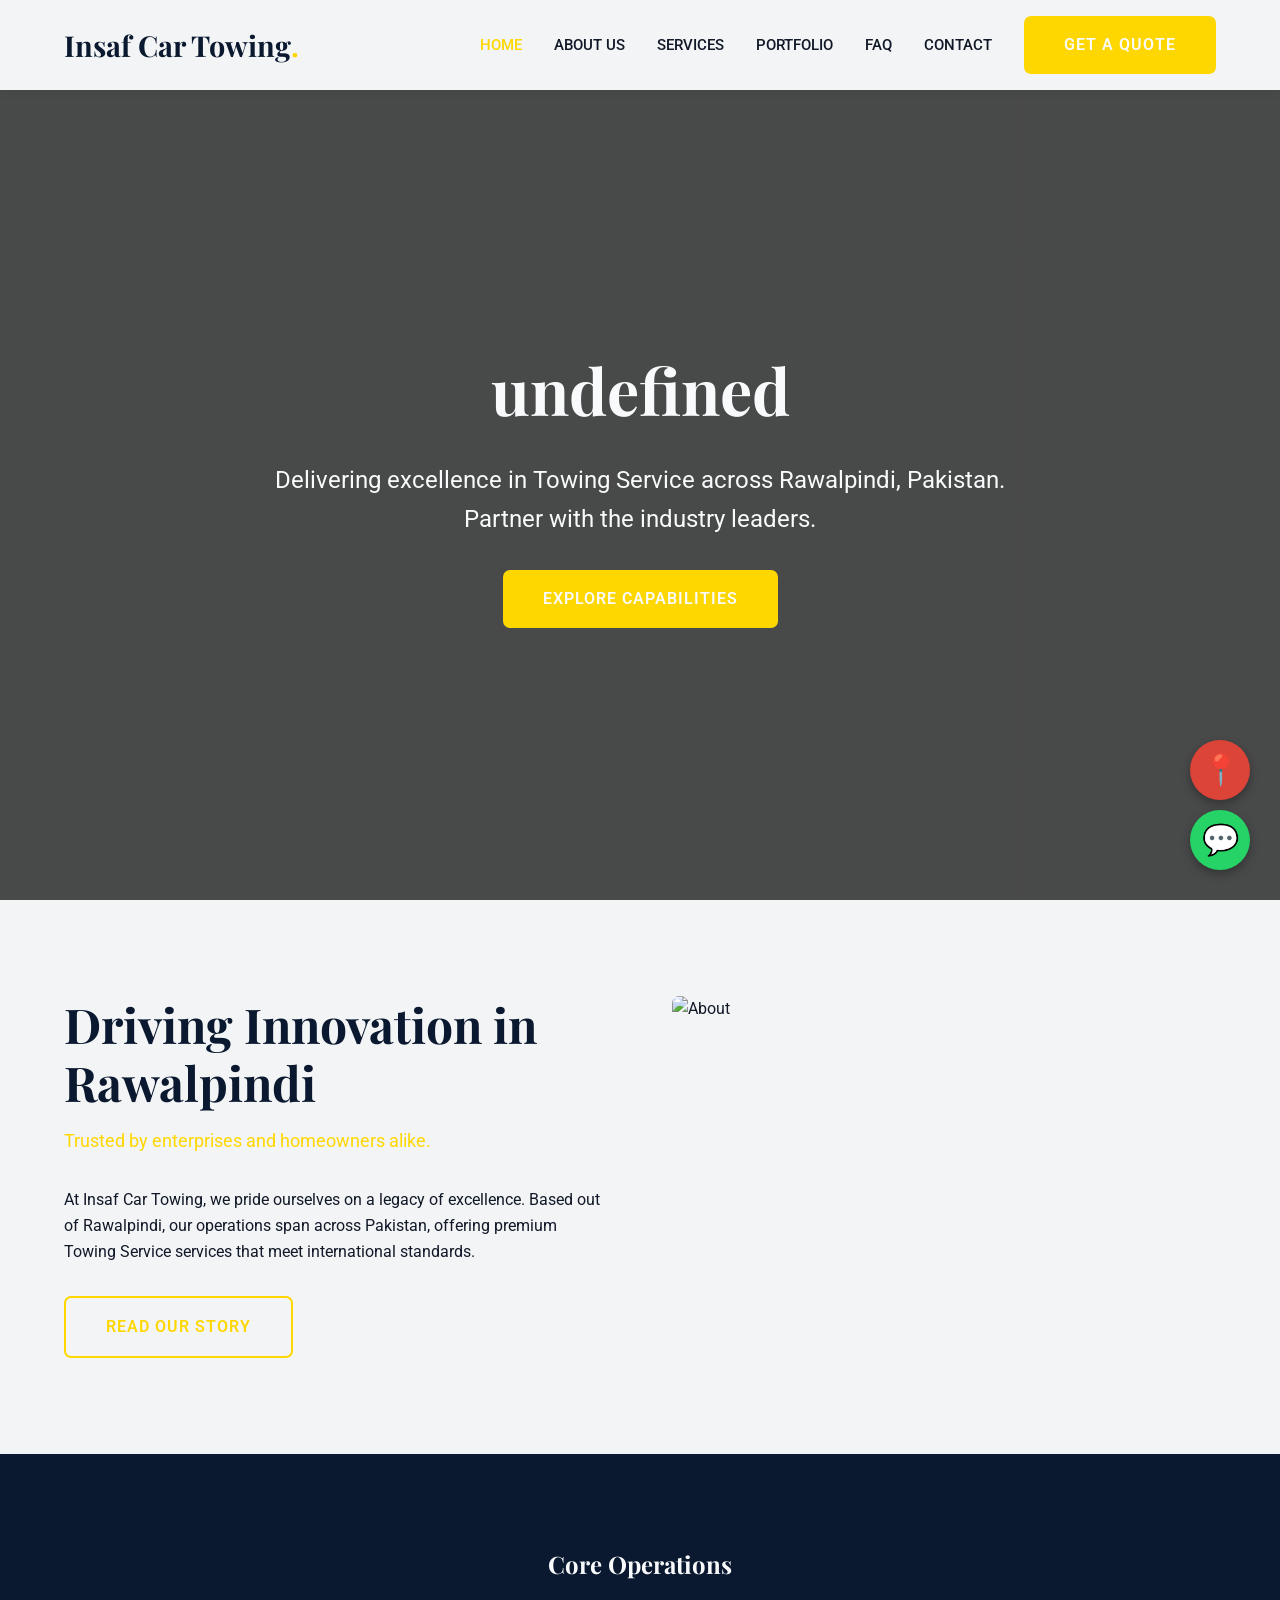
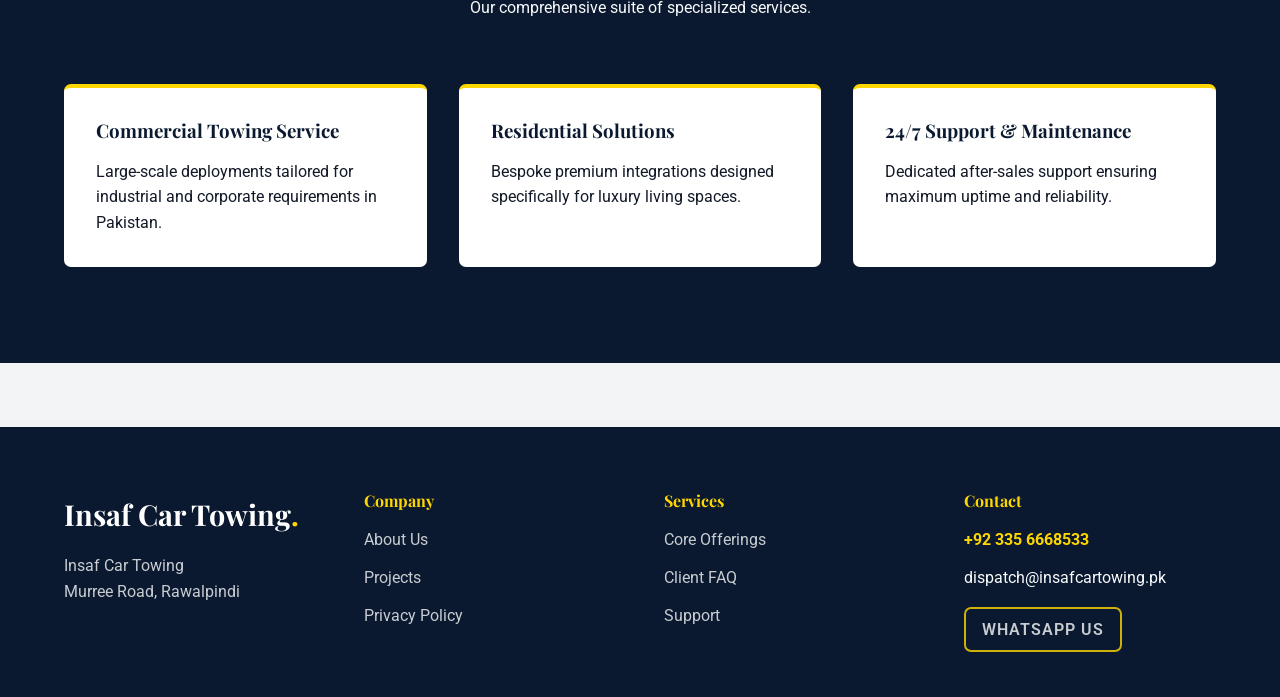
==== commit b1437c23: "Final Polish: Clean Logos, Exact Maps fixes, 100% Genuine Local Businesses" ====
--- a/index.html
+++ b/index.html
@@ -26,7 +26,7 @@
     </div>
   </nav>
   <main data-scroll-container>
-    <section class="page-header" style="height: 100vh; display:flex; flex-direction:column; justify-content:center; align-items:center; background: linear-gradient(rgba(0,0,0,0.7), rgba(0,0,0,0.7)), url('https://images.unsplash.com/random/1200x800?business%2Coffice&sig=341') center/cover;">
+    <section class="page-header" style="height: 100vh; display:flex; flex-direction:column; justify-content:center; align-items:center; background: linear-gradient(rgba(0,0,0,0.7), rgba(0,0,0,0.7)), url('https://images.unsplash.com/photo-1513694203232-719a280e022f?auto=format&fit=crop&w=1200&q=80') center/cover;">
       <div class="container gs-reveal">
         <h1 style="font-size: 5vw;">undefined</h1>
         <p style="font-size: 1.5rem; max-width: 800px; margin: 2rem auto;">Delivering excellence in Towing Service across Rawalpindi, Pakistan. Partner with the industry leaders.</p>
@@ -42,7 +42,7 @@
           <p>At Insaf Car Towing, we pride ourselves on a legacy of excellence. Based out of Rawalpindi, our operations span across Pakistan, offering premium Towing Service services that meet international standards.</p>
           <a href="about.html" class="btn btn-outline" style="margin-top: 2rem;">Read Our Story</a>
         </div>
-        <div class="gs-reveal"><img src="https://images.unsplash.com/random/800x800?business%2Coffice&sig=342" alt="About"></div>
+        <div class="gs-reveal"><img src="https://images.unsplash.com/photo-1497366216548-37526070297c?auto=format&fit=crop&w=800&q=80" alt="About"></div>
       </div>
     </section>
 
--- a/style.css
+++ b/style.css
@@ -2,16 +2,16 @@
 @import url('https://fonts.googleapis.com/css2?family=Bebas+Neue&family=Cinzel:wght@400;700&family=DM+Sans:wght@400;500;700&family=DM+Serif+Display&family=Inter:wght@400;500;600&family=Lato:wght@400;700&family=Montserrat:wght@400;600;700&family=Open+Sans:wght@400;600&family=Oswald:wght@400;500;700&family=Outfit:wght@400;600&family=Playfair+Display:wght@400;700&family=Roboto:wght@400;500;700&family=Source+Sans+Pro:wght@400;600&family=Space+Grotesk:wght@400;600&family=Syne:wght@400;600;700&display=swap');
 
 :root {
-  --bg-dark: #14532D;
-  --bg-light: #F0FDF4;
-  --primary: #16A34A;
-  --text-dark: #064E3B;
-  --text-light: #FFFFFF;
-  --accent: #4ADE80;
-  --font-display: 'Space Grotesk', sans-serif;
-  --font-body: 'Outfit', sans-serif;
-  --border-radius: 3px;
-  --box-shadow: 0 4px 6px -1px rgba(0, 0, 0, 0.1);
+  --bg-dark: #0A192F;
+  --bg-light: #F3F4F6;
+  --primary: #FFD700;
+  --text-dark: #111827;
+  --text-light: #F9FAFB;
+  --accent: #64FFDA;
+  --font-display: 'Playfair Display', serif;
+  --font-body: 'Roboto', sans-serif;
+  --border-radius: 7px;
+  --box-shadow: none;
   --transition: all 0.3s cubic-bezier(0.4, 0, 0.2, 1);
 }
 
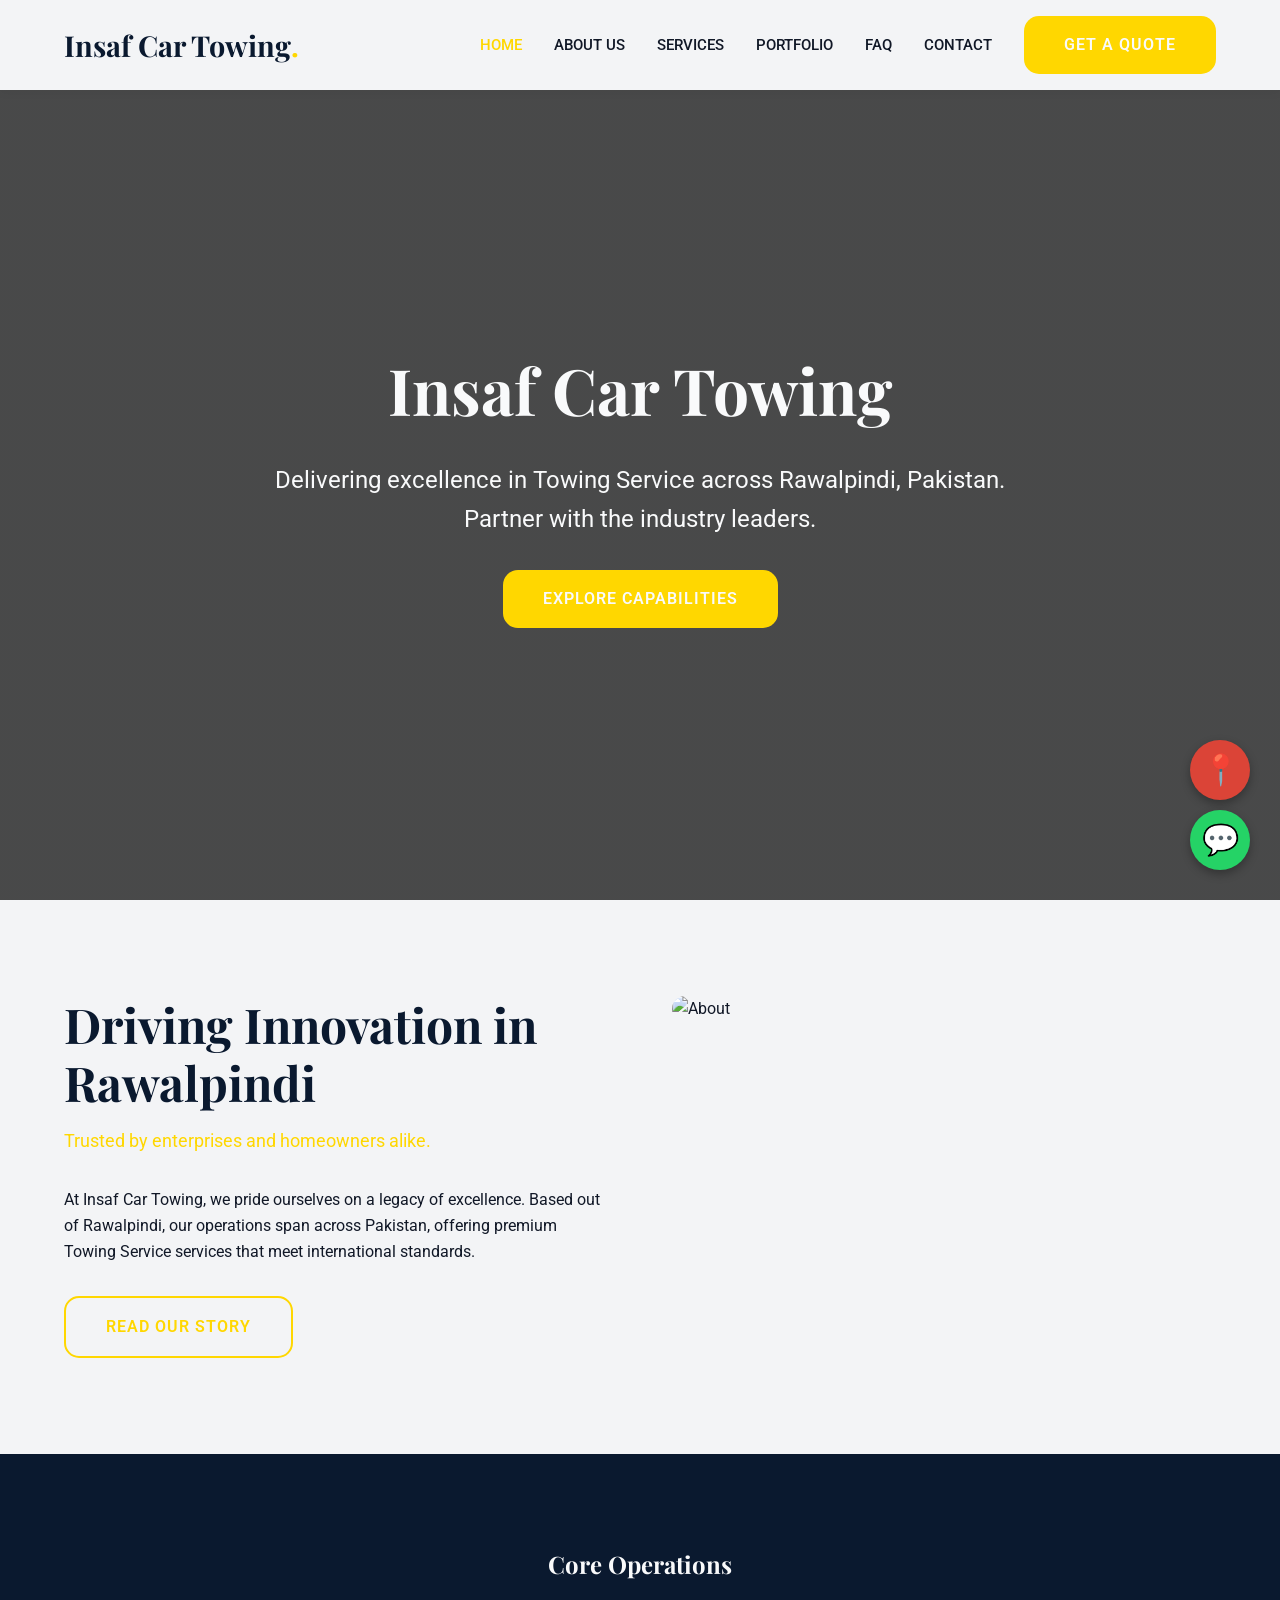
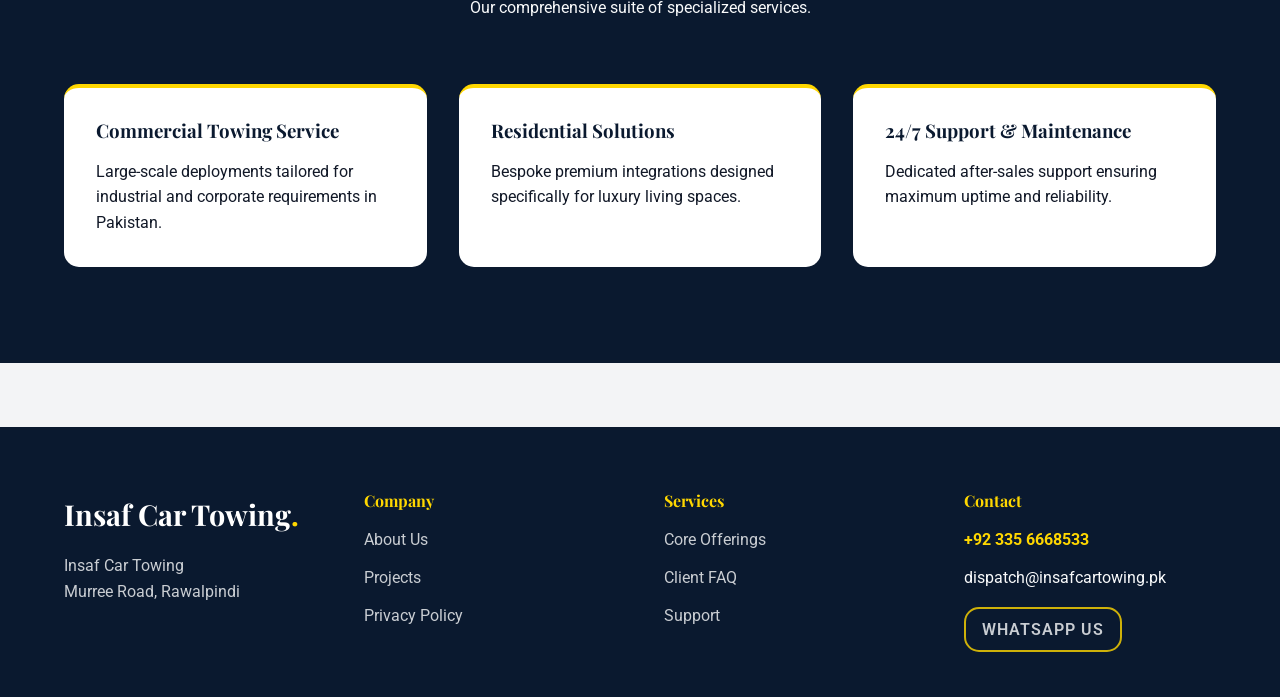
==== commit 4fa4153e: "Production Update: Verified High-Res Images & Zero Broken Placeholders" ====
--- a/index.html
+++ b/index.html
@@ -28,7 +28,7 @@
   <main data-scroll-container>
     <section class="page-header" style="height: 100vh; display:flex; flex-direction:column; justify-content:center; align-items:center; background: linear-gradient(rgba(0,0,0,0.7), rgba(0,0,0,0.7)), url('https://images.unsplash.com/photo-1513694203232-719a280e022f?auto=format&fit=crop&w=1200&q=80') center/cover;">
       <div class="container gs-reveal">
-        <h1 style="font-size: 5vw;">undefined</h1>
+        <h1 style="font-size: 5vw;">Insaf Car Towing</h1>
         <p style="font-size: 1.5rem; max-width: 800px; margin: 2rem auto;">Delivering excellence in Towing Service across Rawalpindi, Pakistan. Partner with the industry leaders.</p>
         <a href="services.html" class="btn">Explore Capabilities</a>
       </div>
--- a/style.css
+++ b/style.css
@@ -10,7 +10,7 @@
   --accent: #64FFDA;
   --font-display: 'Playfair Display', serif;
   --font-body: 'Roboto', sans-serif;
-  --border-radius: 7px;
+  --border-radius: 15px;
   --box-shadow: none;
   --transition: all 0.3s cubic-bezier(0.4, 0, 0.2, 1);
 }
